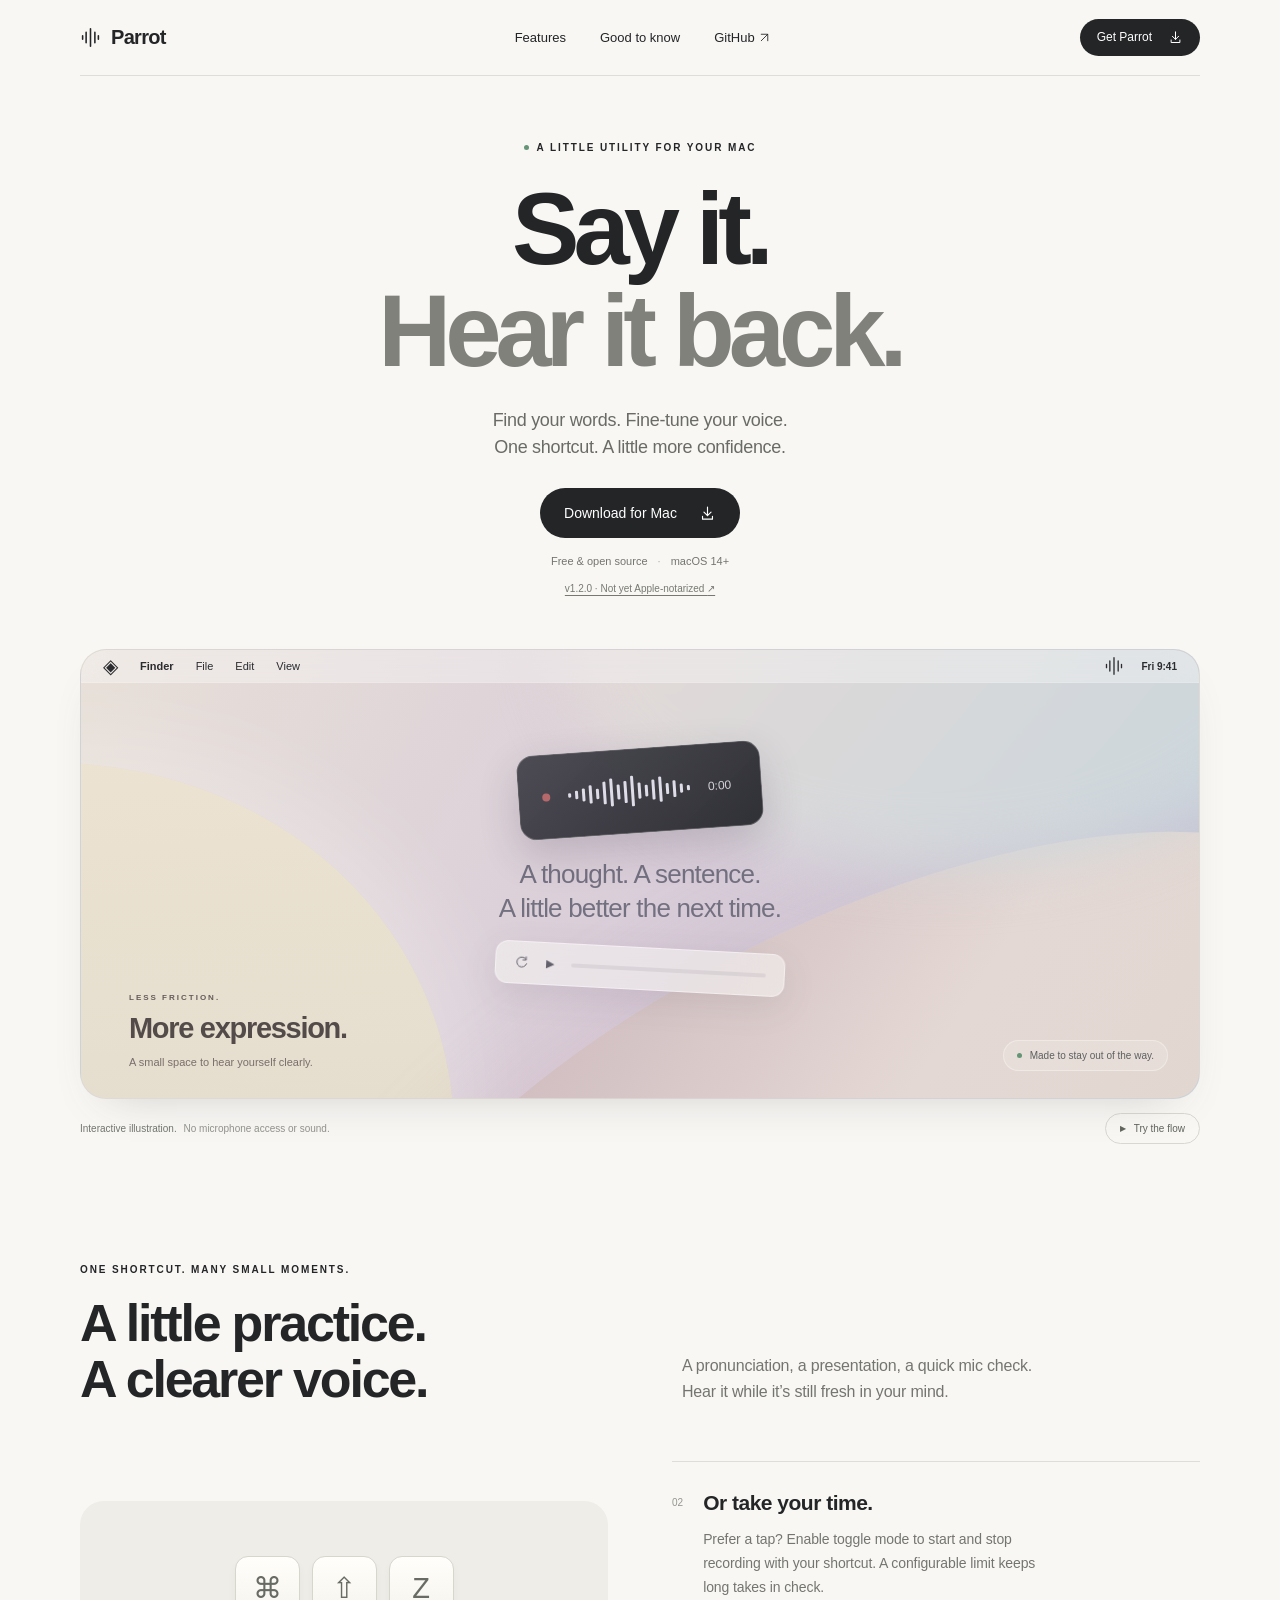
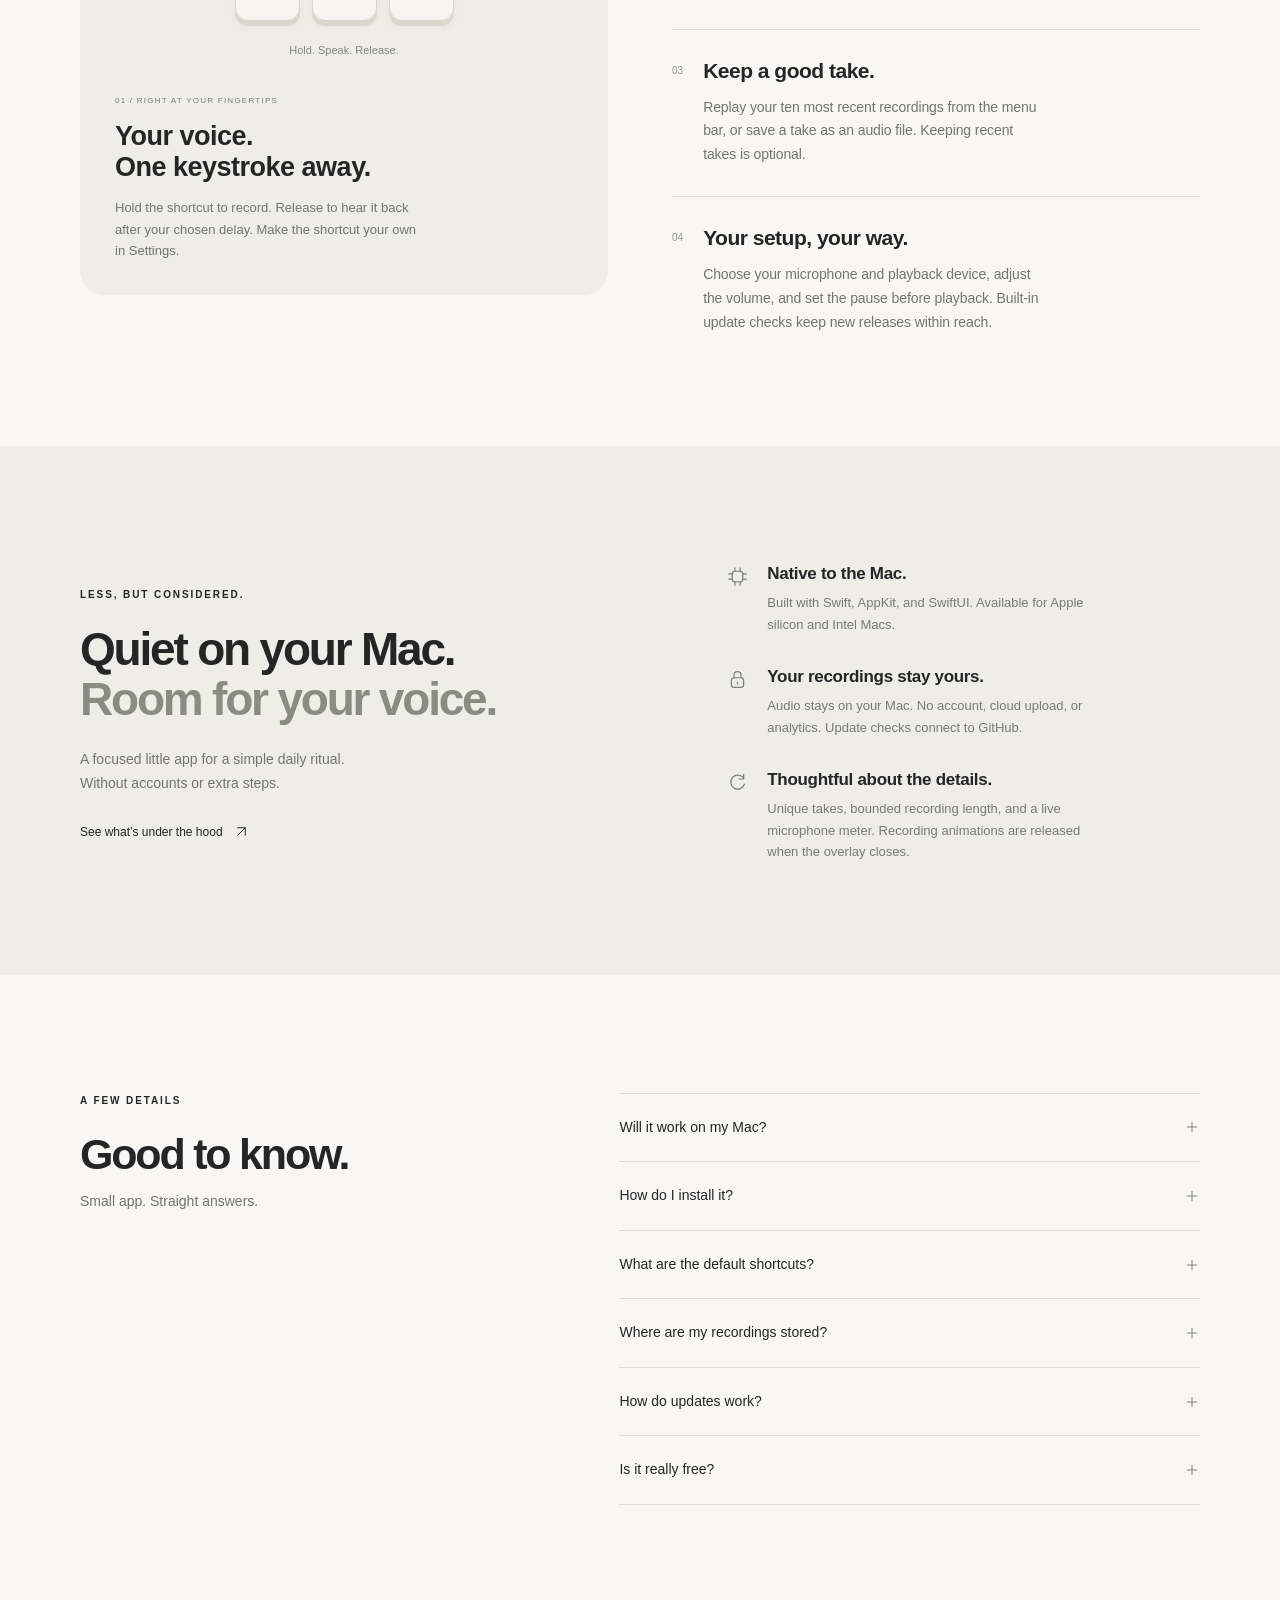
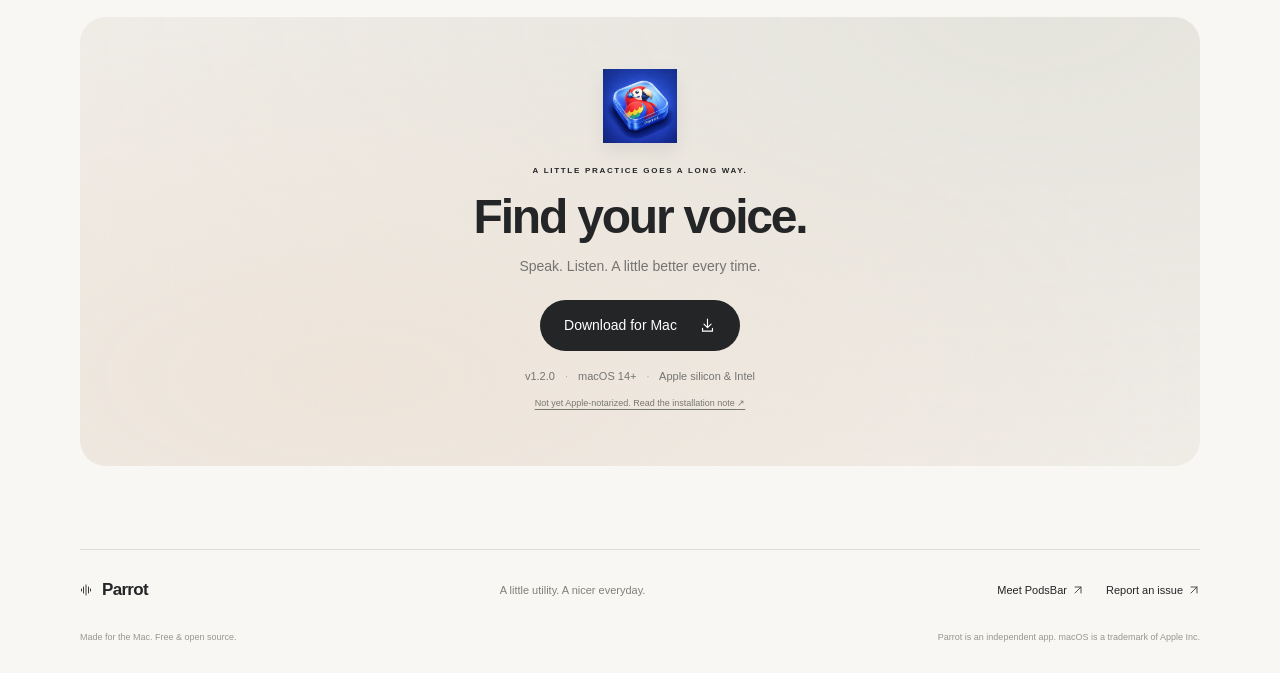
==== docs/index.html @ 97ed55a5 "Prepare Parrot 1.2 with recording fixes, Sparkle updates, and matching website" ====
<!doctype html>
<html lang="en">
<head>
  <meta charset="utf-8"><meta name="viewport" content="width=device-width, initial-scale=1">
  <meta name="theme-color" content="#f8f7f4">
  <meta name="description" content="Speak, release, listen. Parrot is a small, native Mac app for recording your voice and hearing it straight back. Free and open source.">
  <title>Parrot — Say it. Hear it back.</title>
  <link rel="canonical" href="https://musaamir.github.io/Parrot/">
  <meta property="og:title" content="Parrot — Say it. Hear it back."><meta property="og:description" content="A little space to find your voice. Instant recording and playback for your Mac."><meta property="og:type" content="website"><meta property="og:url" content="https://musaamir.github.io/Parrot/"><meta property="og:image" content="https://musaamir.github.io/Parrot/assets/app-icon.png">
  <link rel="icon" href="assets/app-icon.png"><link rel="stylesheet" href="styles.css"><script src="app.js" defer></script>
</head>
<body>
<a class="skip-link" href="#main">Skip to content</a>
<svg class="svg-defs" aria-hidden="true" xmlns="http://www.w3.org/2000/svg"><defs>
  <symbol id="arrow-down" viewBox="0 0 24 24"><path d="M12 3v12m-5-5 5 5 5-5M5 16v4h14v-4"/></symbol>
  <symbol id="arrow-up-right" viewBox="0 0 24 24"><path d="M6 18 18 6M6 6h12v12"/></symbol>
  <symbol id="chip" viewBox="0 0 24 24"><rect x="6" y="6" width="12" height="12" rx="3"/><path d="M9 2v4m6-4v4M9 18v4m6-4v4M2 9h4m-4 6h4M18 9h4m-4 6h4"/></symbol>
  <symbol id="lock" viewBox="0 0 24 24"><rect x="5" y="10" width="14" height="11" rx="3"/><path d="M8 10V7a4 4 0 0 1 8 0v3m-4 5v2"/></symbol>
  <symbol id="refresh" viewBox="0 0 24 24"><path d="M19 7a8 8 0 1 0 1 7M19 3v5h-5"/></symbol>
  <symbol id="plus" viewBox="0 0 24 24"><path d="M12 5v14M5 12h14"/></symbol>
  <symbol id="wave" viewBox="0 0 24 24"><path d="M3 10v4m4-8v12m5-16v20m5-16v12m4-8v4"/></symbol>
</defs></svg>
<header class="header wrap"><a class="brand" href="#" aria-label="Parrot home"><svg class="parrot-glyph"><use href="#wave"/></svg>Parrot</a><nav aria-label="Main navigation"><a href="#features">Features</a><a href="#questions">Good to know</a><a href="https://github.com/musaAmir/Parrot" target="_blank" rel="noopener noreferrer">GitHub <svg><use href="#arrow-up-right"/></svg></a></nav><a class="button button-small" href="#download">Get Parrot <svg><use href="#arrow-down"/></svg></a></header>
<main id="main">
<section class="hero wrap" aria-labelledby="hero-title"><p class="eyebrow"><span class="status-dot"></span> A LITTLE UTILITY FOR YOUR MAC</p><h1 id="hero-title">Say it.<br><span>Hear it back.</span></h1><p class="hero-description">Find your words. Fine-tune your voice.<br>One shortcut. A little more confidence.</p><a class="button" href="https://github.com/musaAmir/Parrot/releases/download/v1.2.0/Parrot-1.2.0.zip">Download for Mac <svg><use href="#arrow-down"/></svg></a><p class="download-meta">Free & open source <span>·</span> macOS 14+</p><a class="release-note" href="#install-note">v1.2.0 · Not yet Apple-notarized <span aria-hidden="true">↗</span></a>
<div class="product-scene parrot-scene" aria-label="Interactive illustration of recording and playback in Parrot">
  <div class="wallpaper-orb orb-one"></div><div class="wallpaper-orb orb-two"></div><div class="wallpaper-orb orb-three"></div>
  <div class="desktop-bar"><span class="desktop-left"><span class="finder-mark" aria-hidden="true">◈</span><b>Finder</b><span>File</span><span>Edit</span><span>View</span></span><div class="desktop-right"><svg aria-label="Parrot menu bar icon"><use href="#wave"/></svg><time>Fri 9:41</time></div></div>
  <div class="voice-preview" id="voice-preview" data-state="idle"><div class="recording-pill"><span class="record-dot"></span><div class="wave-bars" aria-hidden="true"></div><span class="demo-time">0:00</span></div><p class="voice-whisper">A thought. A sentence.<br>A little better the next time.</p><div class="playback-pill"><svg><use href="#refresh"/></svg><span class="play-symbol" aria-hidden="true">▶</span><span class="play-track"><i></i></span></div></div>
  <div class="scene-copy"><span class="scene-kicker">LESS FRICTION.</span><span class="scene-title">More expression.</span><span class="scene-detail">A small space to hear yourself clearly.</span></div>
  <span class="scene-badge"><span class="status-dot"></span> Made to stay out of the way.</span>
</div><div class="demo-toolbar"><p class="scene-caption" id="demo-description">Interactive illustration. <span>No microphone access or sound.</span></p><button class="demo-button" type="button" id="try-demo" aria-describedby="demo-description"><span class="demo-button-icon">▶</span> Try the flow</button><span id="demo-status" class="sr-only" aria-live="polite">Ready to preview.</span></div>
</section>
<section class="features wrap section-space" id="features" aria-labelledby="features-title"><div class="section-heading"><p class="eyebrow">ONE SHORTCUT. MANY SMALL MOMENTS.</p><h2 id="features-title">A little practice.<br>A clearer voice.</h2><p>A pronunciation, a presentation, a quick mic check.<br>Hear it while it’s still fresh in your mind.</p></div><div class="feature-layout"><div class="display-card shortcut-card"><div class="key-combination" aria-label="Command Shift Z"><kbd>⌘</kbd><kbd>⇧</kbd><kbd>Z</kbd></div><div class="shortcut-caption">Hold. Speak. Release.</div><div class="card-copy"><span class="mini-eyebrow">01 / RIGHT AT YOUR FINGERTIPS</span><h3>Your voice.<br>One keystroke away.</h3><p>Hold the shortcut to record. Release to hear it back after your chosen delay. Make the shortcut your own in Settings.</p></div></div><div class="feature-list"><article><span class="feature-number">02</span><div><h3>Or take your time.</h3><p>Prefer a tap? Enable toggle mode to start and stop recording with your shortcut. A configurable limit keeps long takes in check.</p></div></article><article><span class="feature-number">03</span><div><h3>Keep a good take.</h3><p>Replay your ten most recent recordings from the menu bar, or save a take as an audio file. Keeping recent takes is optional.</p></div></article><article><span class="feature-number">04</span><div><h3>Your setup, your way.</h3><p>Choose your microphone and playback device, adjust the volume, and set the pause before playback. Built-in update checks keep new releases within reach.</p></div></article></div></div></section>
<section class="philosophy section-space" aria-labelledby="philosophy-title"><div class="wrap philosophy-inner"><div class="philosophy-heading"><p class="eyebrow">LESS, BUT CONSIDERED.</p><h2 id="philosophy-title">Quiet on your Mac.<br><span>Room for your voice.</span></h2><p>A focused little app for a simple daily ritual.<br>Without accounts or extra steps.</p><a class="text-link" href="https://github.com/musaAmir/Parrot" target="_blank" rel="noopener noreferrer">See what’s under the hood <svg><use href="#arrow-up-right"/></svg></a></div><div class="principles"><article><svg class="principle-icon"><use href="#chip"/></svg><div><h3>Native to the Mac.</h3><p>Built with Swift, AppKit, and SwiftUI. Available for Apple silicon and Intel Macs.</p></div></article><article><svg class="principle-icon"><use href="#lock"/></svg><div><h3>Your recordings stay yours.</h3><p>Audio stays on your Mac. No account, cloud upload, or analytics. Update checks connect to GitHub.</p></div></article><article><svg class="principle-icon"><use href="#refresh"/></svg><div><h3>Thoughtful about the details.</h3><p>Unique takes, bounded recording length, and a live microphone meter. Recording animations are released when the overlay closes.</p></div></article></div></div></section>
<section class="questions wrap section-space" id="questions" aria-labelledby="questions-title"><div><p class="eyebrow">A FEW DETAILS</p><h2 id="questions-title">Good to know.</h2><p>Small app. Straight answers.</p></div><div class="faq-list">
<details><summary>Will it work on my Mac?<svg><use href="#plus"/></svg></summary><div class="answer"><p>Parrot requires macOS 14 Sonoma or later and supports Apple silicon and Intel Macs. It needs microphone access to record and Accessibility access to respond to global shortcuts.</p></div></details>
<details id="install-note"><summary>How do I install it?<svg><use href="#plus"/></svg></summary><div class="answer"><p>Download the ZIP, unzip it, and move Parrot.app to Applications. Open Parrot and grant microphone and Accessibility permissions when you’re ready to use it. The Permissions tab in Settings shows their status.</p><p><strong>Current release:</strong> version 1.2.0 is ad-hoc signed and has not been notarized by Apple. macOS may block its first launch. Read the <a href="https://github.com/musaAmir/Parrot/releases/tag/v1.2.0" target="_blank" rel="noopener noreferrer">release notes</a> before downloading.</p></div></details>
<details><summary>What are the default shortcuts?<svg><use href="#plus"/></svg></summary><div class="answer"><p>Hold Command–Shift–Z to record, then release to play back. Optional toggle mode uses Command–Shift–T by default. Enable it or change either shortcut in Settings → Shortcuts.</p></div></details>
<details><summary>Where are my recordings stored?<svg><use href="#plus"/></svg></summary><div class="answer"><p>Recent takes are kept locally in ~/Library/Application Support/Parrot/Recordings. Parrot keeps up to ten takes, plus the current take when recent recordings are disabled. Use Save Last Recording to keep an exported copy. Turn off Keep Recent Recordings to remove each current take when the next one starts.</p></div></details>
<details><summary>How do updates work?<svg><use href="#plus"/></svg></summary><div class="answer"><p>Parrot uses Sparkle to check GitHub daily for signed updates. It asks before downloading and installing by default. You can disable automatic checks or use Check for Updates from Settings or the menu bar.</p><p>Versions before 1.2.0 need one manual download to gain the updater.</p></div></details>
<details><summary>Is it really free?<svg><use href="#plus"/></svg></summary><div class="answer"><p>Yes. Parrot is free and open source under the MIT license, with no subscription or account. Explore the code or report an issue on <a href="https://github.com/musaAmir/Parrot" target="_blank" rel="noopener noreferrer">GitHub</a>.</p></div></details>
</div></section>
<section class="download-section wrap" id="download" aria-labelledby="download-title"><div class="download-panel"><img class="app-icon" src="assets/app-icon.png" width="92" height="92" alt="Parrot app icon" loading="lazy"><p class="eyebrow">A LITTLE PRACTICE GOES A LONG WAY.</p><h2 id="download-title">Find your voice.</h2><p>Speak. Listen. A little better every time.</p><a class="button" href="https://github.com/musaAmir/Parrot/releases/download/v1.2.0/Parrot-1.2.0.zip">Download for Mac <svg><use href="#arrow-down"/></svg></a><p class="download-meta">v1.2.0 <span>·</span> macOS 14+ <span>·</span> Apple silicon & Intel</p><a class="release-note" href="#install-note">Not yet Apple-notarized. Read the installation note <span aria-hidden="true">↗</span></a></div></section>
</main>
<footer class="footer wrap"><div class="footer-top"><a class="brand" href="#"><svg class="parrot-glyph"><use href="#wave"/></svg>Parrot</a><span>A little utility. A nicer everyday.</span><div><a href="https://musaamir.github.io/podsbar/" target="_blank" rel="noopener noreferrer">Meet PodsBar <svg><use href="#arrow-up-right"/></svg></a><a href="https://github.com/musaAmir/Parrot/issues" target="_blank" rel="noopener noreferrer">Report an issue <svg><use href="#arrow-up-right"/></svg></a></div></div><div class="footer-bottom"><span>Made for the Mac. Free & open source.</span><span>Parrot is an independent app. macOS is a trademark of Apple Inc.</span></div></footer>
</body>
</html>
---- docs/styles.css ----
:root{--bg:#f8f7f4;--ink:#242527;--muted:#747471;--line:#deddd8;--green:#5c8c69;--radius:26px;font-family:-apple-system,BlinkMacSystemFont,"Segoe UI",sans-serif;color:var(--ink);background:var(--bg);font-synthesis:none;-webkit-font-smoothing:antialiased;scroll-behavior:smooth;scroll-padding-top:32px}*{box-sizing:border-box}body{margin:0}button,select{font:inherit}a{color:inherit;text-decoration:none}button,a,select,summary{-webkit-tap-highlight-color:transparent}button{cursor:pointer}a,button,summary,select{outline-offset:5px}a:focus-visible,button:focus-visible,summary:focus-visible,select:focus-visible{outline:2px solid #506e58}svg{width:20px;height:20px;fill:none;stroke:currentColor;stroke-width:1.6;stroke-linecap:round;stroke-linejoin:round;flex-shrink:0}.svg-defs{position:absolute;width:0;height:0;overflow:hidden}.wrap{width:min(1120px,calc(100% - 80px));margin-inline:auto}.header{height:76px;display:flex;align-items:center;justify-content:space-between;border-bottom:1px solid var(--line);gap:30px}.brand{font-size:20px;letter-spacing:-.7px;font-weight:650;display:flex;align-items:center;gap:10px}.brand-glyph{display:flex;gap:3px}.brand-glyph i{display:block;width:8px;height:18px;border:1.6px solid currentColor;border-radius:5px;position:relative;overflow:hidden}.brand-glyph i:after{content:"";position:absolute;inset:3px 1.3px 1.3px;background:currentColor;border-radius:3px}.brand-glyph i:nth-child(2):after{top:6px}.header nav{display:flex;align-items:center;gap:34px;margin-left:40px;font-size:13px}.header nav a,.footer a,.text-link{transition:color .2s}.header nav a:hover,.footer a:hover,.text-link:hover{color:#598468}.header nav a:last-child{display:flex;align-items:center;gap:3px}.header nav svg{width:13px;height:13px}.button{display:inline-flex;align-items:center;justify-content:center;gap:22px;background:var(--ink);color:#fff;padding:16px 24px;border-radius:100px;font-size:14px;font-weight:500;line-height:1.3;transition:background .2s,transform .2s;white-space:nowrap}.button:hover{background:#424744;transform:translateY(-2px)}.button svg{width:17px;height:17px}.button-small{padding:11px 17px;font-size:12px;gap:16px}.button-small svg{width:15px;height:15px}.hero{text-align:center;padding-top:64px}.eyebrow{font-size:10px;font-weight:600;letter-spacing:1.9px;line-height:1.5;margin:0 0 23px}.hero .eyebrow{display:flex;align-items:center;justify-content:center;gap:8px}.status-dot{width:5px;height:5px;border-radius:50%;background:#669477;display:inline-block;flex-shrink:0}.hero h1{font-size:clamp(68px,7.9vw,106px);line-height:1.01;font-weight:600;letter-spacing:-6px;margin:0 0 25px}.hero h1 span{color:#81817c}.hero-description{font-size:18px;color:#6a6b67;line-height:1.5;letter-spacing:-.3px;margin:0 0 27px}.download-meta{font-size:11px;color:var(--muted);margin:15px 0 7px;line-height:1.6}.download-meta span{margin-inline:7px;color:#b0aea8}.release-note{font-size:10px;color:#777971;text-decoration:underline;text-underline-offset:3px}.release-note:hover{color:#292b27}.product-scene{height:484px;border-radius:var(--radius);position:relative;margin-top:53px;isolation:isolate;overflow:hidden;text-align:left;background:linear-gradient(120deg,#e7e3da 0%,#e2ccd0 45%,#c5d2da 100%);border:1px solid #d7d7d180;box-shadow:0 20px 45px -28px #5e5b5750}.wallpaper-orb{position:absolute;border-radius:50%;pointer-events:none;z-index:-1}.orb-one{width:900px;height:800px;left:-520px;top:120px;background:linear-gradient(20deg,#dad6c7,#eee4d3);box-shadow:35px -20px 80px #fff3;transform:rotate(-22deg)}.orb-two{width:1150px;height:500px;left:200px;top:275px;background:linear-gradient(150deg,#c7b1b7,#e4d8d4 50%,#ded6cc);transform:rotate(-27deg);box-shadow:0 -30px 70px #c7a9b42e}.orb-three{width:760px;height:450px;left:480px;top:-235px;background:linear-gradient(130deg,#e9dad6,#c7d6dd);filter:blur(30px)}.desktop-bar{height:33px;border-bottom:1px solid #fff2;background:#ffffff54;backdrop-filter:blur(16px);display:flex;justify-content:space-between;align-items:center;padding:0 22px;font-size:11px;color:#2b2c2f}.desktop-left,.desktop-right{display:flex;align-items:center;gap:22px}.desktop-left b{font-weight:650}.finder-mark{font-size:20px;line-height:1}.desktop-right{gap:17px}.desktop-right time{font-size:10px;font-weight:550}.menu-trigger{border:0;background:#0000000c;align-self:stretch;padding:0 9px;height:32px;display:flex;align-items:center;justify-content:center;border-radius:5px}.menu-trigger[aria-expanded="false"]{background:transparent}.pod-reading{display:inline-flex;align-items:center;gap:4px;white-space:nowrap;font-variant-numeric:tabular-nums;line-height:1;font-size:11px;letter-spacing:-.3px;font-weight:550}.pod-reading small{font-size:.72em;opacity:.65;font-weight:500}.mini-pods{display:inline-flex;gap:2px}.mini-pods i{width:6px;height:13px;border:1px solid currentColor;border-radius:4px;position:relative;overflow:hidden}.mini-pods i:after{content:"";position:absolute;bottom:1px;left:1px;right:1px;height:calc(var(--charge) - 3px);background:currentColor;border-radius:2px}.system-icons{display:flex;align-items:center;gap:15px}.system-icons svg{width:15px;height:15px;stroke-width:2}.system-battery{width:20px;height:10px;border:1px solid currentColor;border-radius:3px;position:relative}.system-battery:before{content:"";position:absolute;inset:1px 4px 1px 1px;background:currentColor;border-radius:1px}.system-battery:after{content:"";position:absolute;right:-3px;top:2px;width:2px;height:4px;background:currentColor;border-radius:1px}.scene-copy{position:absolute;left:48px;bottom:48px;display:flex;flex-direction:column;z-index:1}.scene-kicker{font-size:9px;letter-spacing:2px;font-weight:550;color:#655b59;margin-bottom:10px}.scene-title{font-size:34px;letter-spacing:-1.3px;font-weight:550;color:#534b49}.scene-detail{font-size:12px;margin-top:11px;color:#7a6f6b}.earbuds{position:absolute;width:510px;left:22%;top:10px;transform:rotate(-3deg)}.earbud-art{width:100%;height:auto;stroke:none;overflow:visible}.app-popover{position:absolute;right:84px;top:45px;width:273px;background:linear-gradient(145deg,#35383aee,#25292cf5);border:1px solid #ffffff26;border-radius:13px;box-shadow:0 20px 60px -10px #2f2f396b,0 1px 2px #0003;color:#f4f5f6;padding:16px;font-size:11px;backdrop-filter:blur(30px);transition:opacity .18s,transform .18s}.app-popover[hidden]{display:none}.popover-device{font-size:13px;font-weight:600;letter-spacing:-.2px;display:flex;align-items:center;gap:7px;margin-bottom:16px}.green-dot{width:5px;height:5px;border-radius:50%;background:#95bb9b}.battery-row{display:flex;align-items:center;gap:12px;margin-bottom:10px;font-size:11px}.battery-row>span:first-child{width:30px;color:#c5c6c8}.battery-row b{font-size:10px;font-weight:550;width:30px;text-align:right}.level-track{flex:1;height:5px;background:#ffffff16;border-radius:10px;overflow:hidden}.level-track i{display:block;height:100%;border-radius:10px;background:#c6d6c7}.popover-divider{height:1px;background:#ffffff12;margin:13px 0 10px}.refresh-row{display:flex;align-items:center;justify-content:space-between;color:#bfc0c4;font-size:10px;margin-bottom:9px}.demo-refresh{color:#c9c9cb;background:none;border:0;display:flex;padding:2px}.demo-refresh svg{width:13px;height:13px}.demo-refresh:active{transform:rotate(60deg)}.mode-label{display:flex;align-items:center;justify-content:space-between;font-size:11px;margin:12px 0}.mode-label select{color:#f4f4f5;background:#ffffff14;border:1px solid #ffffff0c;border-radius:5px;padding:3px 5px;font-size:10px;width:158px}.mode-label option{color:#222;background:#fff}.popover-setting{display:flex;align-items:center;gap:5px;font-size:10px;color:#ececee;margin:8px 0}.mock-checkbox{width:11px;height:11px;border-radius:3px;background:#e1e4e7;color:#353535;font-size:9px;font-weight:700;display:flex;align-items:center;justify-content:center}.auto-update{font-size:9px;letter-spacing:-.1px}.update-setting{margin-bottom:11px}.quit-setting{margin-top:13px;color:#b5b7bb}.scene-badge{position:absolute;right:31px;bottom:27px;border:1px solid #fff5;background:#f6f2ec3d;border-radius:30px;display:flex;gap:8px;align-items:center;padding:9px 13px;font-size:10px;color:#5c6061}.scene-caption{font-size:10px;color:#737570;text-align:left;margin:14px 3px 0;display:flex;justify-content:space-between;line-height:1.6}.scene-caption span{color:#92928c}.section-space{padding-top:118px;padding-bottom:112px}h2{font-size:52px;line-height:1.07;letter-spacing:-2.2px;font-weight:550;margin:0 0 24px}.section-heading{display:grid;grid-template-columns:1fr 1fr;align-items:end;gap:0 60px}.section-heading .eyebrow{grid-column:1/-1;margin-bottom:19px}.section-heading h2{margin-bottom:0}.section-heading>p:last-child{font-size:16px;color:var(--muted);line-height:1.6;margin:0 0 3px;padding-left:12px;letter-spacing:-.2px}.feature-layout{display:grid;grid-template-columns:1fr 1fr;gap:64px;margin-top:54px;align-items:center}.display-card{border-radius:24px;background:#eeede8;padding:0 35px 33px;overflow:hidden}.large-reading{height:176px;display:flex;align-items:center;justify-content:center}.large-reading .pod-reading{font-size:46px;gap:13px;letter-spacing:-2px;color:#4c514b;min-height:58px}.large-reading .mini-pods{gap:7px}.large-reading .mini-pods i{width:23px;height:53px;border-width:3px;border-radius:15px}.large-reading .mini-pods i:after{inset:auto 3px 3px;height:calc(var(--charge) - 8px);border-radius:9px}.mode-tabs{display:flex;padding:4px;background:#e2e2da;border-radius:10px;gap:4px}.mode-tabs button{flex:1;border:0;border-radius:7px;color:#74766c;background:none;padding:9px 3px;font-size:10px;white-space:nowrap;transition:background .15s,box-shadow .15s}.mode-tabs button[aria-pressed="true"]{background:#fafbf6;color:#373c32;box-shadow:0 1px 4px #0000000e}.mode-tabs button:hover{color:#222}.card-copy{margin-top:37px}.mini-eyebrow{font-size:8px;letter-spacing:1.25px;color:#7b7e72}h3{font-weight:550;letter-spacing:-.5px}.card-copy h3{font-size:27px;line-height:1.14;margin:14px 0 15px}.card-copy p{font-size:13px;color:#72766d;line-height:1.65;max-width:310px;margin:0}.feature-list article{display:flex;gap:20px;padding:29px 0;border-top:1px solid var(--line)}.feature-list article:last-child{padding-bottom:0}.feature-number{font-size:10px;color:#95968f;margin-top:6px;font-variant-numeric:tabular-nums}.feature-list h3{font-size:21px;margin:0 0 13px}.feature-list p{color:var(--muted);font-size:14px;line-height:1.7;margin:0;max-width:345px;letter-spacing:-.1px}.philosophy{background:#eeede8}.philosophy-inner{display:grid;grid-template-columns:1.2fr 1fr;gap:80px;align-items:center}.philosophy-heading h2{font-size:46px}.philosophy-heading h2 span{color:#8b8c81}.philosophy-heading>p:not(.eyebrow){font-size:14px;color:var(--muted);line-height:1.7;margin-bottom:26px}.text-link{display:inline-flex;align-items:center;gap:11px;font-size:12px}.text-link svg{width:15px;height:15px}.principles{display:grid;gap:32px}.principles article{display:flex;gap:19px}.principle-icon{width:21px;height:21px;margin-top:2px;color:#7b8174;stroke-width:1.4}.principles h3{font-size:17px;margin:0 0 8px;letter-spacing:-.3px}.principles p{font-size:13px;color:#797b73;line-height:1.65;margin:0;max-width:320px}.questions{display:grid;grid-template-columns:1fr 1.25fr;gap:75px}.questions h2{font-size:43px;margin-bottom:16px}.questions>div>p:not(.eyebrow){font-size:14px;color:var(--muted)}.faq-list{border-top:1px solid var(--line)}.faq-list details{border-bottom:1px solid var(--line);scroll-margin-top:34px}.faq-list summary{list-style:none;cursor:pointer;display:flex;justify-content:space-between;align-items:center;gap:20px;font-size:14px;padding:24px 0;font-weight:500;line-height:1.4}.faq-list summary::-webkit-details-marker{display:none}.faq-list summary svg{width:16px;height:16px;stroke:#86877e;transition:transform .2s}.faq-list details[open] summary svg{transform:rotate(45deg)}.answer{padding:0 25px 20px 0;font-size:13px;color:var(--muted);line-height:1.75}.answer p{margin:0 0 12px}.answer p:last-child{margin-bottom:0}.answer a{text-decoration:underline;text-underline-offset:3px}.answer strong{font-weight:550;color:#54574f}.download-section{padding-bottom:83px}.download-panel{background:radial-gradient(ellipse at 25% 80%,#eee4da,transparent 70%),radial-gradient(ellipse at 85% 0%,#e5e4dc,transparent 80%),#f0ede7;text-align:center;padding:52px 24px 56px;border-radius:var(--radius)}.app-icon{display:block;margin:0 auto 22px;width:74px;height:74px;filter:drop-shadow(0 8px 9px #00000010)}.download-panel .eyebrow{font-size:8px;letter-spacing:1.7px;margin-bottom:14px}.download-panel h2{font-size:48px;margin-bottom:16px}.download-panel>p:not(.eyebrow):not(.download-meta){font-size:14px;color:var(--muted);margin-bottom:26px}.download-panel .download-meta{margin-top:17px}.download-panel .release-note{font-size:9px}.footer{padding-bottom:28px}.footer-top{border-top:1px solid var(--line);padding-top:30px;display:flex;justify-content:space-between;align-items:center;gap:20px}.footer-top .brand{font-size:17px}.footer-top .brand-glyph{transform:scale(.85)}.footer-top>span{font-size:11px;color:#7f8178}.footer-top>div{display:flex;gap:22px;font-size:11px}.footer-top>div a{display:flex;align-items:center;gap:5px}.footer svg{width:12px;height:12px}.footer-bottom{display:flex;justify-content:space-between;gap:30px;margin-top:30px;font-size:9px;color:#96978f;line-height:1.6}.skip-link{position:fixed;top:10px;left:10px;background:#fff;padding:14px;transform:translateY(-200%);z-index:20}.skip-link:focus{transform:translateY(0)}.sr-only{position:absolute;width:1px;height:1px;padding:0;margin:-1px;overflow:hidden;clip:rect(0,0,0,0);white-space:nowrap;border:0}.pod-reading[data-mode="none"]>.reading-left,.pod-reading[data-mode="none"]>.reading-right,.pod-reading[data-mode="lowest"]>.reading-left{display:none}.pod-reading[data-mode="lowest"]>.reading-right small:after{content:""}
@media(min-width:1500px){.hero{padding-top:75px}.hero h1{font-size:112px}.product-scene{height:510px}.earbuds{width:540px}}
@media(max-width:1000px){.wrap{width:calc(100% - 64px)}.hero h1{letter-spacing:-4.5px}.product-scene{height:440px}.earbuds{left:12%;width:480px;top:20px}.app-popover{right:42px;transform:scale(.94);transform-origin:top right}.scene-copy{left:32px;bottom:36px}.scene-title{font-size:28px}.scene-detail{font-size:11px}.feature-layout{gap:38px}.section-heading{gap:0 30px}h2{font-size:45px}.display-card{padding-inline:25px}.large-reading .pod-reading{font-size:36px;gap:9px}.feature-list h3{font-size:19px}.feature-list p{font-size:13px}.philosophy-inner{gap:45px;grid-template-columns:1.1fr 1fr}.philosophy-heading h2{font-size:39px}.questions{gap:45px;grid-template-columns:1fr 1.3fr}.questions h2{font-size:38px}.footer-top>span{display:none}}
@media(max-width:700px){.wrap{width:calc(100% - 40px)}.header{height:64px;gap:15px}.header .brand{font-size:18px}.header nav{display:none}.button-small{padding:10px 13px;font-size:11px;gap:13px}.hero{padding-top:47px}.hero .eyebrow{font-size:8px;letter-spacing:1.6px;margin-bottom:25px}.hero h1{font-size:65px;letter-spacing:-3.5px;line-height:1.04;margin-bottom:22px}.hero-description{font-size:16px;margin-bottom:25px}.button{padding:15px 22px;font-size:13px}.header .button{padding:10px 13px;font-size:11px}.hero .download-meta{font-size:10px}.release-note{font-size:9px}.product-scene{height:480px;margin-top:38px;border-radius:19px}.desktop-bar{padding:0 13px;height:31px}.desktop-left{gap:12px}.desktop-left>span:not(.finder-mark){display:none}.desktop-left b{font-size:10px}.desktop-right{gap:12px}.system-icons{display:none}.desktop-right time{font-size:9px}.menu-trigger{height:30px}.pod-reading{font-size:10px;gap:3px}.mini-pods i{width:6px;height:12px}.app-popover{top:42px;right:14px;transform:scale(.83);transform-origin:top right;z-index:2}.earbuds{width:370px;left:-98px;top:65px;transform:rotate(-11deg);opacity:.93}.scene-copy{left:23px;bottom:34px}.scene-kicker{font-size:8px}.scene-title{font-size:28px;letter-spacing:-.9px}.scene-detail{font-size:10px;margin-top:8px}.scene-badge{display:none}.orb-two{left:-100px;top:330px}.orb-three{left:20px}.scene-caption{font-size:9px;display:block;margin-top:11px}.scene-caption span{display:block;margin-top:2px}.section-space{padding-top:77px;padding-bottom:72px}.section-heading{display:block}.section-heading h2{font-size:39px;letter-spacing:-1.8px;line-height:1.12}.section-heading>p:last-child{padding:0;font-size:14px;line-height:1.6;margin-top:22px}.section-heading .eyebrow{font-size:8px}.feature-layout{grid-template-columns:1fr;gap:30px;margin-top:32px}.display-card{padding:0 27px 30px;border-radius:20px}.large-reading{height:152px}.large-reading .pod-reading{font-size:41px;gap:12px}.large-reading .mini-pods i{width:23px;height:53px}.large-reading .mini-pods{gap:7px}.mode-tabs button{font-size:10px;padding:10px 4px}.card-copy{margin-top:31px}.card-copy h3{font-size:26px}.card-copy p{max-width:none;font-size:13px}.feature-list article{padding:24px 3px;gap:19px}.feature-list h3{font-size:20px;margin-bottom:9px}.feature-list p{font-size:13px;max-width:none}.feature-list article:last-child{padding-bottom:0}.philosophy-inner{display:block}.philosophy-heading h2{font-size:36px;letter-spacing:-1.6px}.philosophy-heading .eyebrow{font-size:8px}.philosophy-heading>p:not(.eyebrow){font-size:13px}.principles{margin-top:43px;gap:29px}.principles h3{font-size:17px}.principles p{font-size:13px;max-width:none}.questions{display:block}.questions .eyebrow{font-size:8px}.questions h2{font-size:36px;letter-spacing:-1.5px}.questions>div>p:not(.eyebrow){font-size:13px}.faq-list{margin-top:33px}.faq-list summary{font-size:13px;padding:22px 0}.answer{font-size:12px;padding-right:13px}.download-section{padding-bottom:54px}.download-panel{padding:35px 20px 38px;border-radius:20px}.app-icon{width:67px;height:67px;margin-bottom:20px}.download-panel .eyebrow{font-size:7px;letter-spacing:1.3px}.download-panel h2{font-size:35px;letter-spacing:-1.5px;line-height:1.1}.download-panel>p:not(.eyebrow):not(.download-meta){font-size:12px;line-height:1.5;max-width:210px;margin:0 auto 23px}.download-panel .download-meta{font-size:9px}.download-panel .download-meta span{margin-inline:4px}.download-panel .release-note{font-size:8px}.footer-top{padding-top:26px;align-items:flex-start;gap:20px}.footer-top>div{flex-direction:column;gap:12px;font-size:10px}.footer-bottom{display:block;font-size:8px;margin-top:24px;max-width:300px}.footer-bottom span{display:block}.footer-bottom span+span{margin-top:9px}}
@media(max-width:360px){.wrap{width:calc(100% - 30px)}.hero h1{font-size:56px}.product-scene{height:454px}.scene-copy{left:18px;bottom:25px}.scene-title{font-size:25px}.earbuds{left:-116px}.app-popover{right:9px;transform:scale(.78)}.display-card{padding-inline:20px}.large-reading .pod-reading{font-size:35px;gap:9px}.large-reading .mini-pods i{width:20px;height:47px}.download-panel h2{font-size:31px}}
@media(prefers-reduced-motion:reduce){:root{scroll-behavior:auto}*,*:before,*:after{transition:none!important;animation:none!important}}
/* Keep the app itself front and center on a narrow display. */
@media(max-width:700px){.product-scene{height:447px}.earbuds{display:none}.app-popover{right:calc(50% - 136.5px);top:48px;transform:scale(.92);transform-origin:top center}.scene-copy{bottom:27px;left:24px}.scene-title{font-size:26px}.scene-detail{font-size:10px}.scene-kicker{margin-bottom:8px}}
@media(max-width:360px){.app-popover{transform:scale(.88)}.product-scene{height:425px}.scene-copy{bottom:24px;left:20px}}
/* Parrot shares PodsBar's visual system, with a voice-focused product scene. */
.parrot-glyph{width:21px;height:21px;stroke-width:1.8}.parrot-scene{background:linear-gradient(120deg,#e8e0d8,#d8ccd9 55%,#c3cddc);height:450px}.voice-preview{position:absolute;inset:75px 0 85px;display:flex;flex-direction:column;align-items:center;justify-content:center}.recording-pill{display:flex;align-items:center;gap:18px;padding:18px 23px;border:1px solid #ffffff38;background:linear-gradient(140deg,#42414aee,#25262bf0);border-radius:17px;box-shadow:0 15px 40px #3c344d33;color:#f6f5f8;transform:rotate(-4deg);transition:transform .3s}.record-dot{width:8px;height:8px;border-radius:50%;background:#f17d79;opacity:.65}.wave-bars{display:flex;align-items:center;gap:4px;height:47px}.wave-bars i{width:3px;border-radius:3px;background:#dedde8;height:var(--bar-height);transform:scaleY(.65);transform-origin:center}.demo-time{font-size:12px;font-variant-numeric:tabular-nums;color:#d3d2d9;min-width:30px}.voice-whisper{text-align:center;font-size:26px;line-height:1.3;letter-spacing:-.8px;color:#737080;margin:25px 0 22px}.playback-pill{display:flex;align-items:center;gap:17px;width:290px;background:#f5f4f296;backdrop-filter:blur(20px);border:1px solid #ffffff70;border-radius:13px;padding:13px 18px;box-shadow:0 10px 35px #4b43521c;transform:rotate(3deg);color:#62606b}.playback-pill svg{width:15px;height:15px}.play-symbol{font-size:11px}.play-track{height:4px;flex:1;border-radius:6px;background:#8d889629;overflow:hidden}.play-track i{display:block;height:100%;width:0;background:#74717f}.voice-preview[data-state="recording"] .wave-bars i{animation:voice-wave .45s var(--bar-delay) ease-in-out infinite alternate}.voice-preview[data-state="recording"] .record-dot{opacity:1}.voice-preview[data-state="recording"] .recording-pill{transform:rotate(0)}.voice-preview[data-state="playing"] .play-track i{animation:voice-progress 2.4s linear forwards}.demo-toolbar{display:flex;align-items:center;justify-content:space-between;margin-top:14px;gap:15px}.demo-toolbar .scene-caption{margin:0;display:block}.demo-toolbar .scene-caption span{margin-left:4px}.demo-button{border:1px solid #d8d7d0;background:transparent;border-radius:30px;padding:9px 14px;color:#62645e;font-size:10px;display:flex;align-items:center;gap:8px;white-space:nowrap}.demo-button:hover{background:#eeede8}.demo-button:disabled{opacity:.7;cursor:default}.demo-button-icon{font-size:8px}.key-combination{display:flex;justify-content:center;gap:12px;padding:55px 0 23px}.key-combination kbd{width:65px;height:65px;display:flex;align-items:center;justify-content:center;border-radius:13px;background:linear-gradient(#fffefa,#f4f3ed);font-family:inherit;font-size:29px;color:#686b63;border:1px solid #d6d6cd;box-shadow:0 5px 0 #d8d8ce,0 6px 10px #353c1b0a}.shortcut-caption{text-align:center;font-size:11px;color:#85877c;margin-bottom:21px}.shortcut-card .card-copy{margin-top:33px}.parrot-scene .scene-copy{bottom:30px}.parrot-scene .scene-title{font-size:29px}.parrot-scene .scene-detail{font-size:11px}.parrot-scene .scene-kicker{font-size:8px}@keyframes voice-wave{from{transform:scaleY(.25)}to{transform:scaleY(1)}}@keyframes voice-progress{to{width:100%}}
@media(max-width:700px){.parrot-scene{height:430px}.voice-preview{inset:63px 0 110px}.recording-pill{padding:13px 16px;gap:12px;border-radius:14px}.wave-bars{gap:3px;height:40px}.wave-bars i{max-height:37px;width:2.5px}.demo-time{font-size:10px}.record-dot{width:6px;height:6px}.voice-whisper{font-size:23px;margin:23px 0}.playback-pill{width:240px;padding:11px 15px;gap:15px}.parrot-scene .scene-copy{bottom:25px;left:23px}.parrot-scene .scene-title{font-size:26px}.demo-toolbar{align-items:flex-start;gap:8px}.demo-toolbar .scene-caption{font-size:8px}.demo-toolbar .scene-caption span{display:block;margin-left:0}.demo-button{padding:8px 10px;font-size:9px}.key-combination{padding-top:42px}.key-combination kbd{width:60px;height:60px;font-size:27px}}
@media(prefers-reduced-motion:reduce){.voice-preview[data-state="playing"] .play-track i{width:100%}}
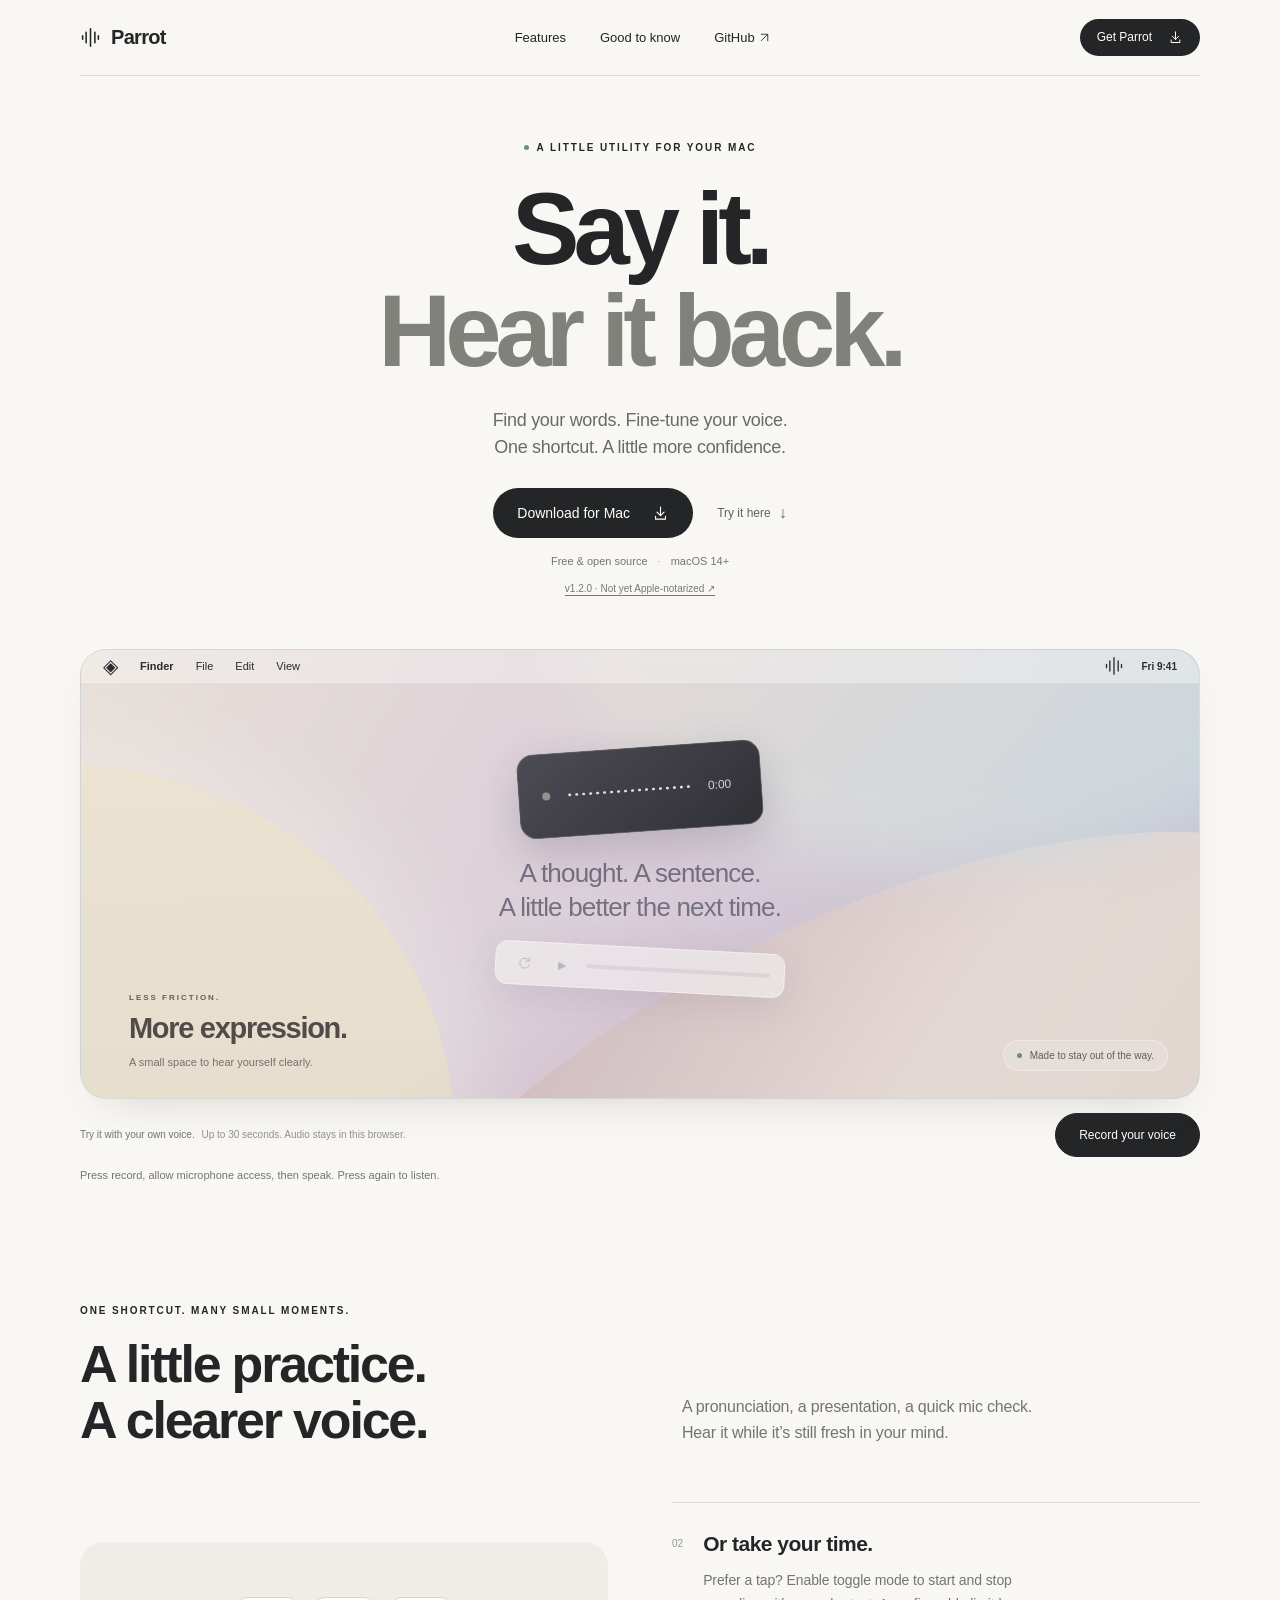
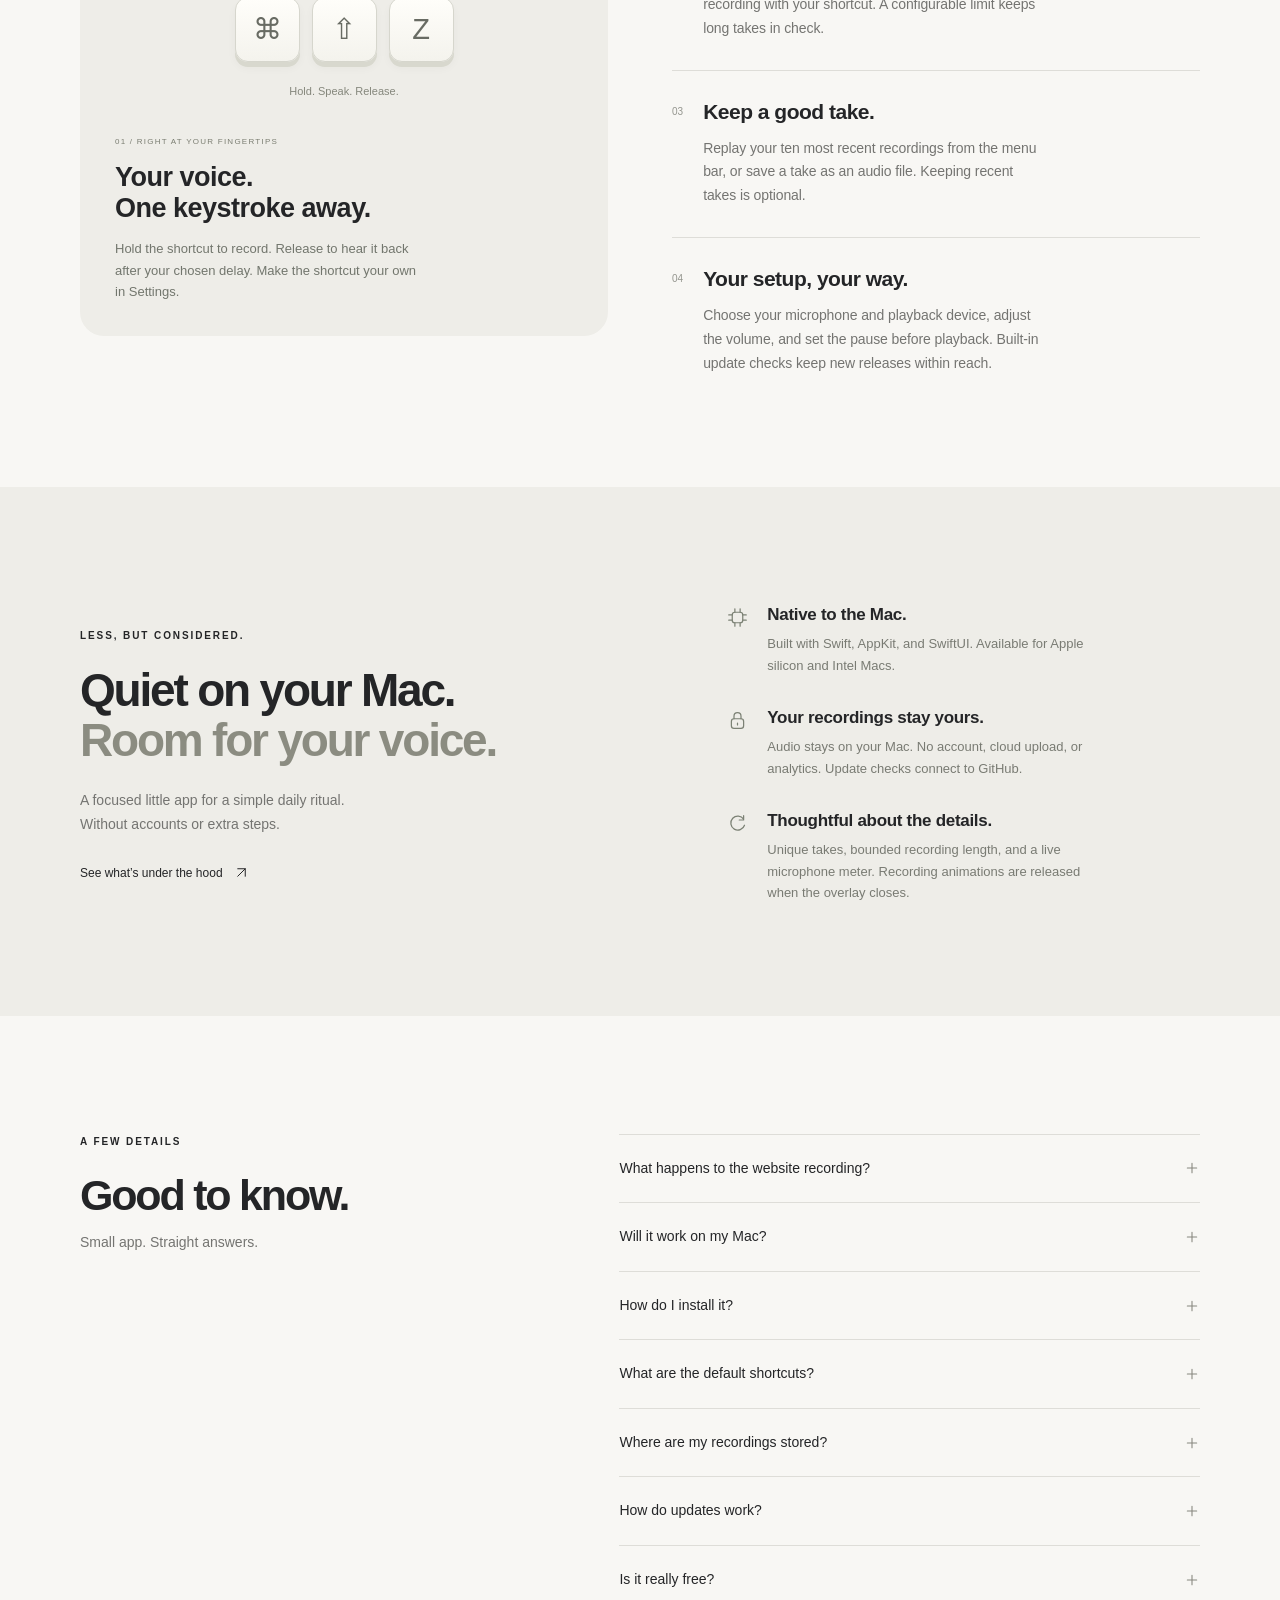
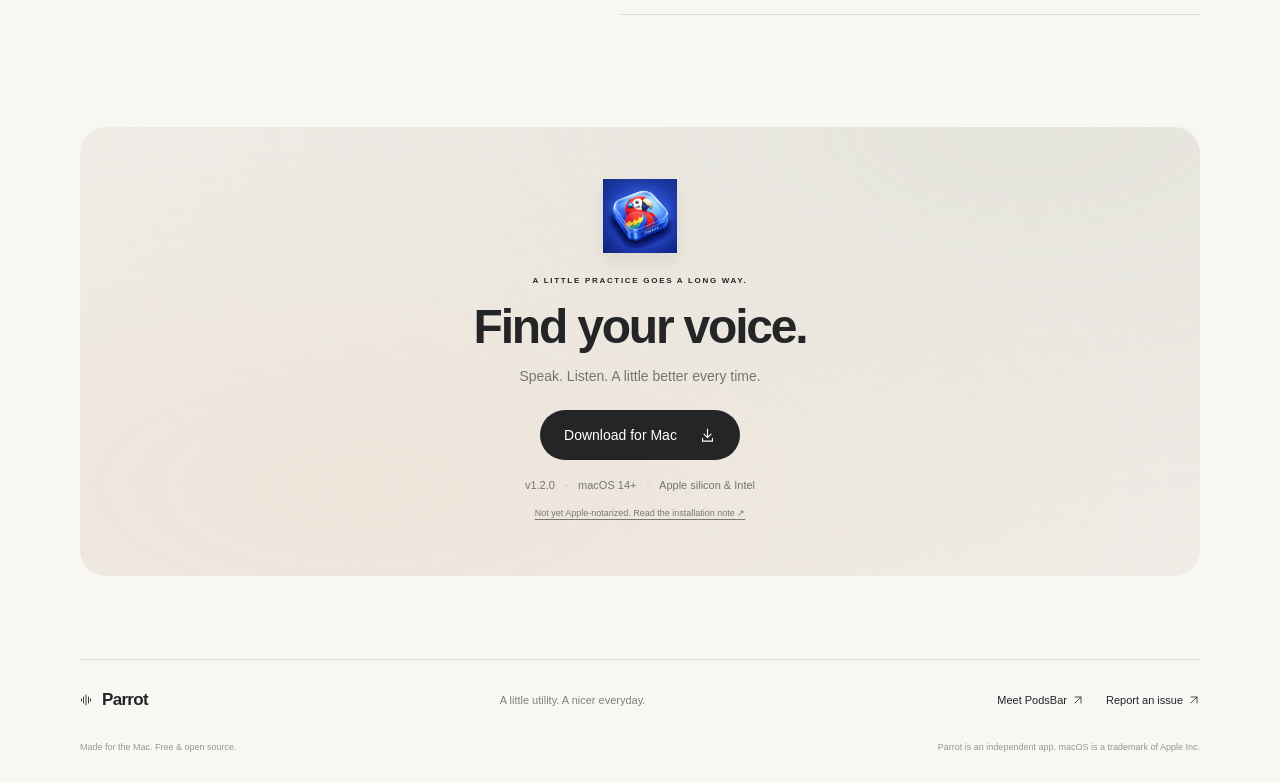
==== commit 49fa8627: "Add a private, local microphone recording demo to the website" ====
--- a/docs/index.html
+++ b/docs/index.html
@@ -7,7 +7,7 @@
   <title>Parrot — Say it. Hear it back.</title>
   <link rel="canonical" href="https://musaamir.github.io/Parrot/">
   <meta property="og:title" content="Parrot — Say it. Hear it back."><meta property="og:description" content="A little space to find your voice. Instant recording and playback for your Mac."><meta property="og:type" content="website"><meta property="og:url" content="https://musaamir.github.io/Parrot/"><meta property="og:image" content="https://musaamir.github.io/Parrot/assets/app-icon.png">
-  <link rel="icon" href="assets/app-icon.png"><link rel="stylesheet" href="styles.css"><script src="app.js" defer></script>
+  <link rel="icon" href="assets/app-icon.png"><link rel="stylesheet" href="styles.css"><script type="module" src="app.js"></script>
 </head>
 <body>
 <a class="skip-link" href="#main">Skip to content</a>
@@ -22,18 +22,20 @@
 </defs></svg>
 <header class="header wrap"><a class="brand" href="#" aria-label="Parrot home"><svg class="parrot-glyph"><use href="#wave"/></svg>Parrot</a><nav aria-label="Main navigation"><a href="#features">Features</a><a href="#questions">Good to know</a><a href="https://github.com/musaAmir/Parrot" target="_blank" rel="noopener noreferrer">GitHub <svg><use href="#arrow-up-right"/></svg></a></nav><a class="button button-small" href="#download">Get Parrot <svg><use href="#arrow-down"/></svg></a></header>
 <main id="main">
-<section class="hero wrap" aria-labelledby="hero-title"><p class="eyebrow"><span class="status-dot"></span> A LITTLE UTILITY FOR YOUR MAC</p><h1 id="hero-title">Say it.<br><span>Hear it back.</span></h1><p class="hero-description">Find your words. Fine-tune your voice.<br>One shortcut. A little more confidence.</p><a class="button" href="https://github.com/musaAmir/Parrot/releases/download/v1.2.0/Parrot-1.2.0.zip">Download for Mac <svg><use href="#arrow-down"/></svg></a><p class="download-meta">Free & open source <span>·</span> macOS 14+</p><a class="release-note" href="#install-note">v1.2.0 · Not yet Apple-notarized <span aria-hidden="true">↗</span></a>
-<div class="product-scene parrot-scene" aria-label="Interactive illustration of recording and playback in Parrot">
+<section class="hero wrap" aria-labelledby="hero-title"><p class="eyebrow"><span class="status-dot"></span> A LITTLE UTILITY FOR YOUR MAC</p><h1 id="hero-title">Say it.<br><span>Hear it back.</span></h1><p class="hero-description">Find your words. Fine-tune your voice.<br>One shortcut. A little more confidence.</p><div class="hero-actions"><a class="button" href="https://github.com/musaAmir/Parrot/releases/download/v1.2.0/Parrot-1.2.0.zip">Download for Mac <svg><use href="#arrow-down"/></svg></a><a class="try-link" href="#try-parrot">Try it here <span aria-hidden="true">↓</span></a></div><p class="download-meta">Free & open source <span>·</span> macOS 14+</p><a class="release-note" href="#install-note">v1.2.0 · Not yet Apple-notarized <span aria-hidden="true">↗</span></a>
+<div class="product-scene parrot-scene" id="try-parrot" aria-label="Try Parrot with your microphone">
   <div class="wallpaper-orb orb-one"></div><div class="wallpaper-orb orb-two"></div><div class="wallpaper-orb orb-three"></div>
   <div class="desktop-bar"><span class="desktop-left"><span class="finder-mark" aria-hidden="true">◈</span><b>Finder</b><span>File</span><span>Edit</span><span>View</span></span><div class="desktop-right"><svg aria-label="Parrot menu bar icon"><use href="#wave"/></svg><time>Fri 9:41</time></div></div>
-  <div class="voice-preview" id="voice-preview" data-state="idle"><div class="recording-pill"><span class="record-dot"></span><div class="wave-bars" aria-hidden="true"></div><span class="demo-time">0:00</span></div><p class="voice-whisper">A thought. A sentence.<br>A little better the next time.</p><div class="playback-pill"><svg><use href="#refresh"/></svg><span class="play-symbol" aria-hidden="true">▶</span><span class="play-track"><i></i></span></div></div>
+  <div class="voice-preview" id="voice-preview" data-state="idle"><div class="recording-pill"><span class="record-dot"></span><div class="wave-bars" aria-hidden="true"></div><span class="demo-time">0:00</span></div><p class="voice-whisper" id="voice-instruction">A thought. A sentence.<br>A little better the next time.</p><div class="playback-pill"><button id="replay-demo" type="button" aria-label="Replay recording" disabled><svg><use href="#refresh"/></svg></button><button id="play-demo" type="button" aria-label="Play recording" disabled><span class="play-symbol" aria-hidden="true">▶</span></button><span class="play-track" role="progressbar" aria-label="Playback progress" aria-valuemin="0" aria-valuemax="100" aria-valuenow="0"><i></i></span></div></div>
   <div class="scene-copy"><span class="scene-kicker">LESS FRICTION.</span><span class="scene-title">More expression.</span><span class="scene-detail">A small space to hear yourself clearly.</span></div>
   <span class="scene-badge"><span class="status-dot"></span> Made to stay out of the way.</span>
-</div><div class="demo-toolbar"><p class="scene-caption" id="demo-description">Interactive illustration. <span>No microphone access or sound.</span></p><button class="demo-button" type="button" id="try-demo" aria-describedby="demo-description"><span class="demo-button-icon">▶</span> Try the flow</button><span id="demo-status" class="sr-only" aria-live="polite">Ready to preview.</span></div>
+</div><div class="demo-toolbar"><p class="scene-caption" id="demo-description">Try it with your own voice. <span>Up to 30 seconds. Audio stays in this browser.</span></p><div class="demo-actions"><button class="clear-demo" id="clear-demo" type="button" hidden>Clear recording</button><button class="demo-button" type="button" id="try-demo" aria-describedby="demo-description demo-status"><span class="demo-button-icon" aria-hidden="true">●</span> Record your voice</button></div></div><p id="demo-status" class="demo-status" role="status" aria-live="polite"></p>
+
 </section>
 <section class="features wrap section-space" id="features" aria-labelledby="features-title"><div class="section-heading"><p class="eyebrow">ONE SHORTCUT. MANY SMALL MOMENTS.</p><h2 id="features-title">A little practice.<br>A clearer voice.</h2><p>A pronunciation, a presentation, a quick mic check.<br>Hear it while it’s still fresh in your mind.</p></div><div class="feature-layout"><div class="display-card shortcut-card"><div class="key-combination" aria-label="Command Shift Z"><kbd>⌘</kbd><kbd>⇧</kbd><kbd>Z</kbd></div><div class="shortcut-caption">Hold. Speak. Release.</div><div class="card-copy"><span class="mini-eyebrow">01 / RIGHT AT YOUR FINGERTIPS</span><h3>Your voice.<br>One keystroke away.</h3><p>Hold the shortcut to record. Release to hear it back after your chosen delay. Make the shortcut your own in Settings.</p></div></div><div class="feature-list"><article><span class="feature-number">02</span><div><h3>Or take your time.</h3><p>Prefer a tap? Enable toggle mode to start and stop recording with your shortcut. A configurable limit keeps long takes in check.</p></div></article><article><span class="feature-number">03</span><div><h3>Keep a good take.</h3><p>Replay your ten most recent recordings from the menu bar, or save a take as an audio file. Keeping recent takes is optional.</p></div></article><article><span class="feature-number">04</span><div><h3>Your setup, your way.</h3><p>Choose your microphone and playback device, adjust the volume, and set the pause before playback. Built-in update checks keep new releases within reach.</p></div></article></div></div></section>
 <section class="philosophy section-space" aria-labelledby="philosophy-title"><div class="wrap philosophy-inner"><div class="philosophy-heading"><p class="eyebrow">LESS, BUT CONSIDERED.</p><h2 id="philosophy-title">Quiet on your Mac.<br><span>Room for your voice.</span></h2><p>A focused little app for a simple daily ritual.<br>Without accounts or extra steps.</p><a class="text-link" href="https://github.com/musaAmir/Parrot" target="_blank" rel="noopener noreferrer">See what’s under the hood <svg><use href="#arrow-up-right"/></svg></a></div><div class="principles"><article><svg class="principle-icon"><use href="#chip"/></svg><div><h3>Native to the Mac.</h3><p>Built with Swift, AppKit, and SwiftUI. Available for Apple silicon and Intel Macs.</p></div></article><article><svg class="principle-icon"><use href="#lock"/></svg><div><h3>Your recordings stay yours.</h3><p>Audio stays on your Mac. No account, cloud upload, or analytics. Update checks connect to GitHub.</p></div></article><article><svg class="principle-icon"><use href="#refresh"/></svg><div><h3>Thoughtful about the details.</h3><p>Unique takes, bounded recording length, and a live microphone meter. Recording animations are released when the overlay closes.</p></div></article></div></div></section>
 <section class="questions wrap section-space" id="questions" aria-labelledby="questions-title"><div><p class="eyebrow">A FEW DETAILS</p><h2 id="questions-title">Good to know.</h2><p>Small app. Straight answers.</p></div><div class="faq-list">
+<details><summary>What happens to the website recording?<svg><use href="#plus"/></svg></summary><div class="answer"><p>The preview asks for microphone access only when you press Record your voice. Press Stop &amp; listen to hear your take. Recording stops automatically after 30 seconds, and the microphone switches off before playback.</p><p>Your audio is kept temporarily in this browser. It is never uploaded or saved by the website. Clear recording, start another take, or leave the tab to discard it. If playback doesn’t begin automatically, press Play. The preview needs HTTPS and a browser with microphone-recording support.</p></div></details>
 <details><summary>Will it work on my Mac?<svg><use href="#plus"/></svg></summary><div class="answer"><p>Parrot requires macOS 14 Sonoma or later and supports Apple silicon and Intel Macs. It needs microphone access to record and Accessibility access to respond to global shortcuts.</p></div></details>
 <details id="install-note"><summary>How do I install it?<svg><use href="#plus"/></svg></summary><div class="answer"><p>Download the ZIP, unzip it, and move Parrot.app to Applications. Open Parrot and grant microphone and Accessibility permissions when you’re ready to use it. The Permissions tab in Settings shows their status.</p><p><strong>Current release:</strong> version 1.2.0 is ad-hoc signed and has not been notarized by Apple. macOS may block its first launch. Read the <a href="https://github.com/musaAmir/Parrot/releases/tag/v1.2.0" target="_blank" rel="noopener noreferrer">release notes</a> before downloading.</p></div></details>
 <details><summary>What are the default shortcuts?<svg><use href="#plus"/></svg></summary><div class="answer"><p>Hold Command–Shift–Z to record, then release to play back. Optional toggle mode uses Command–Shift–T by default. Enable it or change either shortcut in Settings → Shortcuts.</p></div></details>
--- a/docs/styles.css
+++ b/docs/styles.css
@@ -11,3 +11,8 @@
 .parrot-glyph{width:21px;height:21px;stroke-width:1.8}.parrot-scene{background:linear-gradient(120deg,#e8e0d8,#d8ccd9 55%,#c3cddc);height:450px}.voice-preview{position:absolute;inset:75px 0 85px;display:flex;flex-direction:column;align-items:center;justify-content:center}.recording-pill{display:flex;align-items:center;gap:18px;padding:18px 23px;border:1px solid #ffffff38;background:linear-gradient(140deg,#42414aee,#25262bf0);border-radius:17px;box-shadow:0 15px 40px #3c344d33;color:#f6f5f8;transform:rotate(-4deg);transition:transform .3s}.record-dot{width:8px;height:8px;border-radius:50%;background:#f17d79;opacity:.65}.wave-bars{display:flex;align-items:center;gap:4px;height:47px}.wave-bars i{width:3px;border-radius:3px;background:#dedde8;height:var(--bar-height);transform:scaleY(.65);transform-origin:center}.demo-time{font-size:12px;font-variant-numeric:tabular-nums;color:#d3d2d9;min-width:30px}.voice-whisper{text-align:center;font-size:26px;line-height:1.3;letter-spacing:-.8px;color:#737080;margin:25px 0 22px}.playback-pill{display:flex;align-items:center;gap:17px;width:290px;background:#f5f4f296;backdrop-filter:blur(20px);border:1px solid #ffffff70;border-radius:13px;padding:13px 18px;box-shadow:0 10px 35px #4b43521c;transform:rotate(3deg);color:#62606b}.playback-pill svg{width:15px;height:15px}.play-symbol{font-size:11px}.play-track{height:4px;flex:1;border-radius:6px;background:#8d889629;overflow:hidden}.play-track i{display:block;height:100%;width:0;background:#74717f}.voice-preview[data-state="recording"] .wave-bars i{animation:voice-wave .45s var(--bar-delay) ease-in-out infinite alternate}.voice-preview[data-state="recording"] .record-dot{opacity:1}.voice-preview[data-state="recording"] .recording-pill{transform:rotate(0)}.voice-preview[data-state="playing"] .play-track i{animation:voice-progress 2.4s linear forwards}.demo-toolbar{display:flex;align-items:center;justify-content:space-between;margin-top:14px;gap:15px}.demo-toolbar .scene-caption{margin:0;display:block}.demo-toolbar .scene-caption span{margin-left:4px}.demo-button{border:1px solid #d8d7d0;background:transparent;border-radius:30px;padding:9px 14px;color:#62645e;font-size:10px;display:flex;align-items:center;gap:8px;white-space:nowrap}.demo-button:hover{background:#eeede8}.demo-button:disabled{opacity:.7;cursor:default}.demo-button-icon{font-size:8px}.key-combination{display:flex;justify-content:center;gap:12px;padding:55px 0 23px}.key-combination kbd{width:65px;height:65px;display:flex;align-items:center;justify-content:center;border-radius:13px;background:linear-gradient(#fffefa,#f4f3ed);font-family:inherit;font-size:29px;color:#686b63;border:1px solid #d6d6cd;box-shadow:0 5px 0 #d8d8ce,0 6px 10px #353c1b0a}.shortcut-caption{text-align:center;font-size:11px;color:#85877c;margin-bottom:21px}.shortcut-card .card-copy{margin-top:33px}.parrot-scene .scene-copy{bottom:30px}.parrot-scene .scene-title{font-size:29px}.parrot-scene .scene-detail{font-size:11px}.parrot-scene .scene-kicker{font-size:8px}@keyframes voice-wave{from{transform:scaleY(.25)}to{transform:scaleY(1)}}@keyframes voice-progress{to{width:100%}}
 @media(max-width:700px){.parrot-scene{height:430px}.voice-preview{inset:63px 0 110px}.recording-pill{padding:13px 16px;gap:12px;border-radius:14px}.wave-bars{gap:3px;height:40px}.wave-bars i{max-height:37px;width:2.5px}.demo-time{font-size:10px}.record-dot{width:6px;height:6px}.voice-whisper{font-size:23px;margin:23px 0}.playback-pill{width:240px;padding:11px 15px;gap:15px}.parrot-scene .scene-copy{bottom:25px;left:23px}.parrot-scene .scene-title{font-size:26px}.demo-toolbar{align-items:flex-start;gap:8px}.demo-toolbar .scene-caption{font-size:8px}.demo-toolbar .scene-caption span{display:block;margin-left:0}.demo-button{padding:8px 10px;font-size:9px}.key-combination{padding-top:42px}.key-combination kbd{width:60px;height:60px;font-size:27px}}
 @media(prefers-reduced-motion:reduce){.voice-preview[data-state="playing"] .play-track i{width:100%}}
+/* Live microphone preview; animations follow actual input, with no idle loop. */
+.voice-whisper{white-space:pre-line}.voice-preview[data-state="recording"] .wave-bars i{animation:none;transform:none}.voice-preview[data-state="playing"] .play-track i{animation:none}.playback-pill button{display:flex;align-items:center;justify-content:center;color:inherit;border:0;background:transparent;min-width:28px;min-height:28px;padding:3px;border-radius:6px}.playback-pill button:hover:enabled{background:#ffffff50}.playback-pill button:disabled{opacity:.35;cursor:default}.playback-pill{gap:10px;padding:7px 14px}.demo-actions{display:flex;align-items:center;gap:15px}.demo-button{background:var(--ink);color:#fff;border-color:var(--ink);font-size:12px;min-height:44px;padding:11px 19px;justify-content:center;min-width:145px}.demo-button:hover{background:#424744}.demo-button[aria-pressed="true"]{background:#a8403c;border-color:#a8403c}.clear-demo{border:0;background:transparent;font-size:10px;color:#70716b;text-decoration:underline;text-underline-offset:3px;padding:8px 0}.clear-demo[hidden]{display:none}.demo-status{font-size:11px;color:#75766e;line-height:1.6;text-align:left;margin:10px 0 0;min-height:18px}.voice-preview[data-state="requesting"] .recording-pill{opacity:.5}.voice-preview[data-state="error"] .record-dot{background:#b05c4e}.voice-preview[data-state="recording"] .record-dot{background:#ff8177;opacity:1}.voice-preview[data-state="idle"] .record-dot,.voice-preview[data-state="ready"] .record-dot,.voice-preview[data-state="paused"] .record-dot,.voice-preview[data-state="playing"] .record-dot{background:#a9b6a9;opacity:.7}
+@media(max-width:700px){.demo-toolbar{align-items:center;flex-wrap:wrap;row-gap:12px}.demo-toolbar .scene-caption{font-size:9px;line-height:1.6}.demo-actions{margin-left:auto;gap:12px}.demo-button{font-size:11px;padding:11px 15px;min-width:137px}.demo-status{font-size:10px;line-height:1.6}.clear-demo{font-size:10px}.voice-whisper{font-size:21px}.playback-pill button{min-width:32px;min-height:30px}}
+.hero-actions{display:flex;align-items:center;justify-content:center;gap:24px;flex-wrap:wrap}.try-link{font-size:12px;color:#60655b;display:inline-flex;gap:8px;align-items:center}.try-link:hover{color:#242527}.try-link span{font-size:16px}#try-parrot{scroll-margin-top:24px}
+@media(max-width:700px){.hero-actions{gap:17px}.try-link{font-size:11px}}
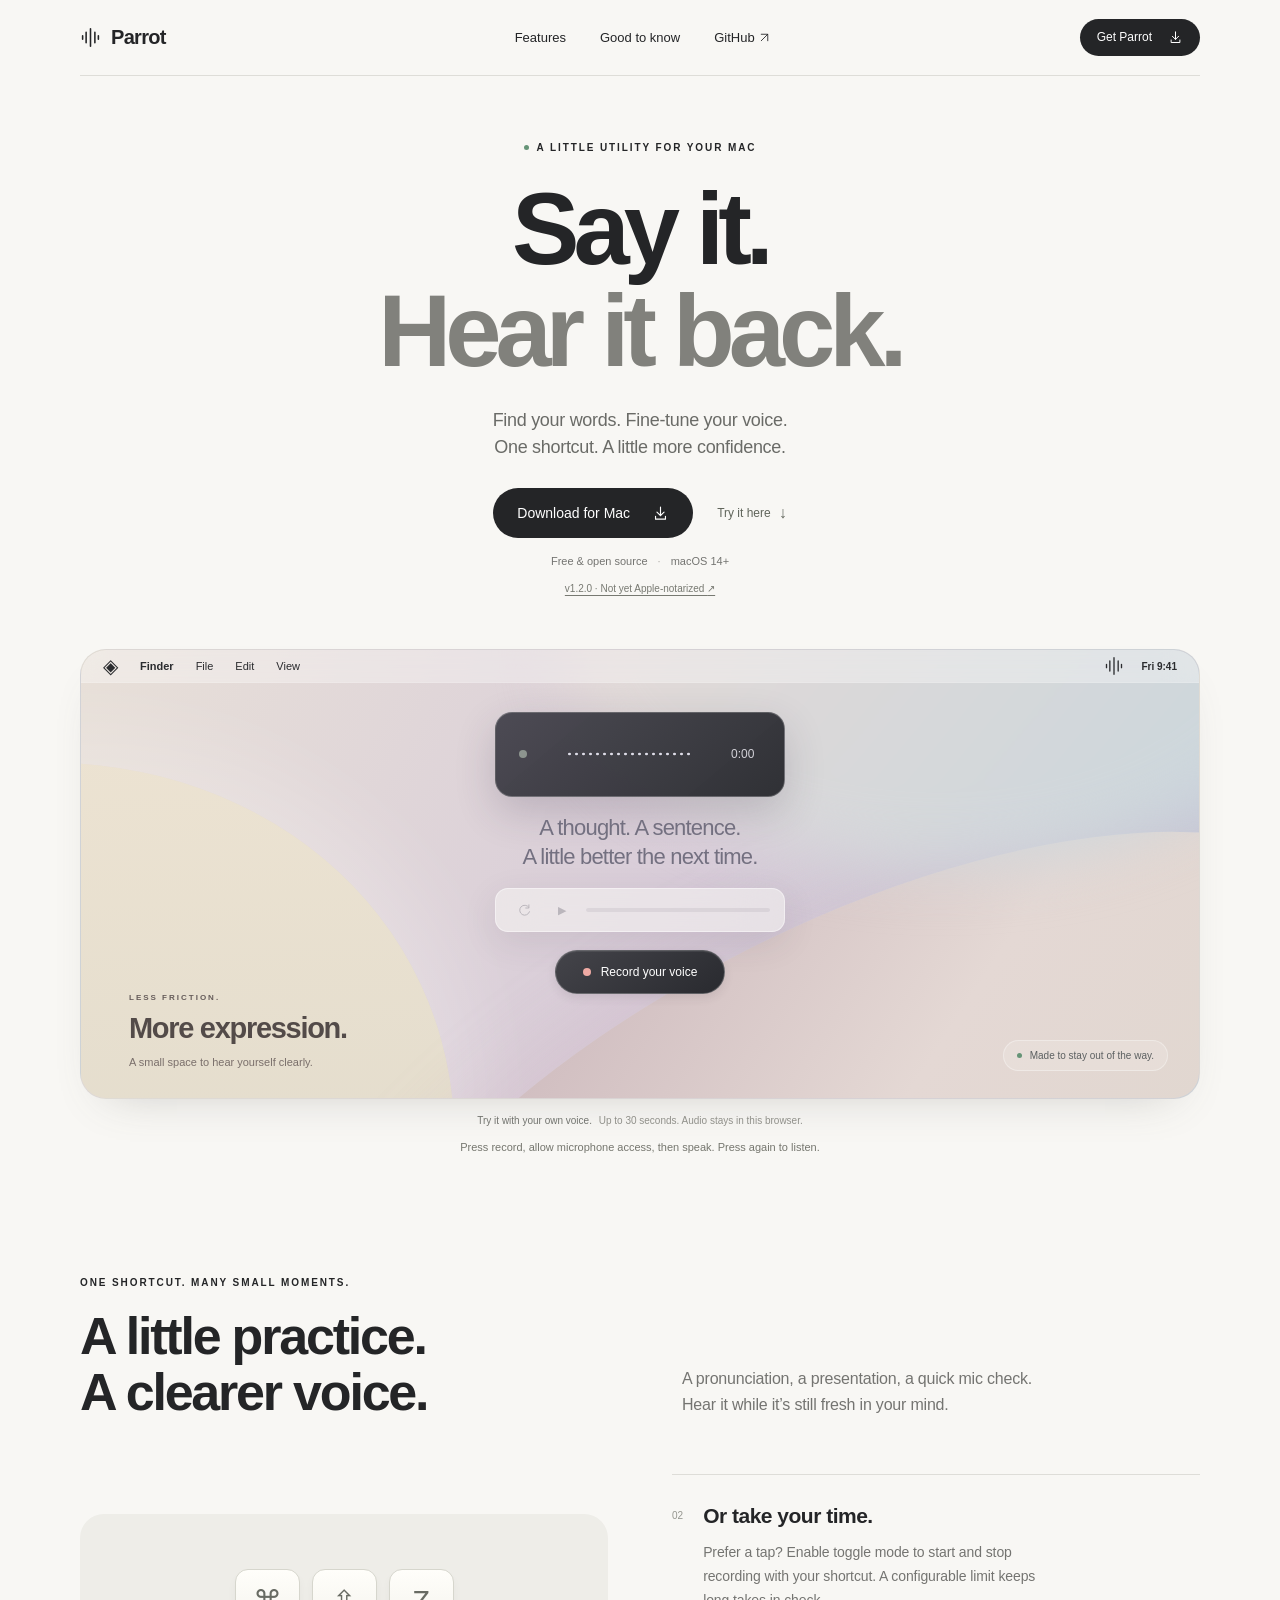
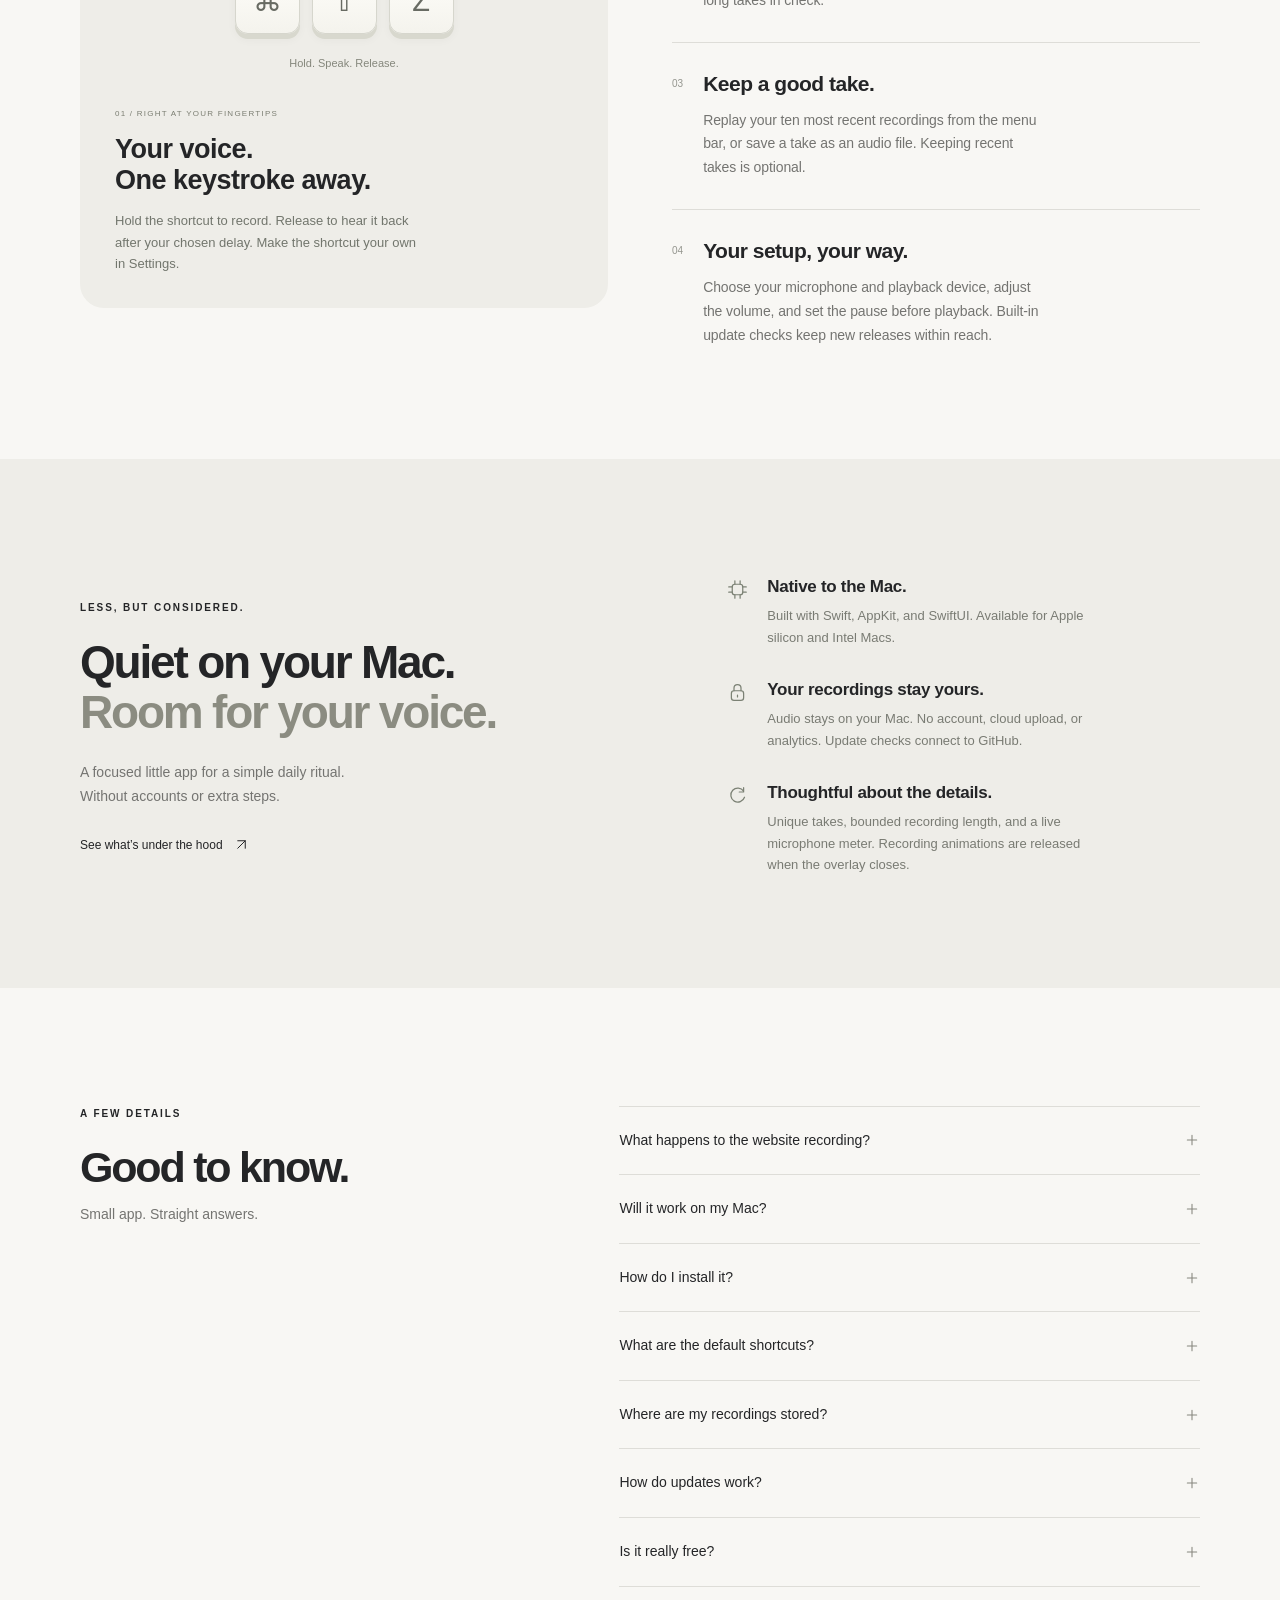
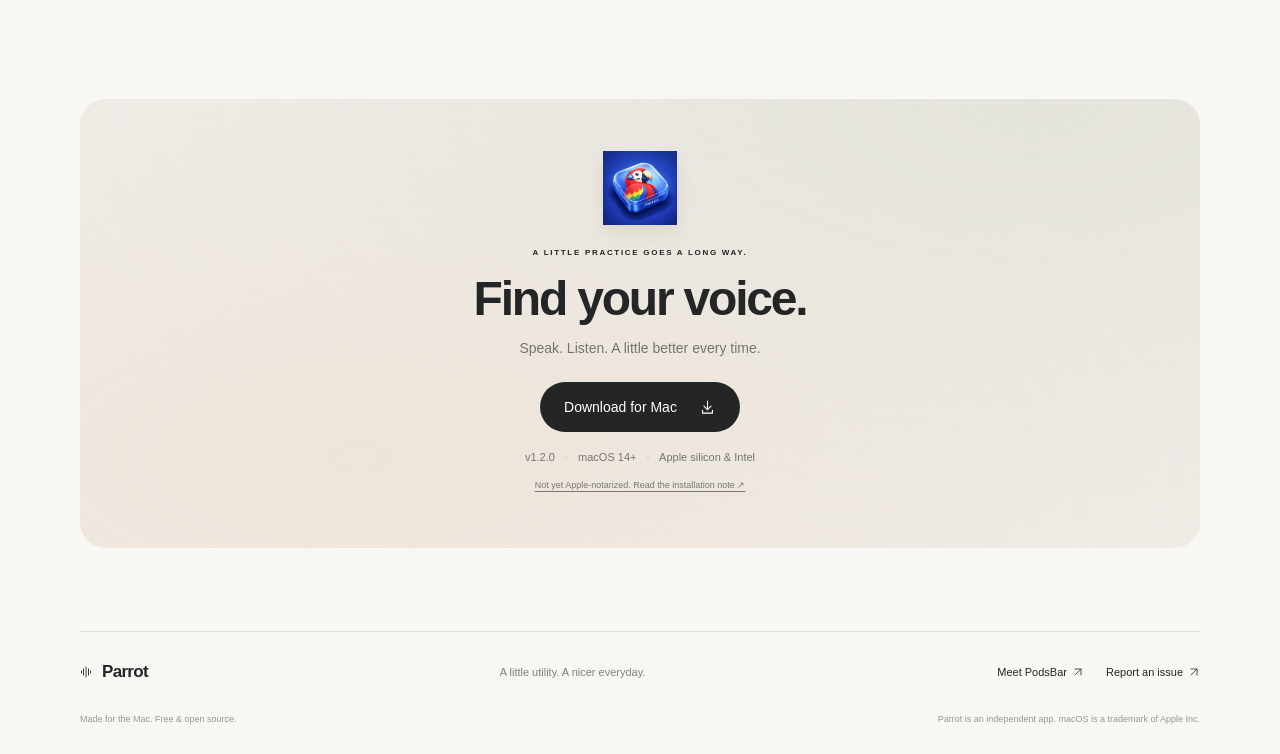
==== commit a13b7597: "Align preview controls and center the recording button" ====
--- a/docs/index.html
+++ b/docs/index.html
@@ -26,10 +26,10 @@
 <div class="product-scene parrot-scene" id="try-parrot" aria-label="Try Parrot with your microphone">
   <div class="wallpaper-orb orb-one"></div><div class="wallpaper-orb orb-two"></div><div class="wallpaper-orb orb-three"></div>
   <div class="desktop-bar"><span class="desktop-left"><span class="finder-mark" aria-hidden="true">◈</span><b>Finder</b><span>File</span><span>Edit</span><span>View</span></span><div class="desktop-right"><svg aria-label="Parrot menu bar icon"><use href="#wave"/></svg><time>Fri 9:41</time></div></div>
-  <div class="voice-preview" id="voice-preview" data-state="idle"><div class="recording-pill"><span class="record-dot"></span><div class="wave-bars" aria-hidden="true"></div><span class="demo-time">0:00</span></div><p class="voice-whisper" id="voice-instruction">A thought. A sentence.<br>A little better the next time.</p><div class="playback-pill"><button id="replay-demo" type="button" aria-label="Replay recording" disabled><svg><use href="#refresh"/></svg></button><button id="play-demo" type="button" aria-label="Play recording" disabled><span class="play-symbol" aria-hidden="true">▶</span></button><span class="play-track" role="progressbar" aria-label="Playback progress" aria-valuemin="0" aria-valuemax="100" aria-valuenow="0"><i></i></span></div></div>
+  <div class="voice-preview" id="voice-preview" data-state="idle"><div class="recording-pill"><span class="record-dot"></span><div class="wave-bars" aria-hidden="true"></div><span class="demo-time">0:00</span></div><p class="voice-whisper" id="voice-instruction">A thought. A sentence.<br>A little better the next time.</p><div class="playback-pill"><button id="replay-demo" type="button" aria-label="Replay recording" disabled><svg><use href="#refresh"/></svg></button><button id="play-demo" type="button" aria-label="Play recording" disabled><span class="play-symbol" aria-hidden="true">▶</span></button><span class="play-track" role="progressbar" aria-label="Playback progress" aria-valuemin="0" aria-valuemax="100" aria-valuenow="0"><i></i></span></div><div class="demo-actions"><button class="demo-button" type="button" id="try-demo" aria-describedby="demo-description demo-status">Record your voice</button><button class="clear-demo" id="clear-demo" type="button" hidden>Clear recording</button></div></div>
   <div class="scene-copy"><span class="scene-kicker">LESS FRICTION.</span><span class="scene-title">More expression.</span><span class="scene-detail">A small space to hear yourself clearly.</span></div>
   <span class="scene-badge"><span class="status-dot"></span> Made to stay out of the way.</span>
-</div><div class="demo-toolbar"><p class="scene-caption" id="demo-description">Try it with your own voice. <span>Up to 30 seconds. Audio stays in this browser.</span></p><div class="demo-actions"><button class="clear-demo" id="clear-demo" type="button" hidden>Clear recording</button><button class="demo-button" type="button" id="try-demo" aria-describedby="demo-description demo-status"><span class="demo-button-icon" aria-hidden="true">●</span> Record your voice</button></div></div><p id="demo-status" class="demo-status" role="status" aria-live="polite"></p>
+</div><div class="demo-toolbar"><p class="scene-caption" id="demo-description">Try it with your own voice. <span>Up to 30 seconds. Audio stays in this browser.</span></p></div><p id="demo-status" class="demo-status" role="status" aria-live="polite"></p>
 
 </section>
 <section class="features wrap section-space" id="features" aria-labelledby="features-title"><div class="section-heading"><p class="eyebrow">ONE SHORTCUT. MANY SMALL MOMENTS.</p><h2 id="features-title">A little practice.<br>A clearer voice.</h2><p>A pronunciation, a presentation, a quick mic check.<br>Hear it while it’s still fresh in your mind.</p></div><div class="feature-layout"><div class="display-card shortcut-card"><div class="key-combination" aria-label="Command Shift Z"><kbd>⌘</kbd><kbd>⇧</kbd><kbd>Z</kbd></div><div class="shortcut-caption">Hold. Speak. Release.</div><div class="card-copy"><span class="mini-eyebrow">01 / RIGHT AT YOUR FINGERTIPS</span><h3>Your voice.<br>One keystroke away.</h3><p>Hold the shortcut to record. Release to hear it back after your chosen delay. Make the shortcut your own in Settings.</p></div></div><div class="feature-list"><article><span class="feature-number">02</span><div><h3>Or take your time.</h3><p>Prefer a tap? Enable toggle mode to start and stop recording with your shortcut. A configurable limit keeps long takes in check.</p></div></article><article><span class="feature-number">03</span><div><h3>Keep a good take.</h3><p>Replay your ten most recent recordings from the menu bar, or save a take as an audio file. Keeping recent takes is optional.</p></div></article><article><span class="feature-number">04</span><div><h3>Your setup, your way.</h3><p>Choose your microphone and playback device, adjust the volume, and set the pause before playback. Built-in update checks keep new releases within reach.</p></div></article></div></div></section>
--- a/docs/styles.css
+++ b/docs/styles.css
@@ -8,7 +8,7 @@
 @media(max-width:700px){.product-scene{height:447px}.earbuds{display:none}.app-popover{right:calc(50% - 136.5px);top:48px;transform:scale(.92);transform-origin:top center}.scene-copy{bottom:27px;left:24px}.scene-title{font-size:26px}.scene-detail{font-size:10px}.scene-kicker{margin-bottom:8px}}
 @media(max-width:360px){.app-popover{transform:scale(.88)}.product-scene{height:425px}.scene-copy{bottom:24px;left:20px}}
 /* Parrot shares PodsBar's visual system, with a voice-focused product scene. */
-.parrot-glyph{width:21px;height:21px;stroke-width:1.8}.parrot-scene{background:linear-gradient(120deg,#e8e0d8,#d8ccd9 55%,#c3cddc);height:450px}.voice-preview{position:absolute;inset:75px 0 85px;display:flex;flex-direction:column;align-items:center;justify-content:center}.recording-pill{display:flex;align-items:center;gap:18px;padding:18px 23px;border:1px solid #ffffff38;background:linear-gradient(140deg,#42414aee,#25262bf0);border-radius:17px;box-shadow:0 15px 40px #3c344d33;color:#f6f5f8;transform:rotate(-4deg);transition:transform .3s}.record-dot{width:8px;height:8px;border-radius:50%;background:#f17d79;opacity:.65}.wave-bars{display:flex;align-items:center;gap:4px;height:47px}.wave-bars i{width:3px;border-radius:3px;background:#dedde8;height:var(--bar-height);transform:scaleY(.65);transform-origin:center}.demo-time{font-size:12px;font-variant-numeric:tabular-nums;color:#d3d2d9;min-width:30px}.voice-whisper{text-align:center;font-size:26px;line-height:1.3;letter-spacing:-.8px;color:#737080;margin:25px 0 22px}.playback-pill{display:flex;align-items:center;gap:17px;width:290px;background:#f5f4f296;backdrop-filter:blur(20px);border:1px solid #ffffff70;border-radius:13px;padding:13px 18px;box-shadow:0 10px 35px #4b43521c;transform:rotate(3deg);color:#62606b}.playback-pill svg{width:15px;height:15px}.play-symbol{font-size:11px}.play-track{height:4px;flex:1;border-radius:6px;background:#8d889629;overflow:hidden}.play-track i{display:block;height:100%;width:0;background:#74717f}.voice-preview[data-state="recording"] .wave-bars i{animation:voice-wave .45s var(--bar-delay) ease-in-out infinite alternate}.voice-preview[data-state="recording"] .record-dot{opacity:1}.voice-preview[data-state="recording"] .recording-pill{transform:rotate(0)}.voice-preview[data-state="playing"] .play-track i{animation:voice-progress 2.4s linear forwards}.demo-toolbar{display:flex;align-items:center;justify-content:space-between;margin-top:14px;gap:15px}.demo-toolbar .scene-caption{margin:0;display:block}.demo-toolbar .scene-caption span{margin-left:4px}.demo-button{border:1px solid #d8d7d0;background:transparent;border-radius:30px;padding:9px 14px;color:#62645e;font-size:10px;display:flex;align-items:center;gap:8px;white-space:nowrap}.demo-button:hover{background:#eeede8}.demo-button:disabled{opacity:.7;cursor:default}.demo-button-icon{font-size:8px}.key-combination{display:flex;justify-content:center;gap:12px;padding:55px 0 23px}.key-combination kbd{width:65px;height:65px;display:flex;align-items:center;justify-content:center;border-radius:13px;background:linear-gradient(#fffefa,#f4f3ed);font-family:inherit;font-size:29px;color:#686b63;border:1px solid #d6d6cd;box-shadow:0 5px 0 #d8d8ce,0 6px 10px #353c1b0a}.shortcut-caption{text-align:center;font-size:11px;color:#85877c;margin-bottom:21px}.shortcut-card .card-copy{margin-top:33px}.parrot-scene .scene-copy{bottom:30px}.parrot-scene .scene-title{font-size:29px}.parrot-scene .scene-detail{font-size:11px}.parrot-scene .scene-kicker{font-size:8px}@keyframes voice-wave{from{transform:scaleY(.25)}to{transform:scaleY(1)}}@keyframes voice-progress{to{width:100%}}
+.parrot-glyph{width:21px;height:21px;stroke-width:1.8}.parrot-scene{background:linear-gradient(120deg,#e8e0d8,#d8ccd9 55%,#c3cddc);height:450px}.voice-preview{position:absolute;inset:75px 0 85px;display:flex;flex-direction:column;align-items:center;justify-content:center}.recording-pill{display:flex;align-items:center;gap:18px;padding:18px 23px;border:1px solid #ffffff38;background:linear-gradient(140deg,#42414aee,#25262bf0);border-radius:17px;box-shadow:0 15px 40px #3c344d33;color:#f6f5f8;transform:none}.record-dot{width:8px;height:8px;border-radius:50%;background:#f17d79;opacity:.65}.wave-bars{display:flex;align-items:center;gap:4px;height:47px}.wave-bars i{width:3px;border-radius:3px;background:#dedde8;height:var(--bar-height);transform:scaleY(.65);transform-origin:center}.demo-time{font-size:12px;font-variant-numeric:tabular-nums;color:#d3d2d9;min-width:30px}.voice-whisper{text-align:center;font-size:26px;line-height:1.3;letter-spacing:-.8px;color:#737080;margin:25px 0 22px}.playback-pill{display:flex;align-items:center;gap:17px;width:290px;background:#f5f4f296;backdrop-filter:blur(20px);border:1px solid #ffffff70;border-radius:13px;padding:13px 18px;box-shadow:0 10px 35px #4b43521c;transform:none;color:#62606b}.playback-pill svg{width:15px;height:15px}.play-symbol{font-size:11px}.play-track{height:4px;flex:1;border-radius:6px;background:#8d889629;overflow:hidden}.play-track i{display:block;height:100%;width:0;background:#74717f}.voice-preview[data-state="recording"] .wave-bars i{animation:voice-wave .45s var(--bar-delay) ease-in-out infinite alternate}.voice-preview[data-state="recording"] .record-dot{opacity:1}.voice-preview[data-state="recording"] .recording-pill{transform:rotate(0)}.voice-preview[data-state="playing"] .play-track i{animation:voice-progress 2.4s linear forwards}.demo-toolbar{display:flex;align-items:center;justify-content:space-between;margin-top:14px;gap:15px}.demo-toolbar .scene-caption{margin:0;display:block}.demo-toolbar .scene-caption span{margin-left:4px}.demo-button{border:1px solid #d8d7d0;background:transparent;border-radius:30px;padding:9px 14px;color:#62645e;font-size:10px;display:flex;align-items:center;gap:8px;white-space:nowrap}.demo-button:hover{background:#eeede8}.demo-button:disabled{opacity:.7;cursor:default}.demo-button-icon{font-size:8px}.key-combination{display:flex;justify-content:center;gap:12px;padding:55px 0 23px}.key-combination kbd{width:65px;height:65px;display:flex;align-items:center;justify-content:center;border-radius:13px;background:linear-gradient(#fffefa,#f4f3ed);font-family:inherit;font-size:29px;color:#686b63;border:1px solid #d6d6cd;box-shadow:0 5px 0 #d8d8ce,0 6px 10px #353c1b0a}.shortcut-caption{text-align:center;font-size:11px;color:#85877c;margin-bottom:21px}.shortcut-card .card-copy{margin-top:33px}.parrot-scene .scene-copy{bottom:30px}.parrot-scene .scene-title{font-size:29px}.parrot-scene .scene-detail{font-size:11px}.parrot-scene .scene-kicker{font-size:8px}@keyframes voice-wave{from{transform:scaleY(.25)}to{transform:scaleY(1)}}@keyframes voice-progress{to{width:100%}}
 @media(max-width:700px){.parrot-scene{height:430px}.voice-preview{inset:63px 0 110px}.recording-pill{padding:13px 16px;gap:12px;border-radius:14px}.wave-bars{gap:3px;height:40px}.wave-bars i{max-height:37px;width:2.5px}.demo-time{font-size:10px}.record-dot{width:6px;height:6px}.voice-whisper{font-size:23px;margin:23px 0}.playback-pill{width:240px;padding:11px 15px;gap:15px}.parrot-scene .scene-copy{bottom:25px;left:23px}.parrot-scene .scene-title{font-size:26px}.demo-toolbar{align-items:flex-start;gap:8px}.demo-toolbar .scene-caption{font-size:8px}.demo-toolbar .scene-caption span{display:block;margin-left:0}.demo-button{padding:8px 10px;font-size:9px}.key-combination{padding-top:42px}.key-combination kbd{width:60px;height:60px;font-size:27px}}
 @media(prefers-reduced-motion:reduce){.voice-preview[data-state="playing"] .play-track i{width:100%}}
 /* Live microphone preview; animations follow actual input, with no idle loop. */
@@ -16,3 +16,20 @@
 @media(max-width:700px){.demo-toolbar{align-items:center;flex-wrap:wrap;row-gap:12px}.demo-toolbar .scene-caption{font-size:9px;line-height:1.6}.demo-actions{margin-left:auto;gap:12px}.demo-button{font-size:11px;padding:11px 15px;min-width:137px}.demo-status{font-size:10px;line-height:1.6}.clear-demo{font-size:10px}.voice-whisper{font-size:21px}.playback-pill button{min-width:32px;min-height:30px}}
 .hero-actions{display:flex;align-items:center;justify-content:center;gap:24px;flex-wrap:wrap}.try-link{font-size:12px;color:#60655b;display:inline-flex;gap:8px;align-items:center}.try-link:hover{color:#242527}.try-link span{font-size:16px}#try-parrot{scroll-margin-top:24px}
 @media(max-width:700px){.hero-actions{gap:17px}.try-link{font-size:11px}}
+
+/* Keep the recorder aligned, with its primary action inside the preview. */
+.voice-preview{inset:58px 0 100px}
+.recording-pill,.playback-pill{width:290px;flex-shrink:0}
+.recording-pill .wave-bars{flex:1;justify-content:center}
+.voice-whisper{font-size:22px;margin:17px 0;line-height:1.3}
+.voice-preview .demo-actions{position:relative;justify-content:center;margin:18px 0 0;gap:0}
+.voice-preview .demo-button{min-width:170px;border:1px solid #ffffff38;background:linear-gradient(145deg,#44444a,#292a2f);box-shadow:0 4px 10px #36313f1a,inset 0 1px 0 #ffffff12;gap:10px}
+.voice-preview .demo-button:hover{background:#45464c}
+.voice-preview .demo-button:before{content:"";width:8px;height:8px;border-radius:50%;background:#efaaa4;flex-shrink:0}
+.voice-preview .demo-button[aria-pressed="true"]{background:#a8403c;border-color:#ffffff38}
+.voice-preview .demo-button[aria-pressed="true"]:before{border-radius:2px;background:#fff}
+.voice-preview .clear-demo{position:absolute;top:100%;left:50%;transform:translateX(-50%);white-space:nowrap;margin-top:3px;min-height:28px}
+.demo-toolbar{justify-content:center}
+.demo-toolbar .scene-caption{text-align:center}
+.demo-status{text-align:center}
+@media(max-width:700px){.parrot-scene{height:480px}.voice-preview{inset:55px 0 130px}.recording-pill,.playback-pill{width:240px}.voice-whisper{font-size:20px;margin:17px 0}.voice-preview .demo-actions{margin:18px 0 0}.voice-preview .demo-button{min-width:165px}.parrot-scene .scene-copy{bottom:25px}}
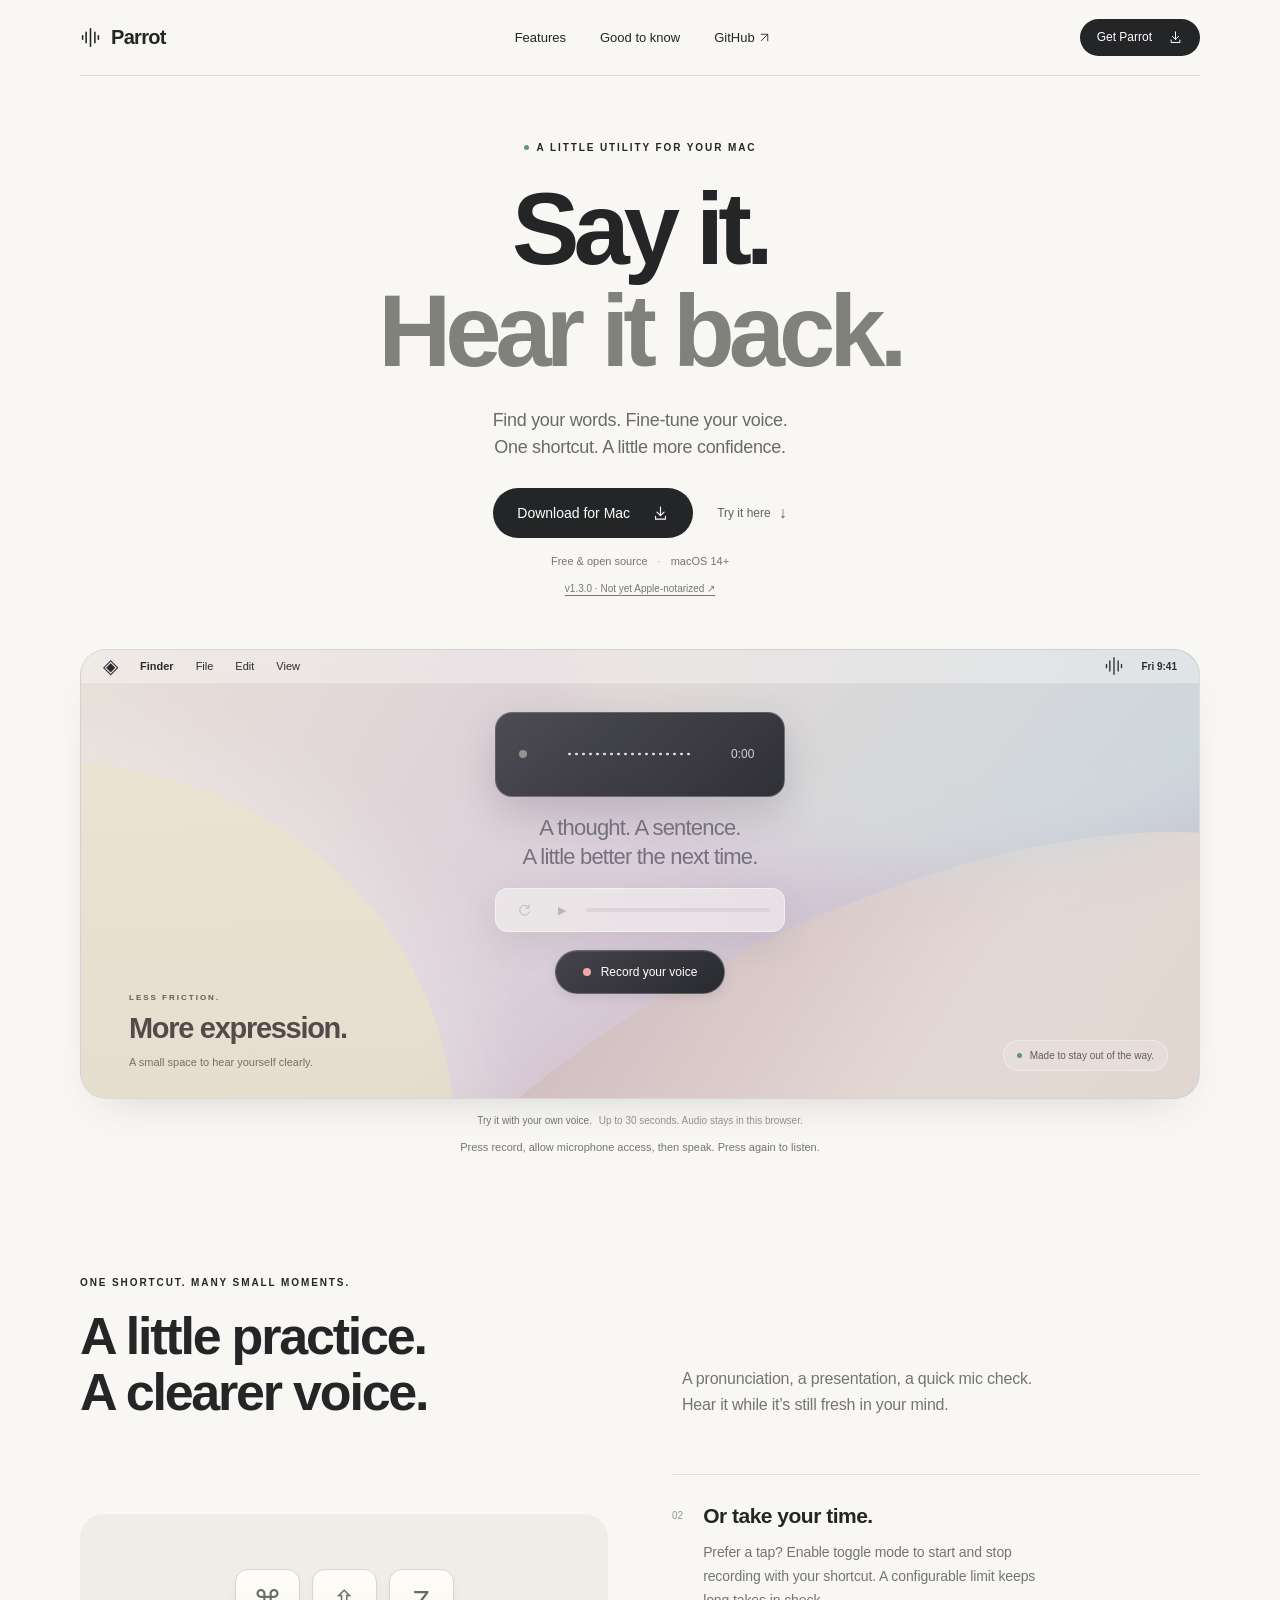
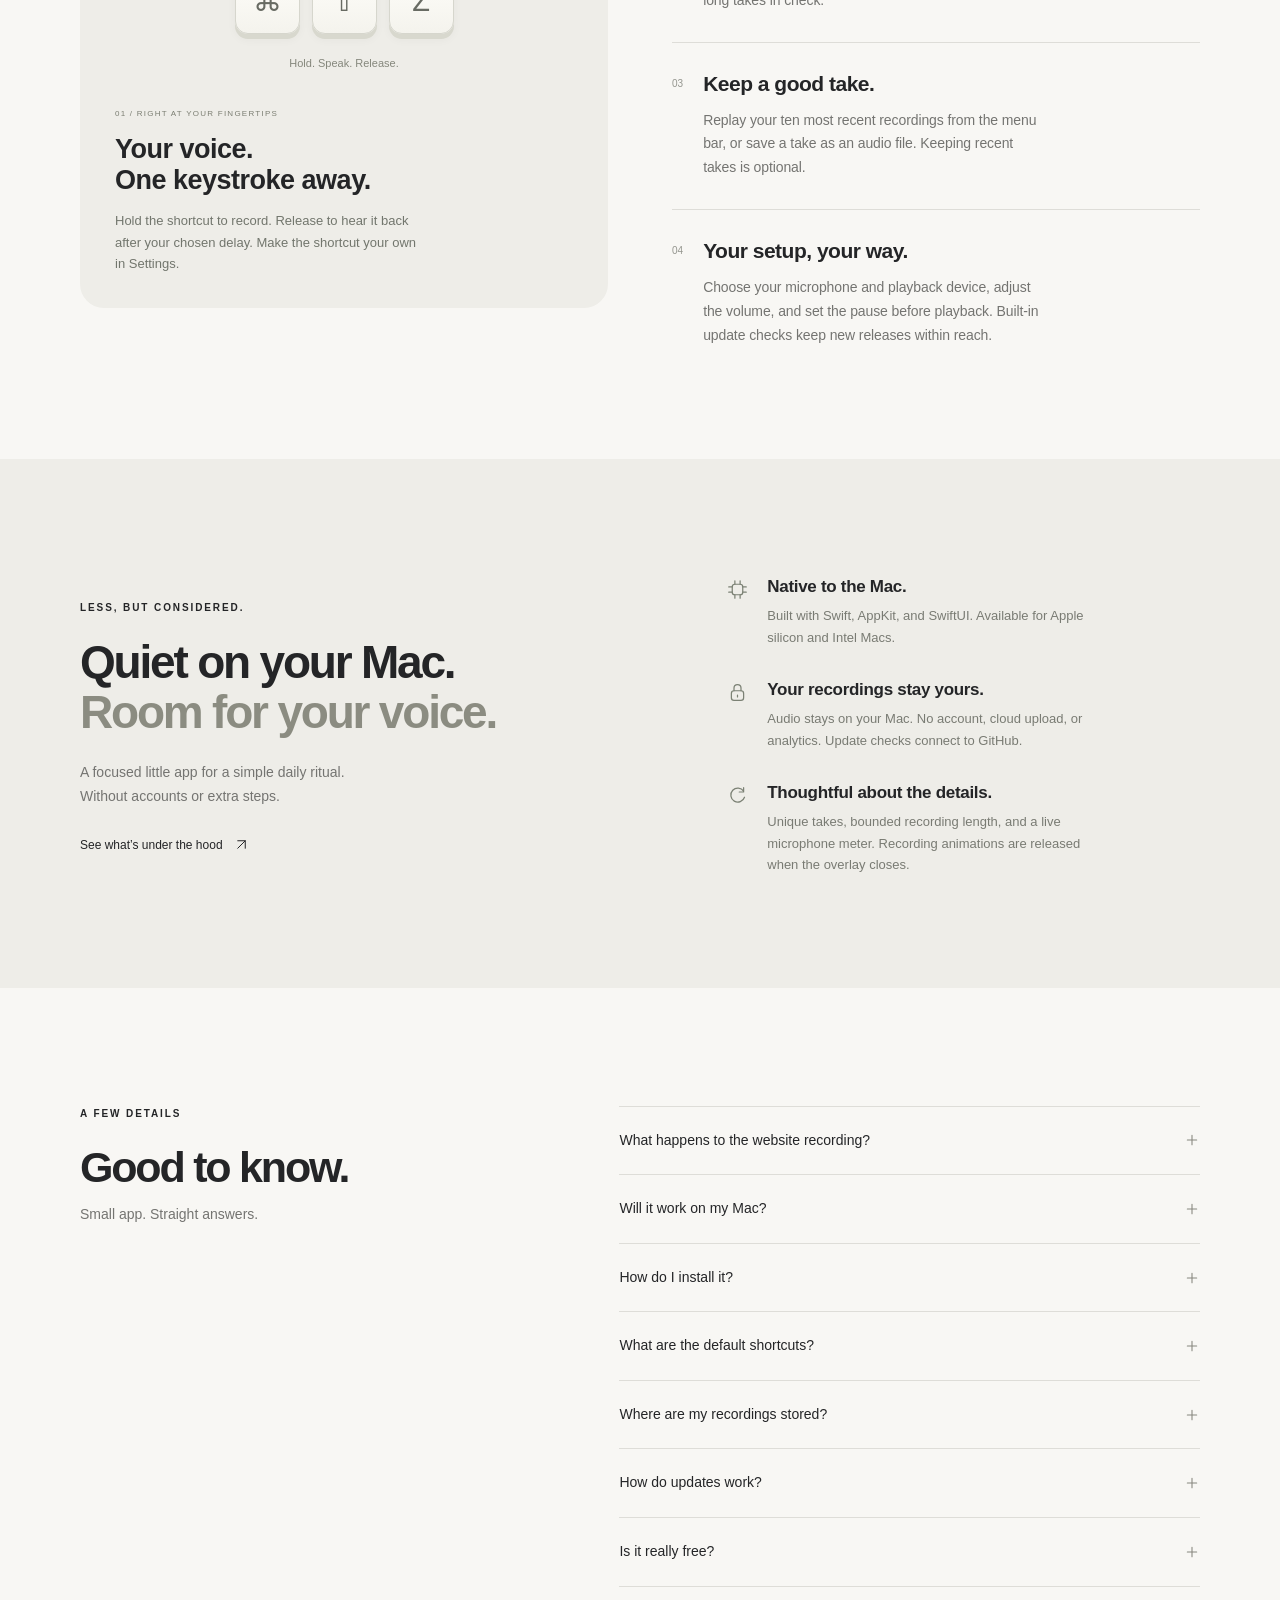
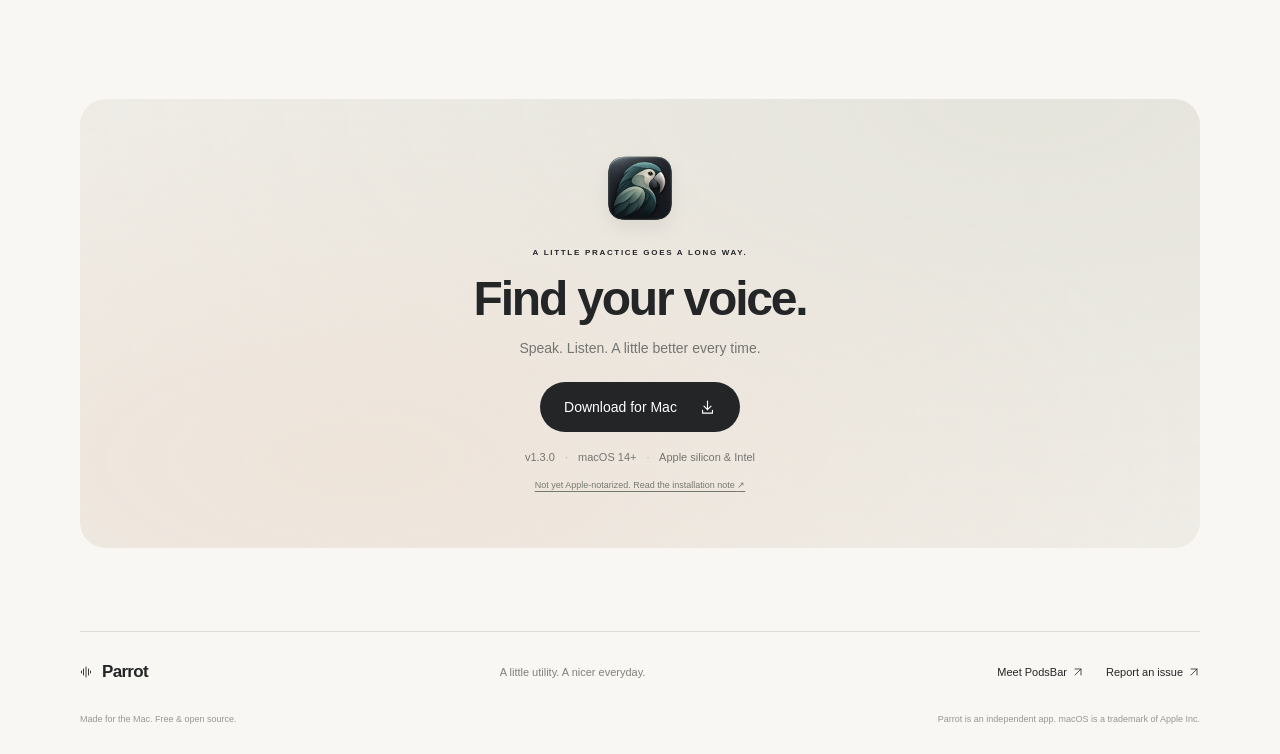
==== commit 0bfd0ff7: "Release Parrot 1.3 with native settings and cleaner recording controls" ====
--- a/docs/index.html
+++ b/docs/index.html
@@ -22,7 +22,7 @@
 </defs></svg>
 <header class="header wrap"><a class="brand" href="#" aria-label="Parrot home"><svg class="parrot-glyph"><use href="#wave"/></svg>Parrot</a><nav aria-label="Main navigation"><a href="#features">Features</a><a href="#questions">Good to know</a><a href="https://github.com/musaAmir/Parrot" target="_blank" rel="noopener noreferrer">GitHub <svg><use href="#arrow-up-right"/></svg></a></nav><a class="button button-small" href="#download">Get Parrot <svg><use href="#arrow-down"/></svg></a></header>
 <main id="main">
-<section class="hero wrap" aria-labelledby="hero-title"><p class="eyebrow"><span class="status-dot"></span> A LITTLE UTILITY FOR YOUR MAC</p><h1 id="hero-title">Say it.<br><span>Hear it back.</span></h1><p class="hero-description">Find your words. Fine-tune your voice.<br>One shortcut. A little more confidence.</p><div class="hero-actions"><a class="button" href="https://github.com/musaAmir/Parrot/releases/download/v1.2.0/Parrot-1.2.0.zip">Download for Mac <svg><use href="#arrow-down"/></svg></a><a class="try-link" href="#try-parrot">Try it here <span aria-hidden="true">↓</span></a></div><p class="download-meta">Free & open source <span>·</span> macOS 14+</p><a class="release-note" href="#install-note">v1.2.0 · Not yet Apple-notarized <span aria-hidden="true">↗</span></a>
+<section class="hero wrap" aria-labelledby="hero-title"><p class="eyebrow"><span class="status-dot"></span> A LITTLE UTILITY FOR YOUR MAC</p><h1 id="hero-title">Say it.<br><span>Hear it back.</span></h1><p class="hero-description">Find your words. Fine-tune your voice.<br>One shortcut. A little more confidence.</p><div class="hero-actions"><a class="button" href="https://github.com/musaAmir/Parrot/releases/download/v1.3.0/Parrot-1.3.0.zip">Download for Mac <svg><use href="#arrow-down"/></svg></a><a class="try-link" href="#try-parrot">Try it here <span aria-hidden="true">↓</span></a></div><p class="download-meta">Free & open source <span>·</span> macOS 14+</p><a class="release-note" href="#install-note">v1.3.0 · Not yet Apple-notarized <span aria-hidden="true">↗</span></a>
 <div class="product-scene parrot-scene" id="try-parrot" aria-label="Try Parrot with your microphone">
   <div class="wallpaper-orb orb-one"></div><div class="wallpaper-orb orb-two"></div><div class="wallpaper-orb orb-three"></div>
   <div class="desktop-bar"><span class="desktop-left"><span class="finder-mark" aria-hidden="true">◈</span><b>Finder</b><span>File</span><span>Edit</span><span>View</span></span><div class="desktop-right"><svg aria-label="Parrot menu bar icon"><use href="#wave"/></svg><time>Fri 9:41</time></div></div>
@@ -37,13 +37,13 @@
 <section class="questions wrap section-space" id="questions" aria-labelledby="questions-title"><div><p class="eyebrow">A FEW DETAILS</p><h2 id="questions-title">Good to know.</h2><p>Small app. Straight answers.</p></div><div class="faq-list">
 <details><summary>What happens to the website recording?<svg><use href="#plus"/></svg></summary><div class="answer"><p>The preview asks for microphone access only when you press Record your voice. Press Stop &amp; listen to hear your take. Recording stops automatically after 30 seconds, and the microphone switches off before playback.</p><p>Your audio is kept temporarily in this browser. It is never uploaded or saved by the website. Clear recording, start another take, or leave the tab to discard it. If playback doesn’t begin automatically, press Play. The preview needs HTTPS and a browser with microphone-recording support.</p></div></details>
 <details><summary>Will it work on my Mac?<svg><use href="#plus"/></svg></summary><div class="answer"><p>Parrot requires macOS 14 Sonoma or later and supports Apple silicon and Intel Macs. It needs microphone access to record and Accessibility access to respond to global shortcuts.</p></div></details>
-<details id="install-note"><summary>How do I install it?<svg><use href="#plus"/></svg></summary><div class="answer"><p>Download the ZIP, unzip it, and move Parrot.app to Applications. Open Parrot and grant microphone and Accessibility permissions when you’re ready to use it. The Permissions tab in Settings shows their status.</p><p><strong>Current release:</strong> version 1.2.0 is ad-hoc signed and has not been notarized by Apple. macOS may block its first launch. Read the <a href="https://github.com/musaAmir/Parrot/releases/tag/v1.2.0" target="_blank" rel="noopener noreferrer">release notes</a> before downloading.</p></div></details>
+<details id="install-note"><summary>How do I install it?<svg><use href="#plus"/></svg></summary><div class="answer"><p>Download the ZIP, unzip it, and move Parrot.app to Applications. Open Parrot and grant microphone and Device Control and Data Access permissions (Accessibility on older macOS versions) when you’re ready to use it. The Permissions tab in Settings shows their status.</p><p><strong>Current release:</strong> version 1.3.0 is signed with an Apple Development certificate and has not been notarized by Apple. macOS may block its first launch. Read the <a href="https://github.com/musaAmir/Parrot/releases/tag/v1.3.0" target="_blank" rel="noopener noreferrer">release notes</a> before downloading.</p></div></details>
 <details><summary>What are the default shortcuts?<svg><use href="#plus"/></svg></summary><div class="answer"><p>Hold Command–Shift–Z to record, then release to play back. Optional toggle mode uses Command–Shift–T by default. Enable it or change either shortcut in Settings → Shortcuts.</p></div></details>
 <details><summary>Where are my recordings stored?<svg><use href="#plus"/></svg></summary><div class="answer"><p>Recent takes are kept locally in ~/Library/Application Support/Parrot/Recordings. Parrot keeps up to ten takes, plus the current take when recent recordings are disabled. Use Save Last Recording to keep an exported copy. Turn off Keep Recent Recordings to remove each current take when the next one starts.</p></div></details>
 <details><summary>How do updates work?<svg><use href="#plus"/></svg></summary><div class="answer"><p>Parrot uses Sparkle to check GitHub daily for signed updates. It asks before downloading and installing by default. You can disable automatic checks or use Check for Updates from Settings or the menu bar.</p><p>Versions before 1.2.0 need one manual download to gain the updater.</p></div></details>
 <details><summary>Is it really free?<svg><use href="#plus"/></svg></summary><div class="answer"><p>Yes. Parrot is free and open source under the MIT license, with no subscription or account. Explore the code or report an issue on <a href="https://github.com/musaAmir/Parrot" target="_blank" rel="noopener noreferrer">GitHub</a>.</p></div></details>
 </div></section>
-<section class="download-section wrap" id="download" aria-labelledby="download-title"><div class="download-panel"><img class="app-icon" src="assets/app-icon.png" width="92" height="92" alt="Parrot app icon" loading="lazy"><p class="eyebrow">A LITTLE PRACTICE GOES A LONG WAY.</p><h2 id="download-title">Find your voice.</h2><p>Speak. Listen. A little better every time.</p><a class="button" href="https://github.com/musaAmir/Parrot/releases/download/v1.2.0/Parrot-1.2.0.zip">Download for Mac <svg><use href="#arrow-down"/></svg></a><p class="download-meta">v1.2.0 <span>·</span> macOS 14+ <span>·</span> Apple silicon & Intel</p><a class="release-note" href="#install-note">Not yet Apple-notarized. Read the installation note <span aria-hidden="true">↗</span></a></div></section>
+<section class="download-section wrap" id="download" aria-labelledby="download-title"><div class="download-panel"><img class="app-icon" src="assets/app-icon.png" width="92" height="92" alt="Parrot app icon" loading="lazy"><p class="eyebrow">A LITTLE PRACTICE GOES A LONG WAY.</p><h2 id="download-title">Find your voice.</h2><p>Speak. Listen. A little better every time.</p><a class="button" href="https://github.com/musaAmir/Parrot/releases/download/v1.3.0/Parrot-1.3.0.zip">Download for Mac <svg><use href="#arrow-down"/></svg></a><p class="download-meta">v1.3.0 <span>·</span> macOS 14+ <span>·</span> Apple silicon & Intel</p><a class="release-note" href="#install-note">Not yet Apple-notarized. Read the installation note <span aria-hidden="true">↗</span></a></div></section>
 </main>
 <footer class="footer wrap"><div class="footer-top"><a class="brand" href="#"><svg class="parrot-glyph"><use href="#wave"/></svg>Parrot</a><span>A little utility. A nicer everyday.</span><div><a href="https://musaamir.github.io/podsbar/" target="_blank" rel="noopener noreferrer">Meet PodsBar <svg><use href="#arrow-up-right"/></svg></a><a href="https://github.com/musaAmir/Parrot/issues" target="_blank" rel="noopener noreferrer">Report an issue <svg><use href="#arrow-up-right"/></svg></a></div></div><div class="footer-bottom"><span>Made for the Mac. Free & open source.</span><span>Parrot is an independent app. macOS is a trademark of Apple Inc.</span></div></footer>
 </body>
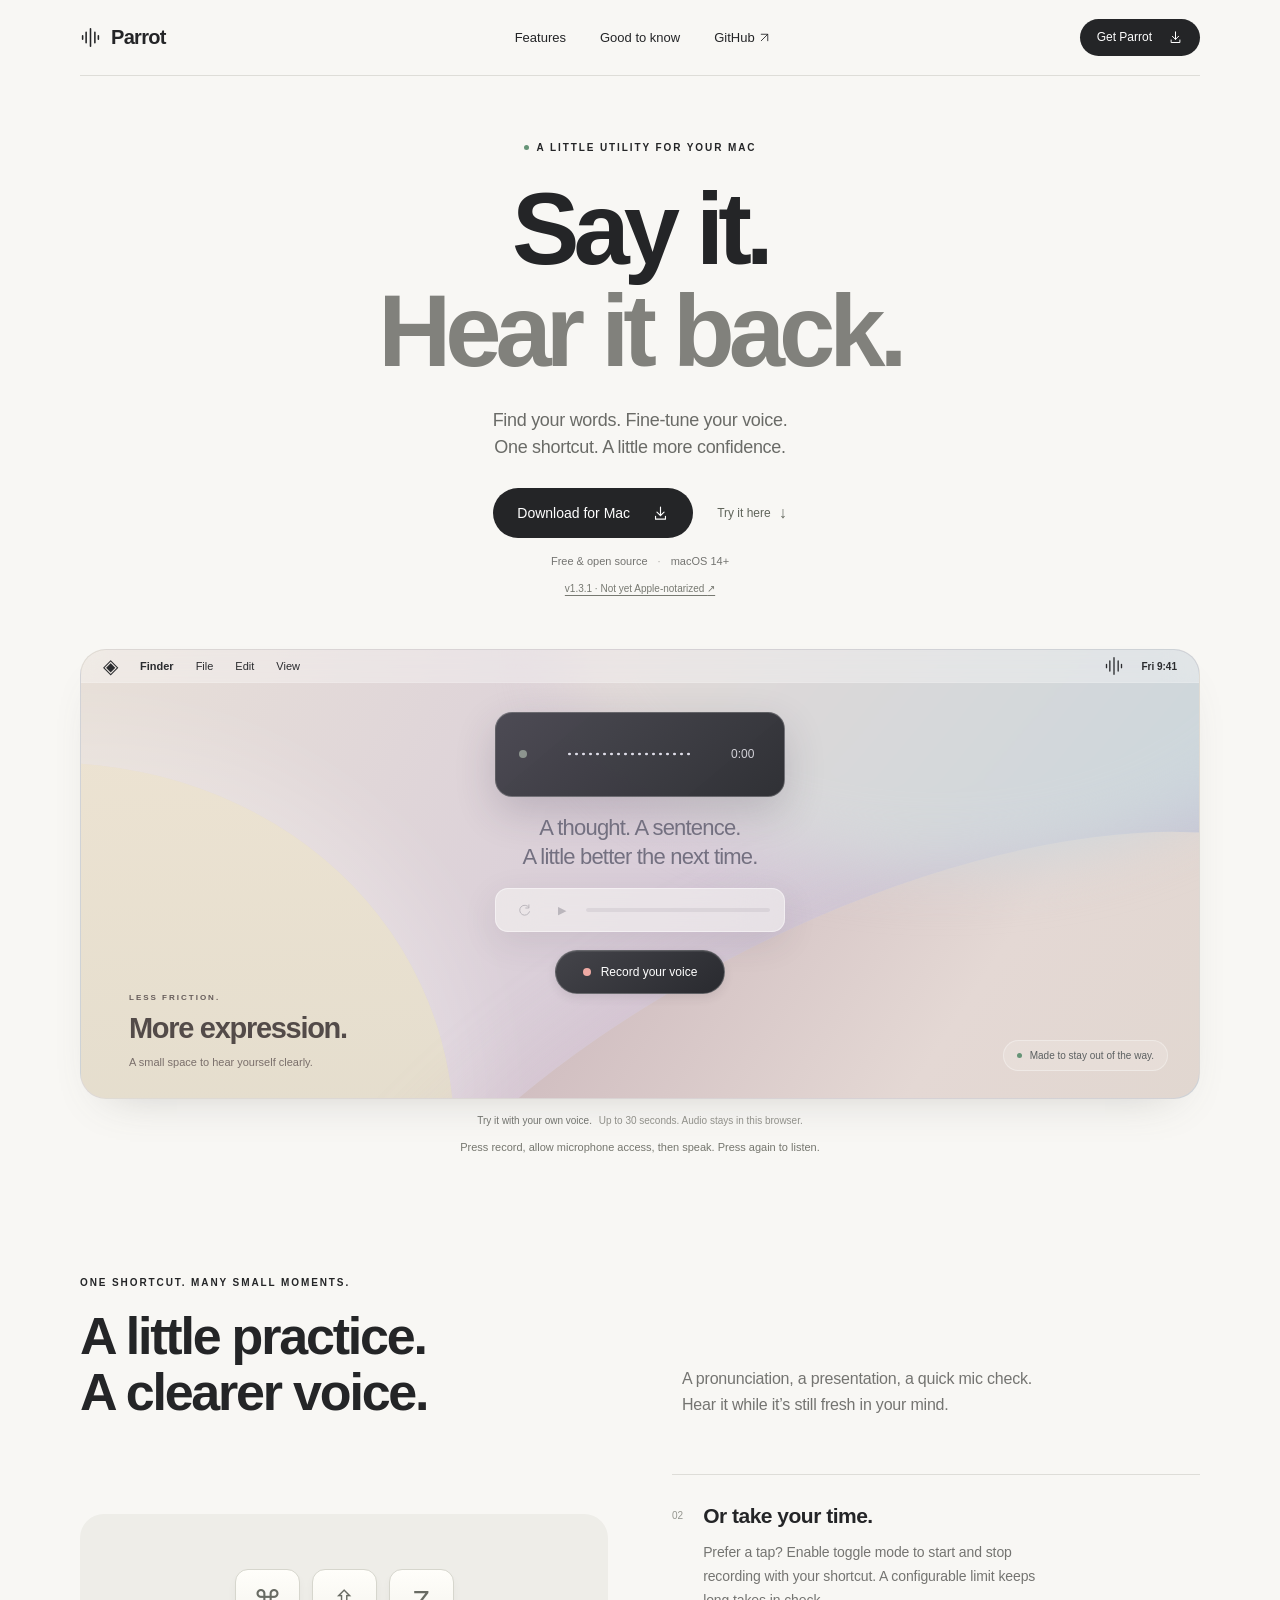
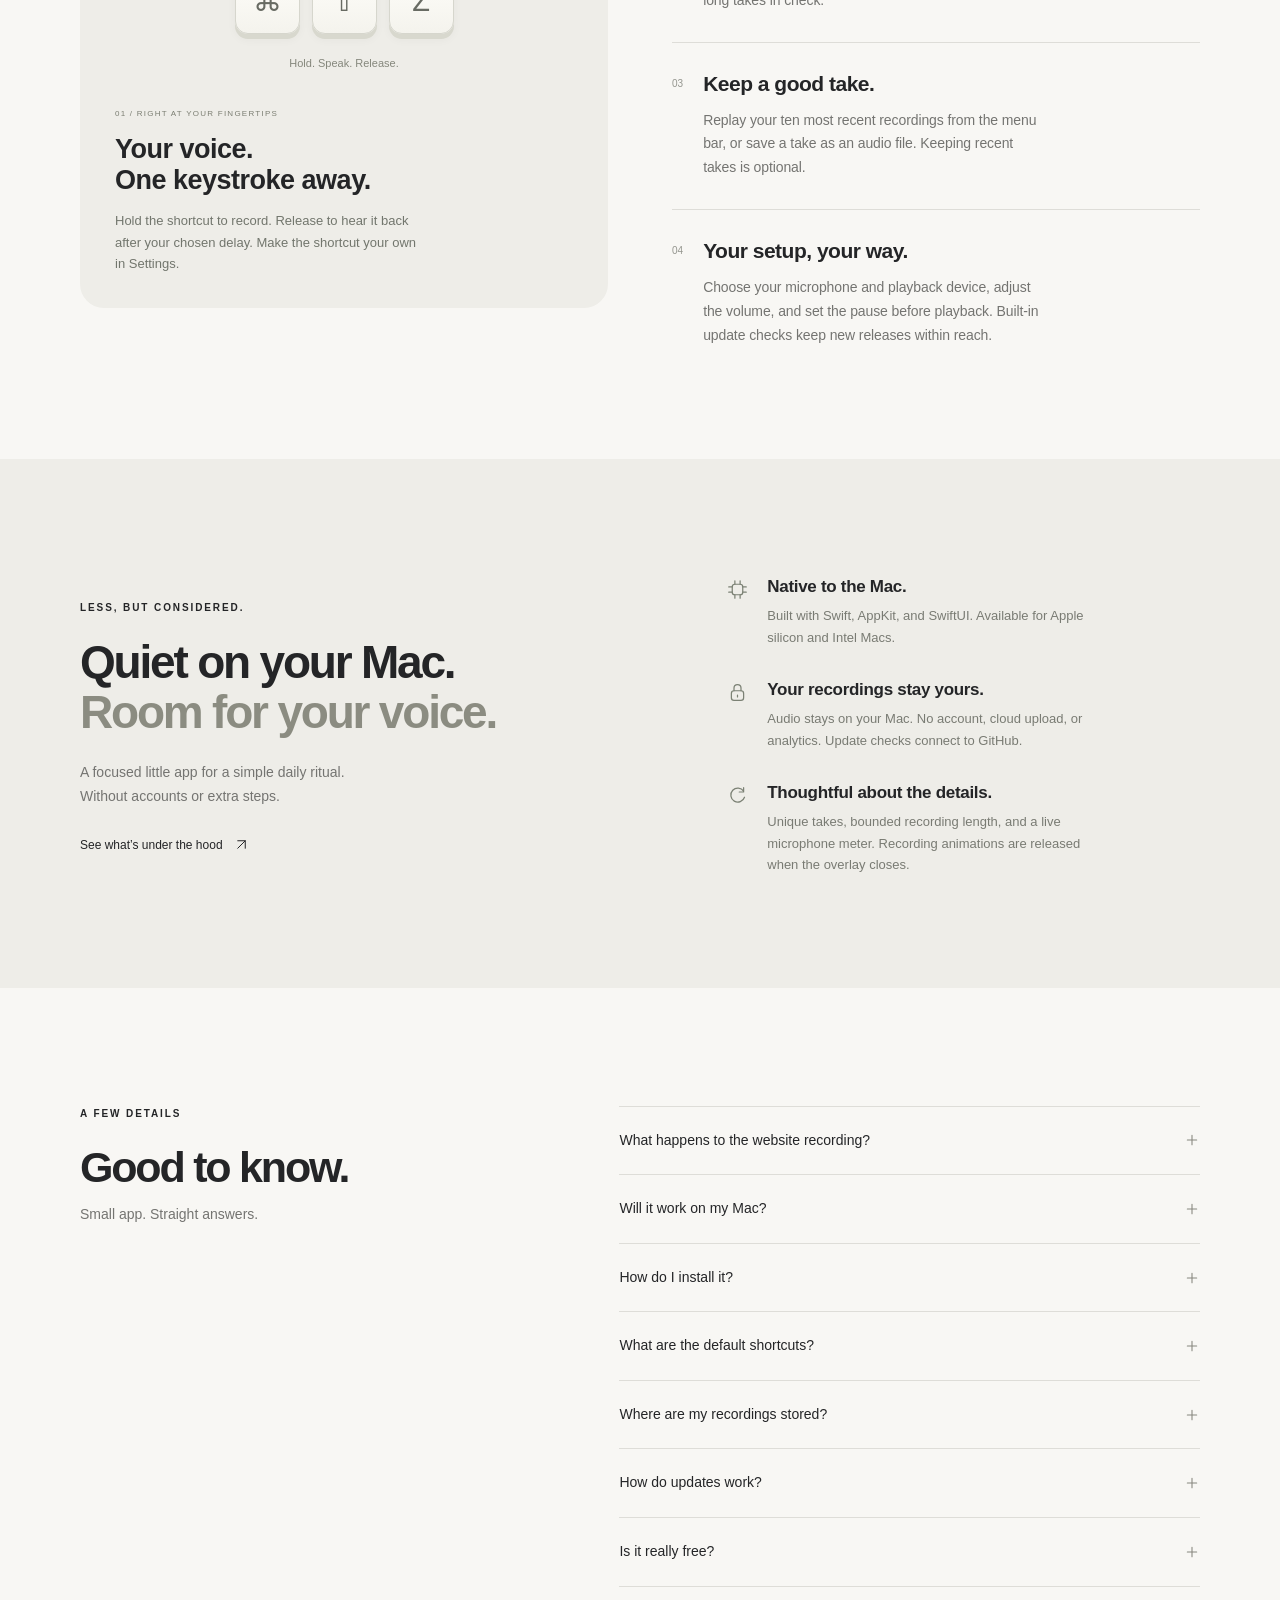
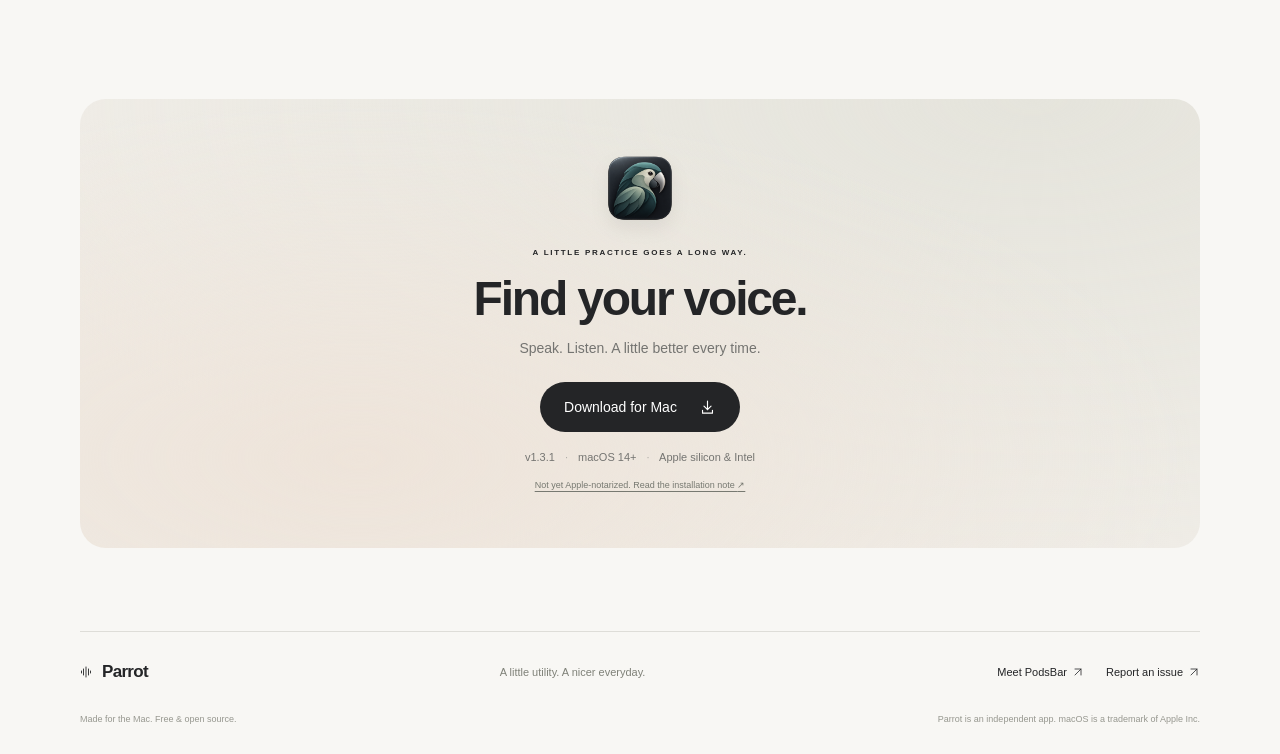
==== commit a713b069: "Release Parrot 1.3.1 with movable matching panels and shape controls" ====
--- a/docs/index.html
+++ b/docs/index.html
@@ -22,7 +22,7 @@
 </defs></svg>
 <header class="header wrap"><a class="brand" href="#" aria-label="Parrot home"><svg class="parrot-glyph"><use href="#wave"/></svg>Parrot</a><nav aria-label="Main navigation"><a href="#features">Features</a><a href="#questions">Good to know</a><a href="https://github.com/musaAmir/Parrot" target="_blank" rel="noopener noreferrer">GitHub <svg><use href="#arrow-up-right"/></svg></a></nav><a class="button button-small" href="#download">Get Parrot <svg><use href="#arrow-down"/></svg></a></header>
 <main id="main">
-<section class="hero wrap" aria-labelledby="hero-title"><p class="eyebrow"><span class="status-dot"></span> A LITTLE UTILITY FOR YOUR MAC</p><h1 id="hero-title">Say it.<br><span>Hear it back.</span></h1><p class="hero-description">Find your words. Fine-tune your voice.<br>One shortcut. A little more confidence.</p><div class="hero-actions"><a class="button" href="https://github.com/musaAmir/Parrot/releases/download/v1.3.0/Parrot-1.3.0.zip">Download for Mac <svg><use href="#arrow-down"/></svg></a><a class="try-link" href="#try-parrot">Try it here <span aria-hidden="true">↓</span></a></div><p class="download-meta">Free & open source <span>·</span> macOS 14+</p><a class="release-note" href="#install-note">v1.3.0 · Not yet Apple-notarized <span aria-hidden="true">↗</span></a>
+<section class="hero wrap" aria-labelledby="hero-title"><p class="eyebrow"><span class="status-dot"></span> A LITTLE UTILITY FOR YOUR MAC</p><h1 id="hero-title">Say it.<br><span>Hear it back.</span></h1><p class="hero-description">Find your words. Fine-tune your voice.<br>One shortcut. A little more confidence.</p><div class="hero-actions"><a class="button" href="https://github.com/musaAmir/Parrot/releases/download/v1.3.1/Parrot-1.3.1.zip">Download for Mac <svg><use href="#arrow-down"/></svg></a><a class="try-link" href="#try-parrot">Try it here <span aria-hidden="true">↓</span></a></div><p class="download-meta">Free & open source <span>·</span> macOS 14+</p><a class="release-note" href="#install-note">v1.3.1 · Not yet Apple-notarized <span aria-hidden="true">↗</span></a>
 <div class="product-scene parrot-scene" id="try-parrot" aria-label="Try Parrot with your microphone">
   <div class="wallpaper-orb orb-one"></div><div class="wallpaper-orb orb-two"></div><div class="wallpaper-orb orb-three"></div>
   <div class="desktop-bar"><span class="desktop-left"><span class="finder-mark" aria-hidden="true">◈</span><b>Finder</b><span>File</span><span>Edit</span><span>View</span></span><div class="desktop-right"><svg aria-label="Parrot menu bar icon"><use href="#wave"/></svg><time>Fri 9:41</time></div></div>
@@ -37,13 +37,13 @@
 <section class="questions wrap section-space" id="questions" aria-labelledby="questions-title"><div><p class="eyebrow">A FEW DETAILS</p><h2 id="questions-title">Good to know.</h2><p>Small app. Straight answers.</p></div><div class="faq-list">
 <details><summary>What happens to the website recording?<svg><use href="#plus"/></svg></summary><div class="answer"><p>The preview asks for microphone access only when you press Record your voice. Press Stop &amp; listen to hear your take. Recording stops automatically after 30 seconds, and the microphone switches off before playback.</p><p>Your audio is kept temporarily in this browser. It is never uploaded or saved by the website. Clear recording, start another take, or leave the tab to discard it. If playback doesn’t begin automatically, press Play. The preview needs HTTPS and a browser with microphone-recording support.</p></div></details>
 <details><summary>Will it work on my Mac?<svg><use href="#plus"/></svg></summary><div class="answer"><p>Parrot requires macOS 14 Sonoma or later and supports Apple silicon and Intel Macs. It needs microphone access to record and Accessibility access to respond to global shortcuts.</p></div></details>
-<details id="install-note"><summary>How do I install it?<svg><use href="#plus"/></svg></summary><div class="answer"><p>Download the ZIP, unzip it, and move Parrot.app to Applications. Open Parrot and grant microphone and Device Control and Data Access permissions (Accessibility on older macOS versions) when you’re ready to use it. The Permissions tab in Settings shows their status.</p><p><strong>Current release:</strong> version 1.3.0 is signed with an Apple Development certificate and has not been notarized by Apple. macOS may block its first launch. Read the <a href="https://github.com/musaAmir/Parrot/releases/tag/v1.3.0" target="_blank" rel="noopener noreferrer">release notes</a> before downloading.</p></div></details>
+<details id="install-note"><summary>How do I install it?<svg><use href="#plus"/></svg></summary><div class="answer"><p>Download the ZIP, unzip it, and move Parrot.app to Applications. Open Parrot and grant microphone and Device Control and Data Access permissions (Accessibility on older macOS versions) when you’re ready to use it. The Permissions tab in Settings shows their status.</p><p><strong>Current release:</strong> version 1.3.1 is signed with an Apple Development certificate and has not been notarized by Apple. macOS may block its first launch. Read the <a href="https://github.com/musaAmir/Parrot/releases/tag/v1.3.1" target="_blank" rel="noopener noreferrer">release notes</a> before downloading.</p></div></details>
 <details><summary>What are the default shortcuts?<svg><use href="#plus"/></svg></summary><div class="answer"><p>Hold Command–Shift–Z to record, then release to play back. Optional toggle mode uses Command–Shift–T by default. Enable it or change either shortcut in Settings → Shortcuts.</p></div></details>
 <details><summary>Where are my recordings stored?<svg><use href="#plus"/></svg></summary><div class="answer"><p>Recent takes are kept locally in ~/Library/Application Support/Parrot/Recordings. Parrot keeps up to ten takes, plus the current take when recent recordings are disabled. Use Save Last Recording to keep an exported copy. Turn off Keep Recent Recordings to remove each current take when the next one starts.</p></div></details>
 <details><summary>How do updates work?<svg><use href="#plus"/></svg></summary><div class="answer"><p>Parrot uses Sparkle to check GitHub daily for signed updates. It asks before downloading and installing by default. You can disable automatic checks or use Check for Updates from Settings or the menu bar.</p><p>Versions before 1.2.0 need one manual download to gain the updater.</p></div></details>
 <details><summary>Is it really free?<svg><use href="#plus"/></svg></summary><div class="answer"><p>Yes. Parrot is free and open source under the MIT license, with no subscription or account. Explore the code or report an issue on <a href="https://github.com/musaAmir/Parrot" target="_blank" rel="noopener noreferrer">GitHub</a>.</p></div></details>
 </div></section>
-<section class="download-section wrap" id="download" aria-labelledby="download-title"><div class="download-panel"><img class="app-icon" src="assets/app-icon.png" width="92" height="92" alt="Parrot app icon" loading="lazy"><p class="eyebrow">A LITTLE PRACTICE GOES A LONG WAY.</p><h2 id="download-title">Find your voice.</h2><p>Speak. Listen. A little better every time.</p><a class="button" href="https://github.com/musaAmir/Parrot/releases/download/v1.3.0/Parrot-1.3.0.zip">Download for Mac <svg><use href="#arrow-down"/></svg></a><p class="download-meta">v1.3.0 <span>·</span> macOS 14+ <span>·</span> Apple silicon & Intel</p><a class="release-note" href="#install-note">Not yet Apple-notarized. Read the installation note <span aria-hidden="true">↗</span></a></div></section>
+<section class="download-section wrap" id="download" aria-labelledby="download-title"><div class="download-panel"><img class="app-icon" src="assets/app-icon.png" width="92" height="92" alt="Parrot app icon" loading="lazy"><p class="eyebrow">A LITTLE PRACTICE GOES A LONG WAY.</p><h2 id="download-title">Find your voice.</h2><p>Speak. Listen. A little better every time.</p><a class="button" href="https://github.com/musaAmir/Parrot/releases/download/v1.3.1/Parrot-1.3.1.zip">Download for Mac <svg><use href="#arrow-down"/></svg></a><p class="download-meta">v1.3.1 <span>·</span> macOS 14+ <span>·</span> Apple silicon & Intel</p><a class="release-note" href="#install-note">Not yet Apple-notarized. Read the installation note <span aria-hidden="true">↗</span></a></div></section>
 </main>
 <footer class="footer wrap"><div class="footer-top"><a class="brand" href="#"><svg class="parrot-glyph"><use href="#wave"/></svg>Parrot</a><span>A little utility. A nicer everyday.</span><div><a href="https://musaamir.github.io/podsbar/" target="_blank" rel="noopener noreferrer">Meet PodsBar <svg><use href="#arrow-up-right"/></svg></a><a href="https://github.com/musaAmir/Parrot/issues" target="_blank" rel="noopener noreferrer">Report an issue <svg><use href="#arrow-up-right"/></svg></a></div></div><div class="footer-bottom"><span>Made for the Mac. Free & open source.</span><span>Parrot is an independent app. macOS is a trademark of Apple Inc.</span></div></footer>
 </body>
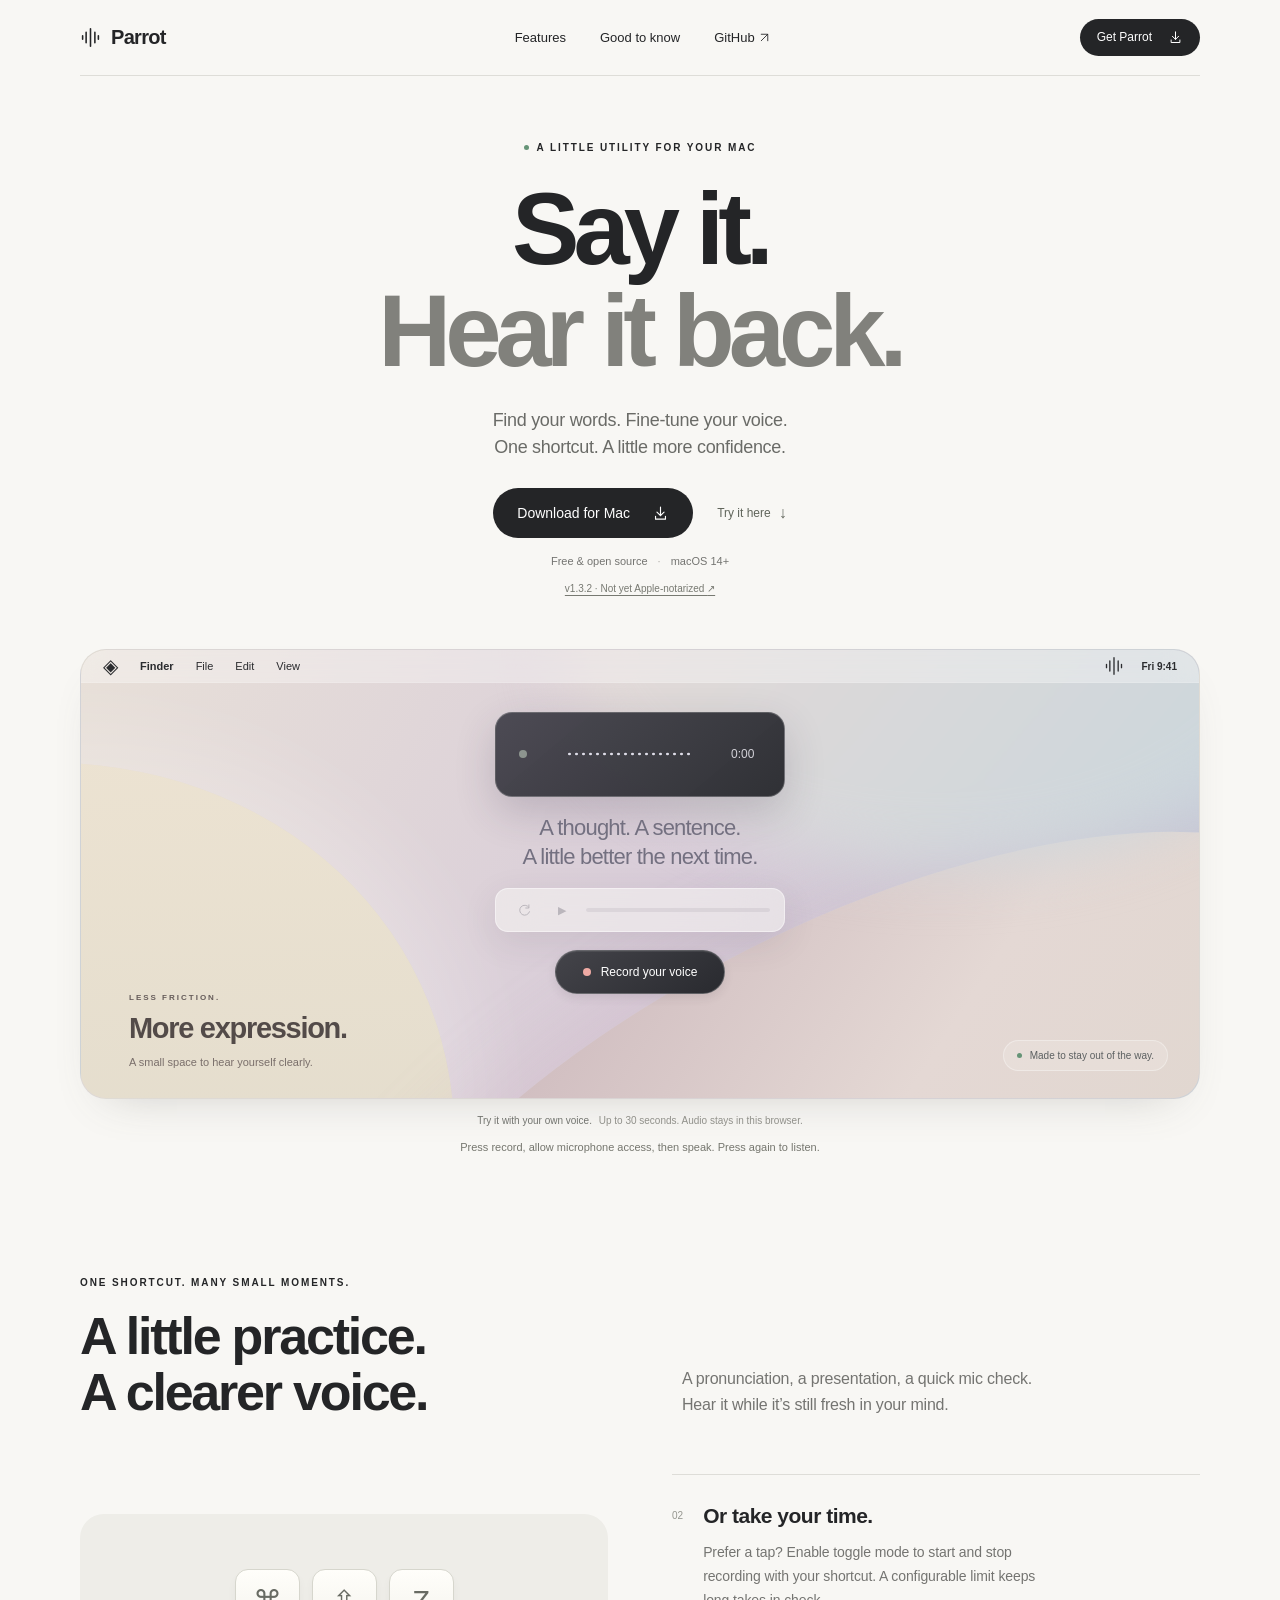
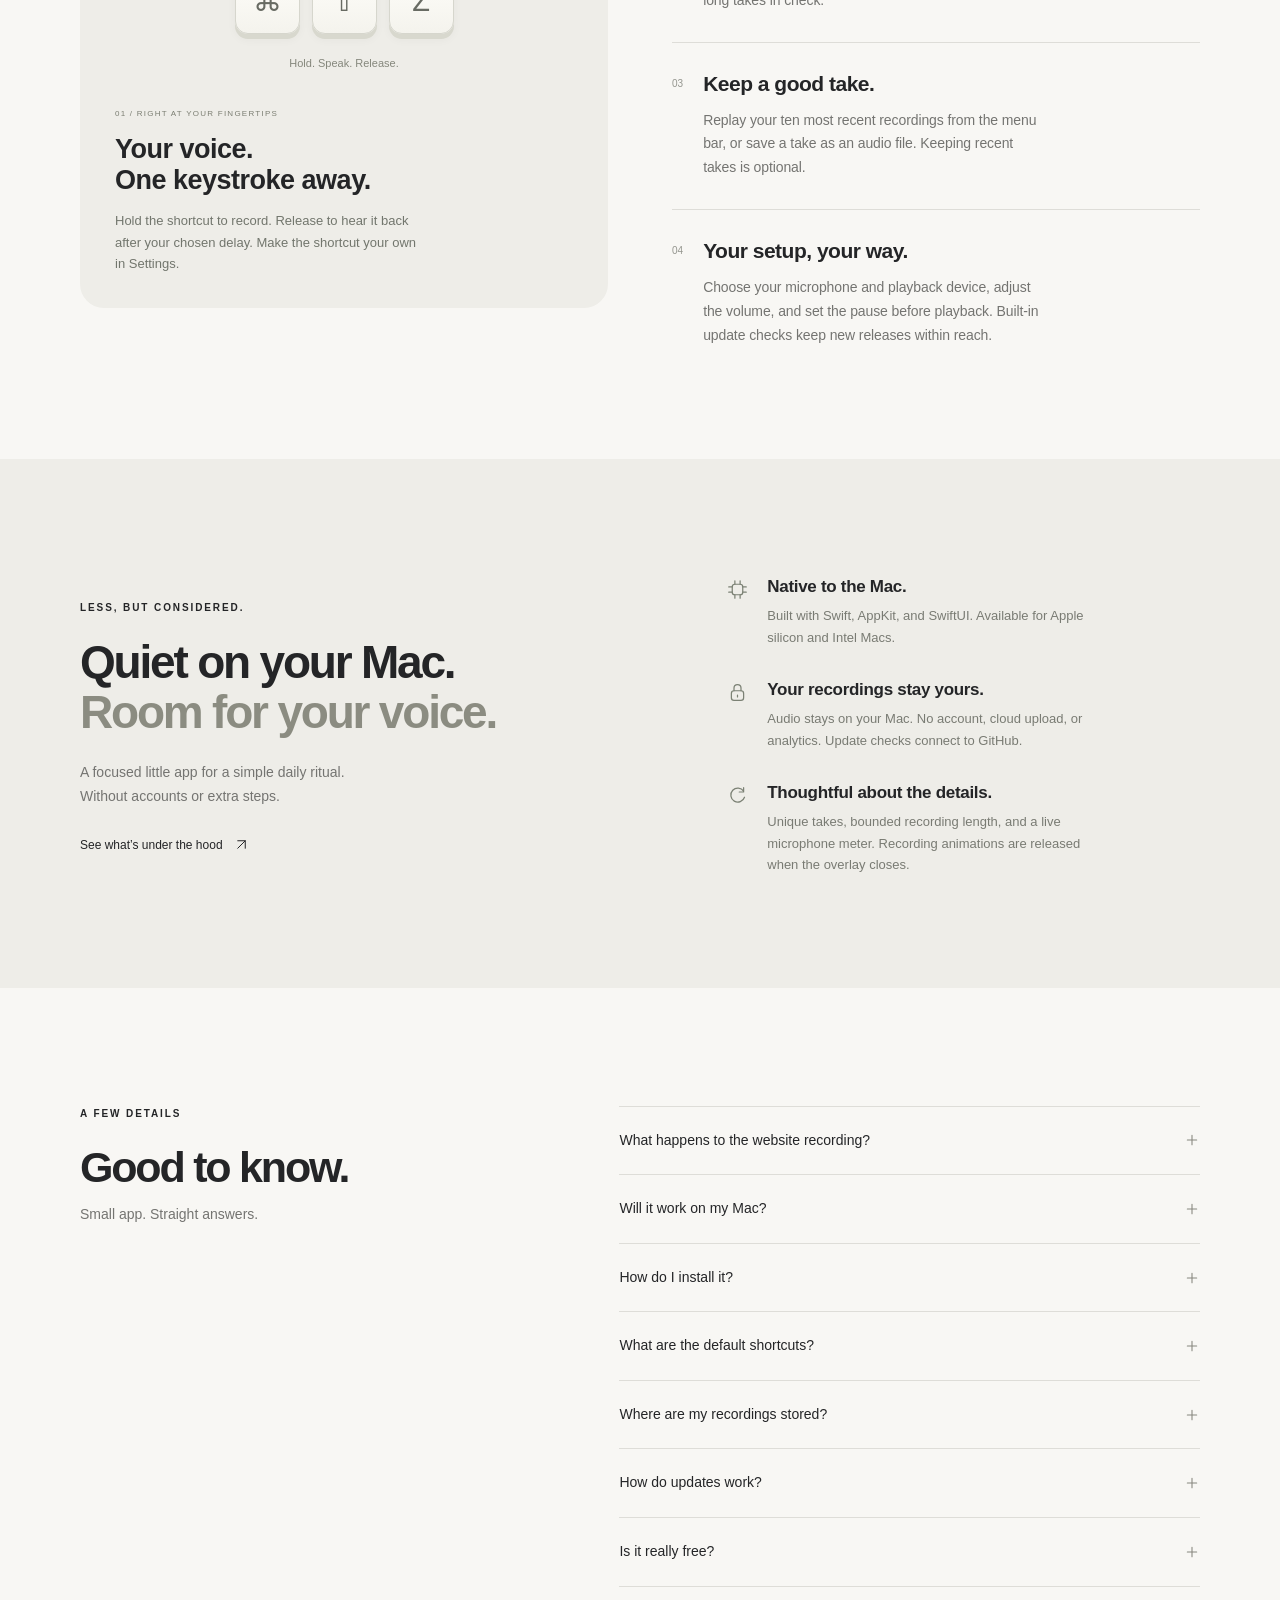
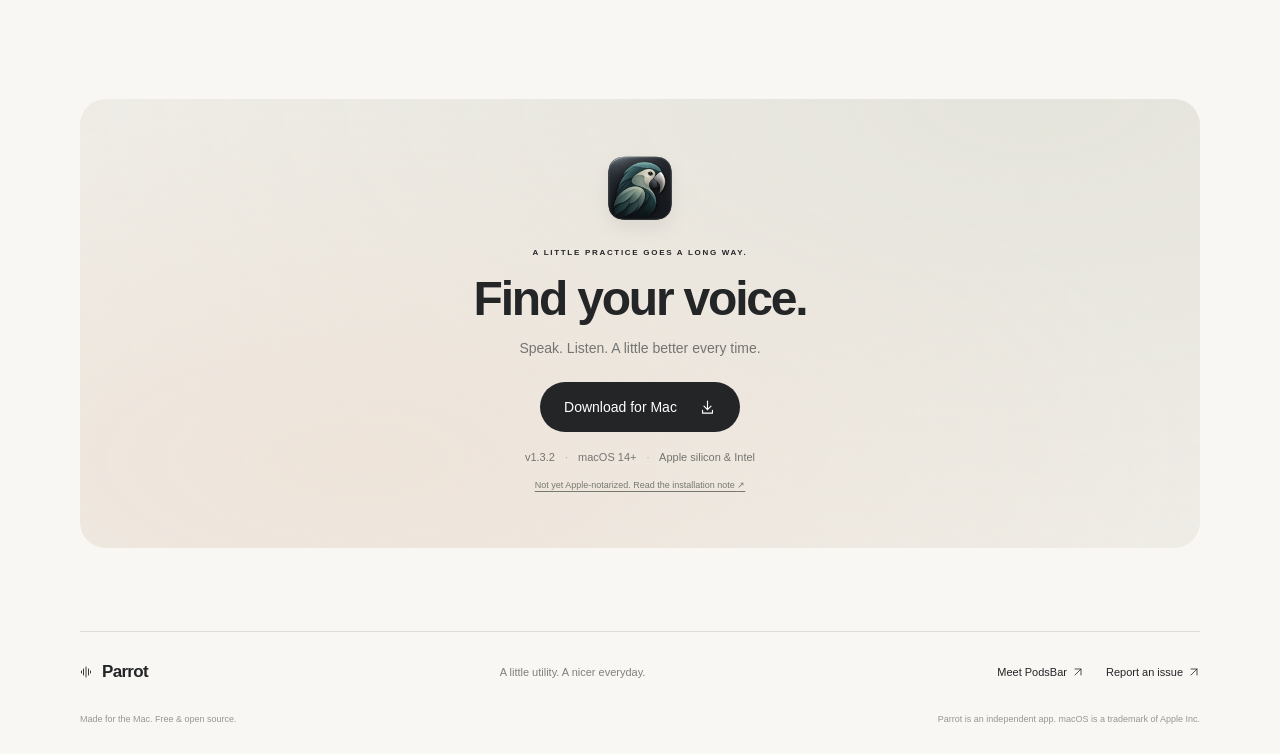
==== commit 6b81f553: "Start recording immediately and make the start cue opt-in The previous feedback setting waited for P" ====
--- a/docs/index.html
+++ b/docs/index.html
@@ -22,7 +22,7 @@
 </defs></svg>
 <header class="header wrap"><a class="brand" href="#" aria-label="Parrot home"><svg class="parrot-glyph"><use href="#wave"/></svg>Parrot</a><nav aria-label="Main navigation"><a href="#features">Features</a><a href="#questions">Good to know</a><a href="https://github.com/musaAmir/Parrot" target="_blank" rel="noopener noreferrer">GitHub <svg><use href="#arrow-up-right"/></svg></a></nav><a class="button button-small" href="#download">Get Parrot <svg><use href="#arrow-down"/></svg></a></header>
 <main id="main">
-<section class="hero wrap" aria-labelledby="hero-title"><p class="eyebrow"><span class="status-dot"></span> A LITTLE UTILITY FOR YOUR MAC</p><h1 id="hero-title">Say it.<br><span>Hear it back.</span></h1><p class="hero-description">Find your words. Fine-tune your voice.<br>One shortcut. A little more confidence.</p><div class="hero-actions"><a class="button" href="https://github.com/musaAmir/Parrot/releases/download/v1.3.1/Parrot-1.3.1.zip">Download for Mac <svg><use href="#arrow-down"/></svg></a><a class="try-link" href="#try-parrot">Try it here <span aria-hidden="true">↓</span></a></div><p class="download-meta">Free & open source <span>·</span> macOS 14+</p><a class="release-note" href="#install-note">v1.3.1 · Not yet Apple-notarized <span aria-hidden="true">↗</span></a>
+<section class="hero wrap" aria-labelledby="hero-title"><p class="eyebrow"><span class="status-dot"></span> A LITTLE UTILITY FOR YOUR MAC</p><h1 id="hero-title">Say it.<br><span>Hear it back.</span></h1><p class="hero-description">Find your words. Fine-tune your voice.<br>One shortcut. A little more confidence.</p><div class="hero-actions"><a class="button" href="https://github.com/musaAmir/Parrot/releases/download/v1.3.2/Parrot-1.3.2.zip">Download for Mac <svg><use href="#arrow-down"/></svg></a><a class="try-link" href="#try-parrot">Try it here <span aria-hidden="true">↓</span></a></div><p class="download-meta">Free & open source <span>·</span> macOS 14+</p><a class="release-note" href="#install-note">v1.3.2 · Not yet Apple-notarized <span aria-hidden="true">↗</span></a>
 <div class="product-scene parrot-scene" id="try-parrot" aria-label="Try Parrot with your microphone">
   <div class="wallpaper-orb orb-one"></div><div class="wallpaper-orb orb-two"></div><div class="wallpaper-orb orb-three"></div>
   <div class="desktop-bar"><span class="desktop-left"><span class="finder-mark" aria-hidden="true">◈</span><b>Finder</b><span>File</span><span>Edit</span><span>View</span></span><div class="desktop-right"><svg aria-label="Parrot menu bar icon"><use href="#wave"/></svg><time>Fri 9:41</time></div></div>
@@ -37,13 +37,13 @@
 <section class="questions wrap section-space" id="questions" aria-labelledby="questions-title"><div><p class="eyebrow">A FEW DETAILS</p><h2 id="questions-title">Good to know.</h2><p>Small app. Straight answers.</p></div><div class="faq-list">
 <details><summary>What happens to the website recording?<svg><use href="#plus"/></svg></summary><div class="answer"><p>The preview asks for microphone access only when you press Record your voice. Press Stop &amp; listen to hear your take. Recording stops automatically after 30 seconds, and the microphone switches off before playback.</p><p>Your audio is kept temporarily in this browser. It is never uploaded or saved by the website. Clear recording, start another take, or leave the tab to discard it. If playback doesn’t begin automatically, press Play. The preview needs HTTPS and a browser with microphone-recording support.</p></div></details>
 <details><summary>Will it work on my Mac?<svg><use href="#plus"/></svg></summary><div class="answer"><p>Parrot requires macOS 14 Sonoma or later and supports Apple silicon and Intel Macs. It needs microphone access to record and Accessibility access to respond to global shortcuts.</p></div></details>
-<details id="install-note"><summary>How do I install it?<svg><use href="#plus"/></svg></summary><div class="answer"><p>Download the ZIP, unzip it, and move Parrot.app to Applications. Open Parrot and grant microphone and Device Control and Data Access permissions (Accessibility on older macOS versions) when you’re ready to use it. The Permissions tab in Settings shows their status.</p><p><strong>Current release:</strong> version 1.3.1 is signed with an Apple Development certificate and has not been notarized by Apple. macOS may block its first launch. Read the <a href="https://github.com/musaAmir/Parrot/releases/tag/v1.3.1" target="_blank" rel="noopener noreferrer">release notes</a> before downloading.</p></div></details>
+<details id="install-note"><summary>How do I install it?<svg><use href="#plus"/></svg></summary><div class="answer"><p>Download the ZIP, unzip it, and move Parrot.app to Applications. Open Parrot and grant microphone and Device Control and Data Access permissions (Accessibility on older macOS versions) when you’re ready to use it. The Permissions tab in Settings shows their status.</p><p><strong>Current release:</strong> version 1.3.2 is signed with an Apple Development certificate and has not been notarized by Apple. macOS may block its first launch. Read the <a href="https://github.com/musaAmir/Parrot/releases/tag/v1.3.2" target="_blank" rel="noopener noreferrer">release notes</a> before downloading.</p></div></details>
 <details><summary>What are the default shortcuts?<svg><use href="#plus"/></svg></summary><div class="answer"><p>Hold Command–Shift–Z to record, then release to play back. Optional toggle mode uses Command–Shift–T by default. Enable it or change either shortcut in Settings → Shortcuts.</p></div></details>
 <details><summary>Where are my recordings stored?<svg><use href="#plus"/></svg></summary><div class="answer"><p>Recent takes are kept locally in ~/Library/Application Support/Parrot/Recordings. Parrot keeps up to ten takes, plus the current take when recent recordings are disabled. Use Save Last Recording to keep an exported copy. Turn off Keep Recent Recordings to remove each current take when the next one starts.</p></div></details>
 <details><summary>How do updates work?<svg><use href="#plus"/></svg></summary><div class="answer"><p>Parrot uses Sparkle to check GitHub daily for signed updates. It asks before downloading and installing by default. You can disable automatic checks or use Check for Updates from Settings or the menu bar.</p><p>Versions before 1.2.0 need one manual download to gain the updater.</p></div></details>
 <details><summary>Is it really free?<svg><use href="#plus"/></svg></summary><div class="answer"><p>Yes. Parrot is free and open source under the MIT license, with no subscription or account. Explore the code or report an issue on <a href="https://github.com/musaAmir/Parrot" target="_blank" rel="noopener noreferrer">GitHub</a>.</p></div></details>
 </div></section>
-<section class="download-section wrap" id="download" aria-labelledby="download-title"><div class="download-panel"><img class="app-icon" src="assets/app-icon.png" width="92" height="92" alt="Parrot app icon" loading="lazy"><p class="eyebrow">A LITTLE PRACTICE GOES A LONG WAY.</p><h2 id="download-title">Find your voice.</h2><p>Speak. Listen. A little better every time.</p><a class="button" href="https://github.com/musaAmir/Parrot/releases/download/v1.3.1/Parrot-1.3.1.zip">Download for Mac <svg><use href="#arrow-down"/></svg></a><p class="download-meta">v1.3.1 <span>·</span> macOS 14+ <span>·</span> Apple silicon & Intel</p><a class="release-note" href="#install-note">Not yet Apple-notarized. Read the installation note <span aria-hidden="true">↗</span></a></div></section>
+<section class="download-section wrap" id="download" aria-labelledby="download-title"><div class="download-panel"><img class="app-icon" src="assets/app-icon.png" width="92" height="92" alt="Parrot app icon" loading="lazy"><p class="eyebrow">A LITTLE PRACTICE GOES A LONG WAY.</p><h2 id="download-title">Find your voice.</h2><p>Speak. Listen. A little better every time.</p><a class="button" href="https://github.com/musaAmir/Parrot/releases/download/v1.3.2/Parrot-1.3.2.zip">Download for Mac <svg><use href="#arrow-down"/></svg></a><p class="download-meta">v1.3.2 <span>·</span> macOS 14+ <span>·</span> Apple silicon & Intel</p><a class="release-note" href="#install-note">Not yet Apple-notarized. Read the installation note <span aria-hidden="true">↗</span></a></div></section>
 </main>
 <footer class="footer wrap"><div class="footer-top"><a class="brand" href="#"><svg class="parrot-glyph"><use href="#wave"/></svg>Parrot</a><span>A little utility. A nicer everyday.</span><div><a href="https://musaamir.github.io/podsbar/" target="_blank" rel="noopener noreferrer">Meet PodsBar <svg><use href="#arrow-up-right"/></svg></a><a href="https://github.com/musaAmir/Parrot/issues" target="_blank" rel="noopener noreferrer">Report an issue <svg><use href="#arrow-up-right"/></svg></a></div></div><div class="footer-bottom"><span>Made for the Mac. Free & open source.</span><span>Parrot is an independent app. macOS is a trademark of Apple Inc.</span></div></footer>
 </body>
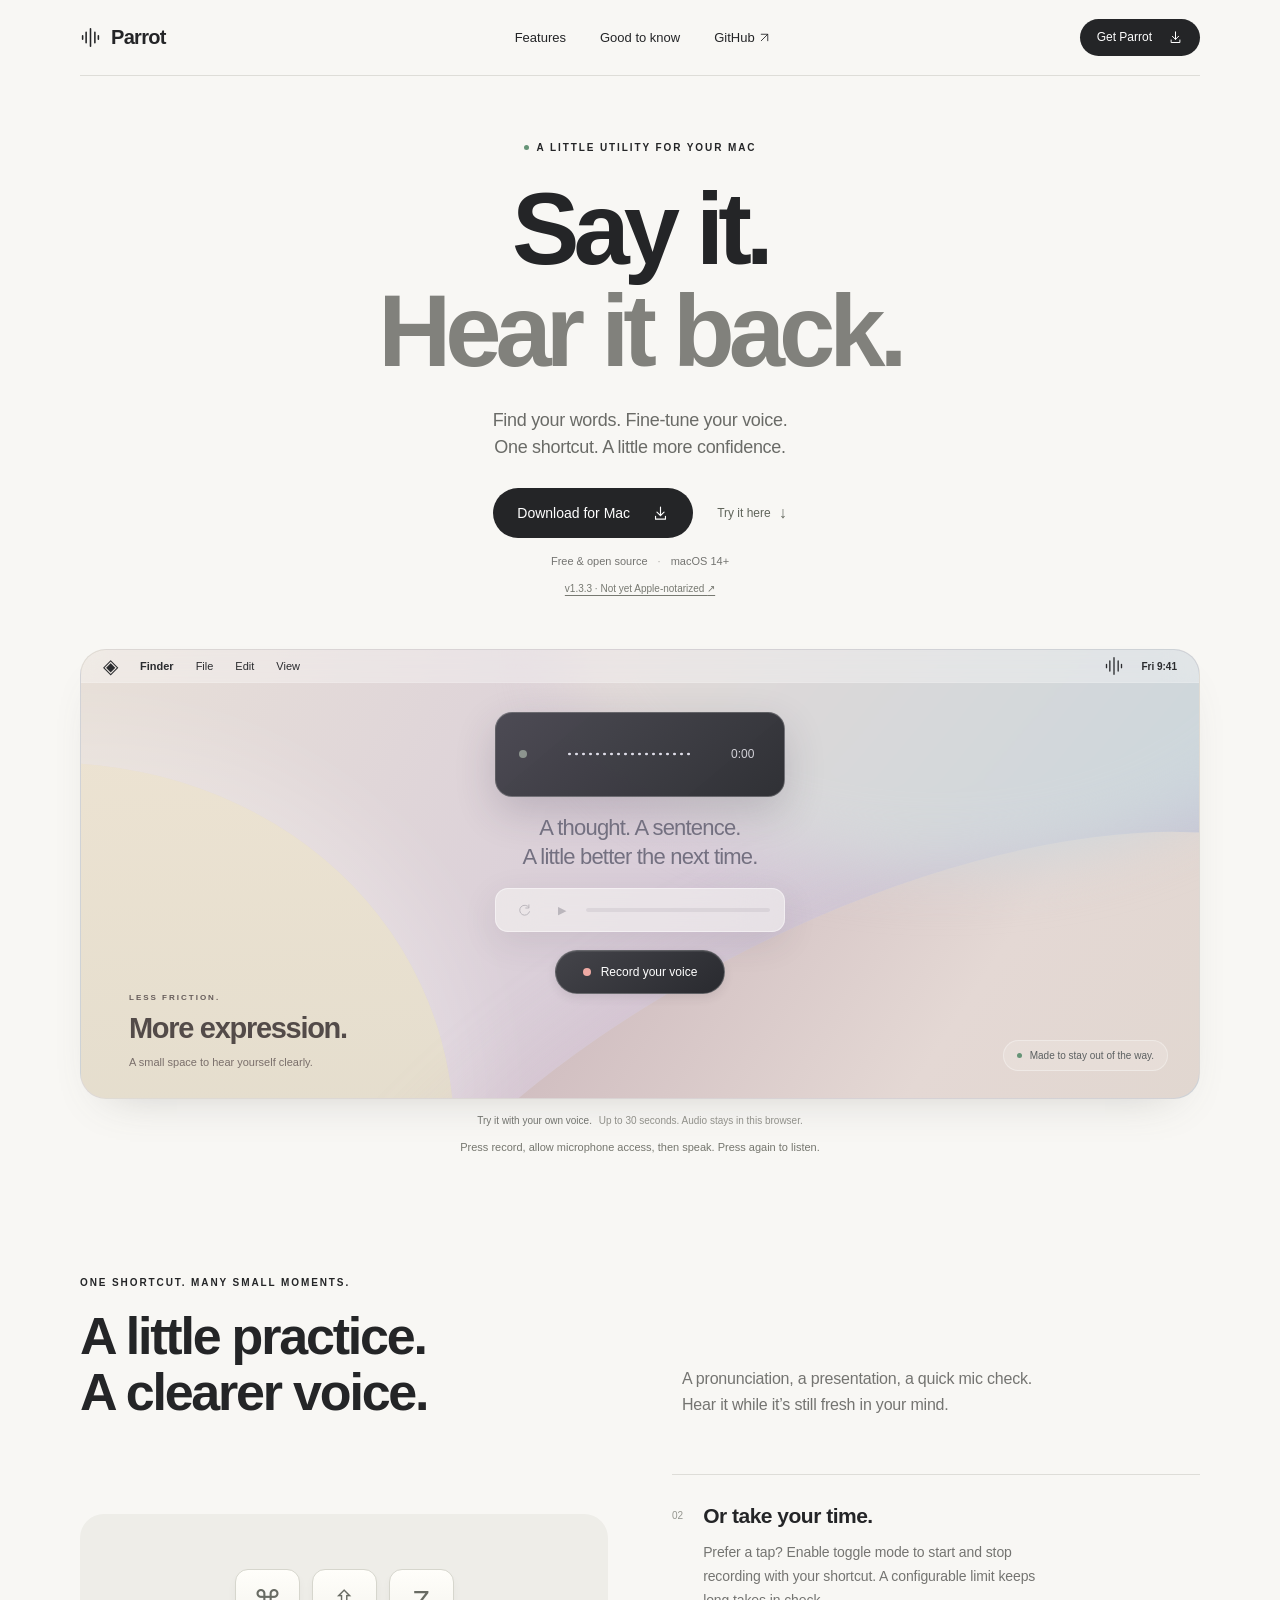
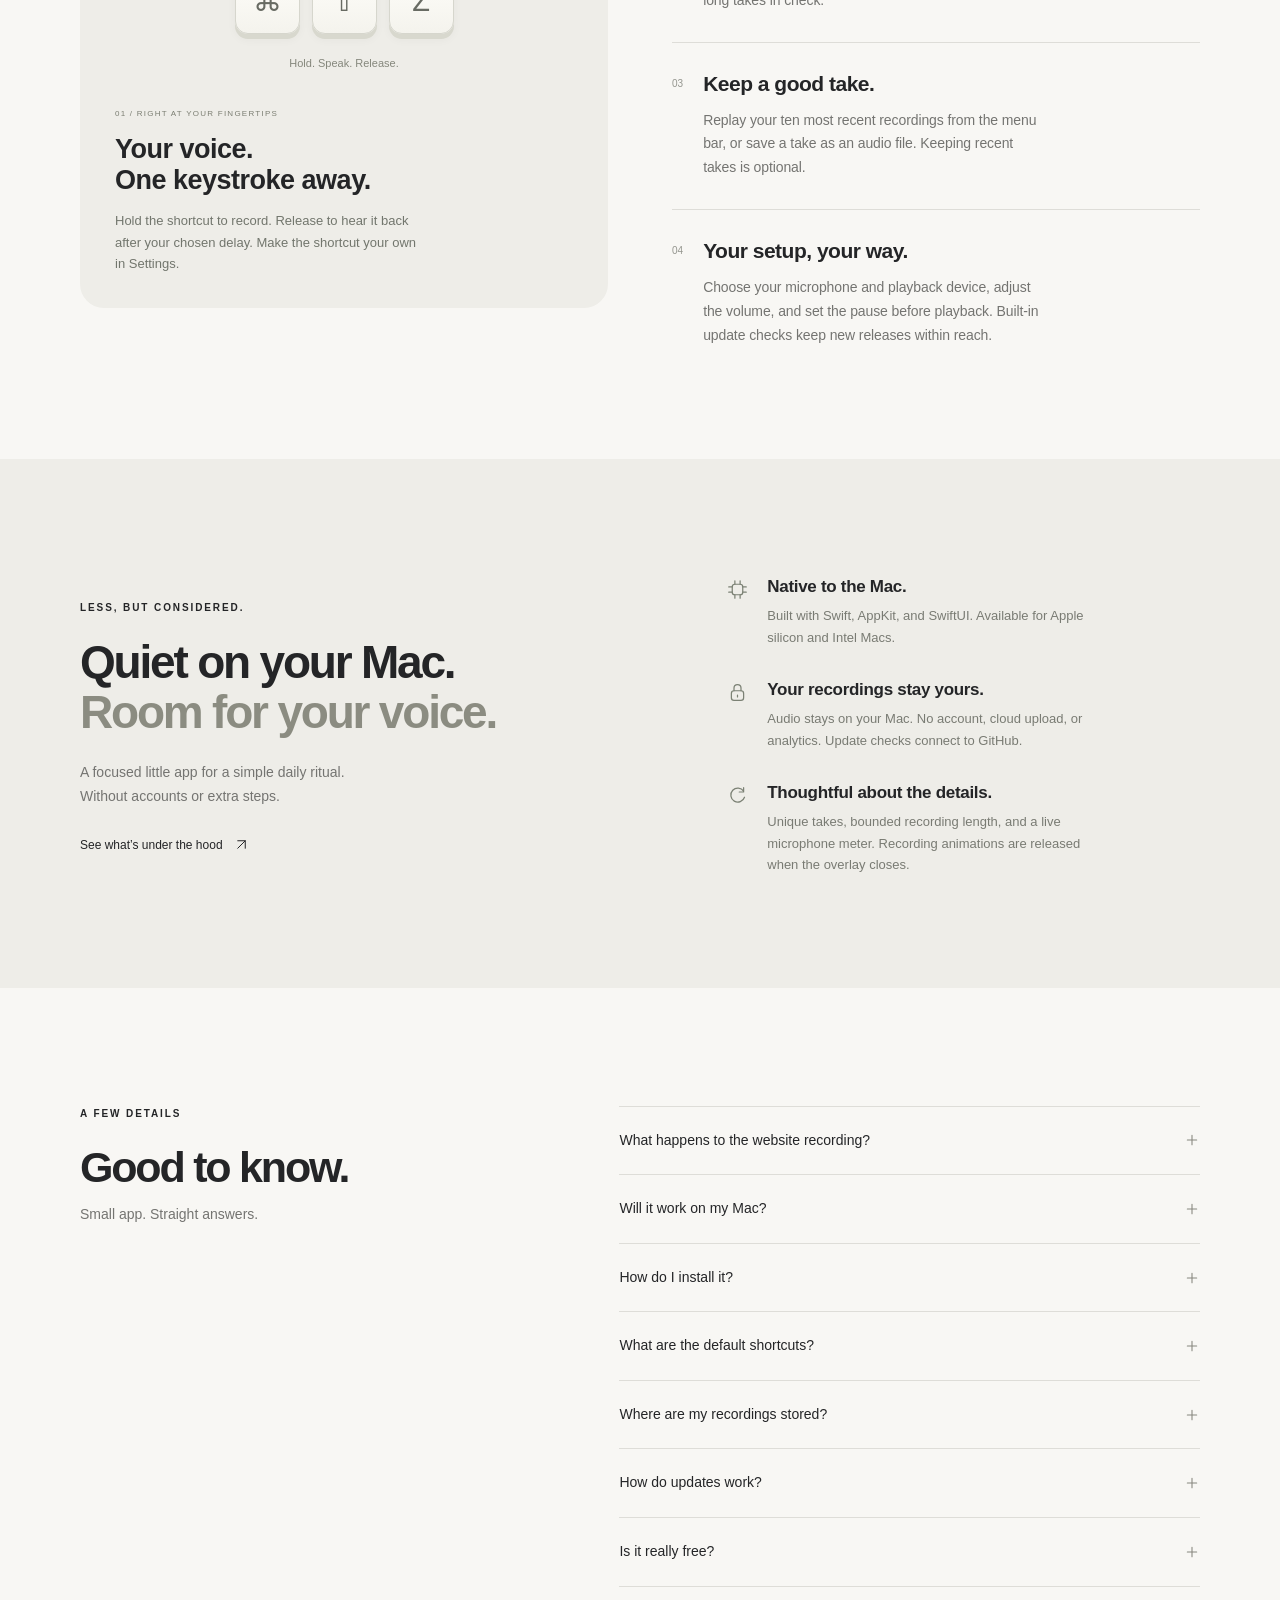
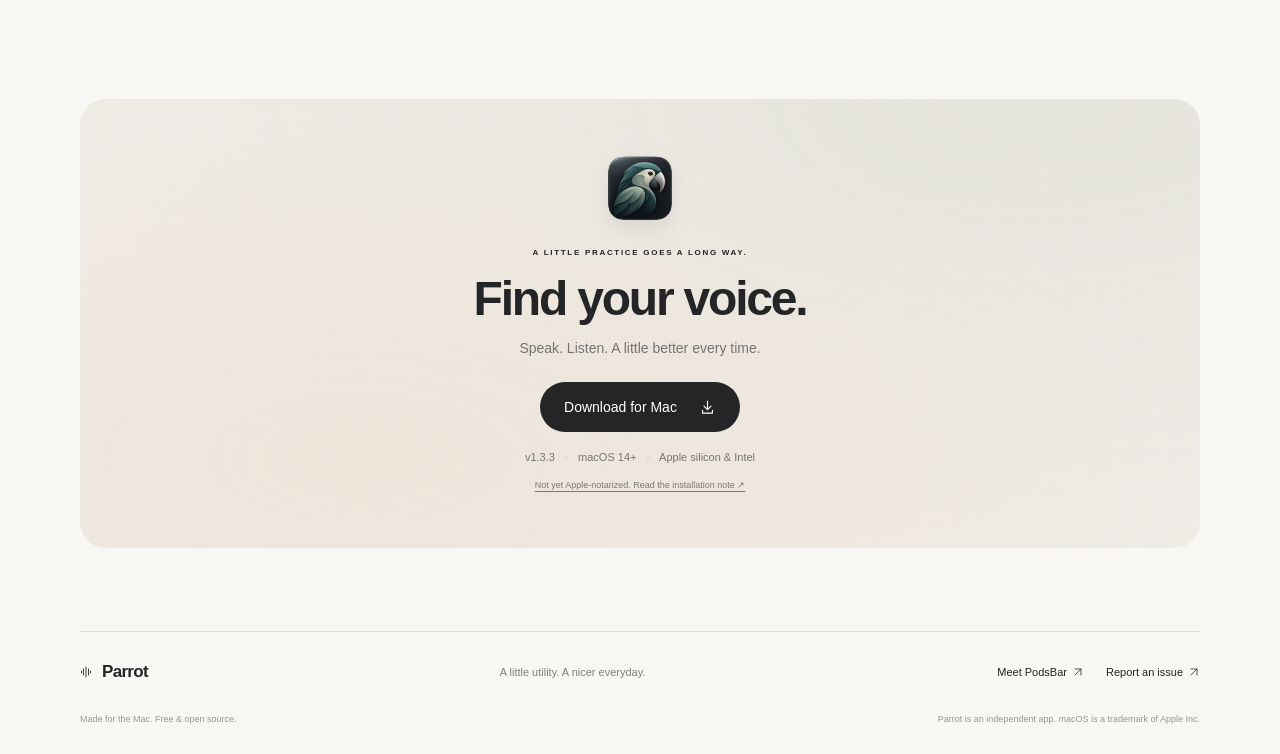
==== commit 8968ae9a: "Play a brief start tick without delaying recording Start feedback previously waited for the full sou" ====
--- a/docs/index.html
+++ b/docs/index.html
@@ -22,7 +22,7 @@
 </defs></svg>
 <header class="header wrap"><a class="brand" href="#" aria-label="Parrot home"><svg class="parrot-glyph"><use href="#wave"/></svg>Parrot</a><nav aria-label="Main navigation"><a href="#features">Features</a><a href="#questions">Good to know</a><a href="https://github.com/musaAmir/Parrot" target="_blank" rel="noopener noreferrer">GitHub <svg><use href="#arrow-up-right"/></svg></a></nav><a class="button button-small" href="#download">Get Parrot <svg><use href="#arrow-down"/></svg></a></header>
 <main id="main">
-<section class="hero wrap" aria-labelledby="hero-title"><p class="eyebrow"><span class="status-dot"></span> A LITTLE UTILITY FOR YOUR MAC</p><h1 id="hero-title">Say it.<br><span>Hear it back.</span></h1><p class="hero-description">Find your words. Fine-tune your voice.<br>One shortcut. A little more confidence.</p><div class="hero-actions"><a class="button" href="https://github.com/musaAmir/Parrot/releases/download/v1.3.2/Parrot-1.3.2.zip">Download for Mac <svg><use href="#arrow-down"/></svg></a><a class="try-link" href="#try-parrot">Try it here <span aria-hidden="true">↓</span></a></div><p class="download-meta">Free & open source <span>·</span> macOS 14+</p><a class="release-note" href="#install-note">v1.3.2 · Not yet Apple-notarized <span aria-hidden="true">↗</span></a>
+<section class="hero wrap" aria-labelledby="hero-title"><p class="eyebrow"><span class="status-dot"></span> A LITTLE UTILITY FOR YOUR MAC</p><h1 id="hero-title">Say it.<br><span>Hear it back.</span></h1><p class="hero-description">Find your words. Fine-tune your voice.<br>One shortcut. A little more confidence.</p><div class="hero-actions"><a class="button" href="https://github.com/musaAmir/Parrot/releases/download/v1.3.3/Parrot-1.3.3.zip">Download for Mac <svg><use href="#arrow-down"/></svg></a><a class="try-link" href="#try-parrot">Try it here <span aria-hidden="true">↓</span></a></div><p class="download-meta">Free & open source <span>·</span> macOS 14+</p><a class="release-note" href="#install-note">v1.3.3 · Not yet Apple-notarized <span aria-hidden="true">↗</span></a>
 <div class="product-scene parrot-scene" id="try-parrot" aria-label="Try Parrot with your microphone">
   <div class="wallpaper-orb orb-one"></div><div class="wallpaper-orb orb-two"></div><div class="wallpaper-orb orb-three"></div>
   <div class="desktop-bar"><span class="desktop-left"><span class="finder-mark" aria-hidden="true">◈</span><b>Finder</b><span>File</span><span>Edit</span><span>View</span></span><div class="desktop-right"><svg aria-label="Parrot menu bar icon"><use href="#wave"/></svg><time>Fri 9:41</time></div></div>
@@ -37,13 +37,13 @@
 <section class="questions wrap section-space" id="questions" aria-labelledby="questions-title"><div><p class="eyebrow">A FEW DETAILS</p><h2 id="questions-title">Good to know.</h2><p>Small app. Straight answers.</p></div><div class="faq-list">
 <details><summary>What happens to the website recording?<svg><use href="#plus"/></svg></summary><div class="answer"><p>The preview asks for microphone access only when you press Record your voice. Press Stop &amp; listen to hear your take. Recording stops automatically after 30 seconds, and the microphone switches off before playback.</p><p>Your audio is kept temporarily in this browser. It is never uploaded or saved by the website. Clear recording, start another take, or leave the tab to discard it. If playback doesn’t begin automatically, press Play. The preview needs HTTPS and a browser with microphone-recording support.</p></div></details>
 <details><summary>Will it work on my Mac?<svg><use href="#plus"/></svg></summary><div class="answer"><p>Parrot requires macOS 14 Sonoma or later and supports Apple silicon and Intel Macs. It needs microphone access to record and Accessibility access to respond to global shortcuts.</p></div></details>
-<details id="install-note"><summary>How do I install it?<svg><use href="#plus"/></svg></summary><div class="answer"><p>Download the ZIP, unzip it, and move Parrot.app to Applications. Open Parrot and grant microphone and Device Control and Data Access permissions (Accessibility on older macOS versions) when you’re ready to use it. The Permissions tab in Settings shows their status.</p><p><strong>Current release:</strong> version 1.3.2 is signed with an Apple Development certificate and has not been notarized by Apple. macOS may block its first launch. Read the <a href="https://github.com/musaAmir/Parrot/releases/tag/v1.3.2" target="_blank" rel="noopener noreferrer">release notes</a> before downloading.</p></div></details>
+<details id="install-note"><summary>How do I install it?<svg><use href="#plus"/></svg></summary><div class="answer"><p>Download the ZIP, unzip it, and move Parrot.app to Applications. Open Parrot and grant microphone and Device Control and Data Access permissions (Accessibility on older macOS versions) when you’re ready to use it. The Permissions tab in Settings shows their status.</p><p><strong>Current release:</strong> version 1.3.3 is signed with an Apple Development certificate and has not been notarized by Apple. macOS may block its first launch. Read the <a href="https://github.com/musaAmir/Parrot/releases/tag/v1.3.3" target="_blank" rel="noopener noreferrer">release notes</a> before downloading.</p></div></details>
 <details><summary>What are the default shortcuts?<svg><use href="#plus"/></svg></summary><div class="answer"><p>Hold Command–Shift–Z to record, then release to play back. Optional toggle mode uses Command–Shift–T by default. Enable it or change either shortcut in Settings → Shortcuts.</p></div></details>
 <details><summary>Where are my recordings stored?<svg><use href="#plus"/></svg></summary><div class="answer"><p>Recent takes are kept locally in ~/Library/Application Support/Parrot/Recordings. Parrot keeps up to ten takes, plus the current take when recent recordings are disabled. Use Save Last Recording to keep an exported copy. Turn off Keep Recent Recordings to remove each current take when the next one starts.</p></div></details>
 <details><summary>How do updates work?<svg><use href="#plus"/></svg></summary><div class="answer"><p>Parrot uses Sparkle to check GitHub daily for signed updates. It asks before downloading and installing by default. You can disable automatic checks or use Check for Updates from Settings or the menu bar.</p><p>Versions before 1.2.0 need one manual download to gain the updater.</p></div></details>
 <details><summary>Is it really free?<svg><use href="#plus"/></svg></summary><div class="answer"><p>Yes. Parrot is free and open source under the MIT license, with no subscription or account. Explore the code or report an issue on <a href="https://github.com/musaAmir/Parrot" target="_blank" rel="noopener noreferrer">GitHub</a>.</p></div></details>
 </div></section>
-<section class="download-section wrap" id="download" aria-labelledby="download-title"><div class="download-panel"><img class="app-icon" src="assets/app-icon.png" width="92" height="92" alt="Parrot app icon" loading="lazy"><p class="eyebrow">A LITTLE PRACTICE GOES A LONG WAY.</p><h2 id="download-title">Find your voice.</h2><p>Speak. Listen. A little better every time.</p><a class="button" href="https://github.com/musaAmir/Parrot/releases/download/v1.3.2/Parrot-1.3.2.zip">Download for Mac <svg><use href="#arrow-down"/></svg></a><p class="download-meta">v1.3.2 <span>·</span> macOS 14+ <span>·</span> Apple silicon & Intel</p><a class="release-note" href="#install-note">Not yet Apple-notarized. Read the installation note <span aria-hidden="true">↗</span></a></div></section>
+<section class="download-section wrap" id="download" aria-labelledby="download-title"><div class="download-panel"><img class="app-icon" src="assets/app-icon.png" width="92" height="92" alt="Parrot app icon" loading="lazy"><p class="eyebrow">A LITTLE PRACTICE GOES A LONG WAY.</p><h2 id="download-title">Find your voice.</h2><p>Speak. Listen. A little better every time.</p><a class="button" href="https://github.com/musaAmir/Parrot/releases/download/v1.3.3/Parrot-1.3.3.zip">Download for Mac <svg><use href="#arrow-down"/></svg></a><p class="download-meta">v1.3.3 <span>·</span> macOS 14+ <span>·</span> Apple silicon & Intel</p><a class="release-note" href="#install-note">Not yet Apple-notarized. Read the installation note <span aria-hidden="true">↗</span></a></div></section>
 </main>
 <footer class="footer wrap"><div class="footer-top"><a class="brand" href="#"><svg class="parrot-glyph"><use href="#wave"/></svg>Parrot</a><span>A little utility. A nicer everyday.</span><div><a href="https://musaamir.github.io/podsbar/" target="_blank" rel="noopener noreferrer">Meet PodsBar <svg><use href="#arrow-up-right"/></svg></a><a href="https://github.com/musaAmir/Parrot/issues" target="_blank" rel="noopener noreferrer">Report an issue <svg><use href="#arrow-up-right"/></svg></a></div></div><div class="footer-bottom"><span>Made for the Mac. Free & open source.</span><span>Parrot is an independent app. macOS is a trademark of Apple Inc.</span></div></footer>
 </body>
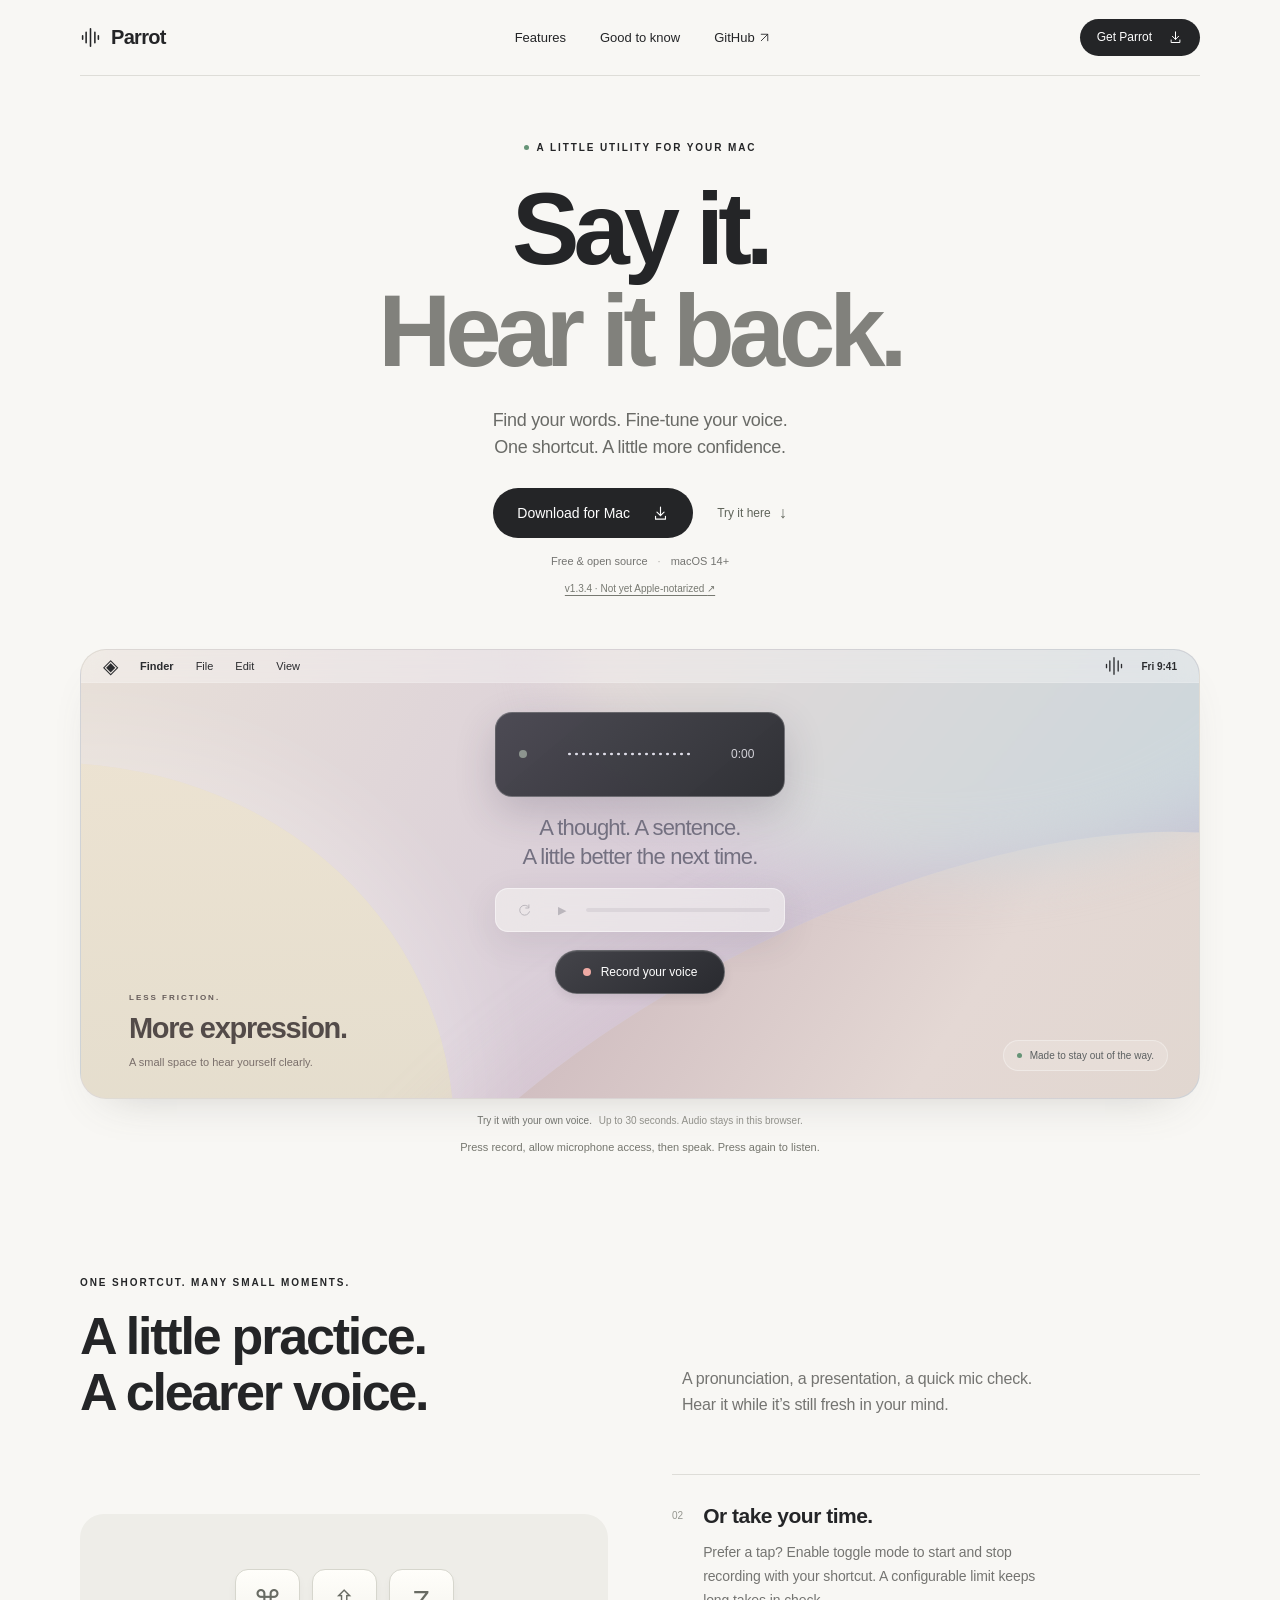
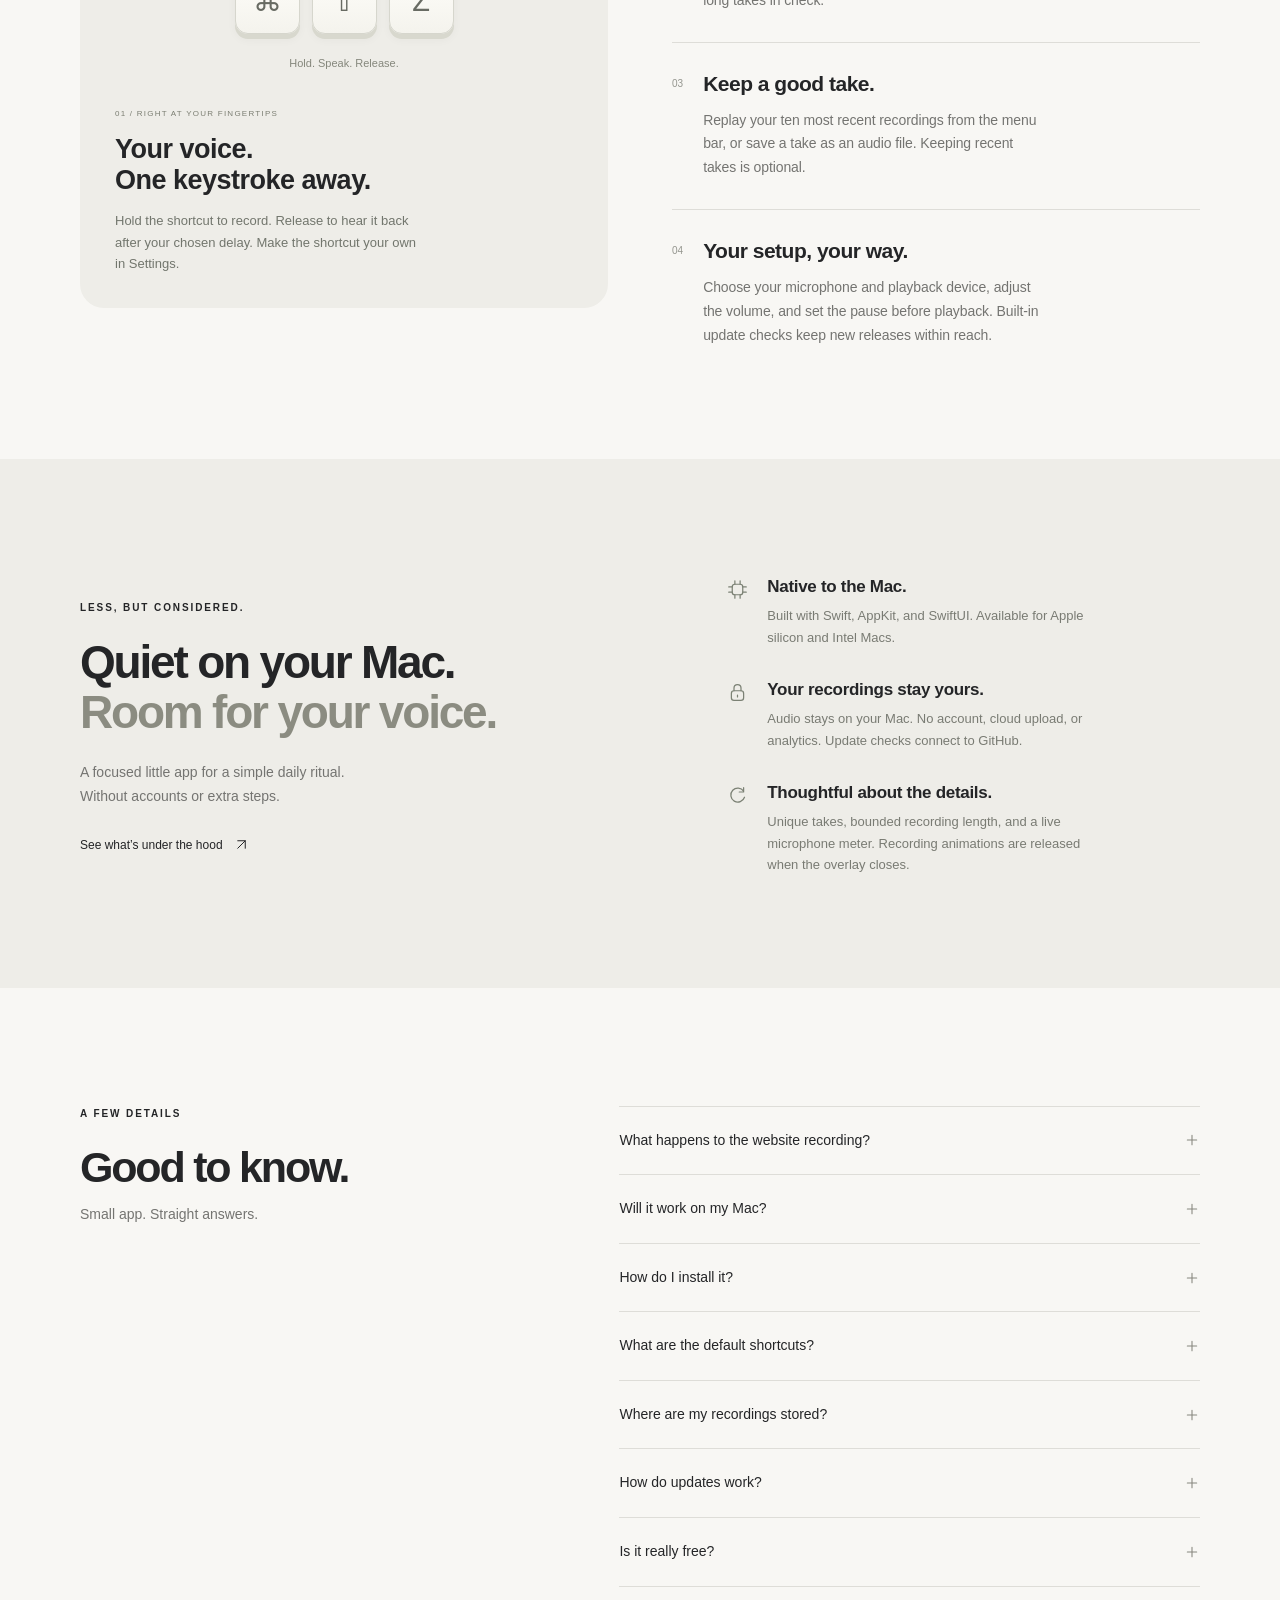
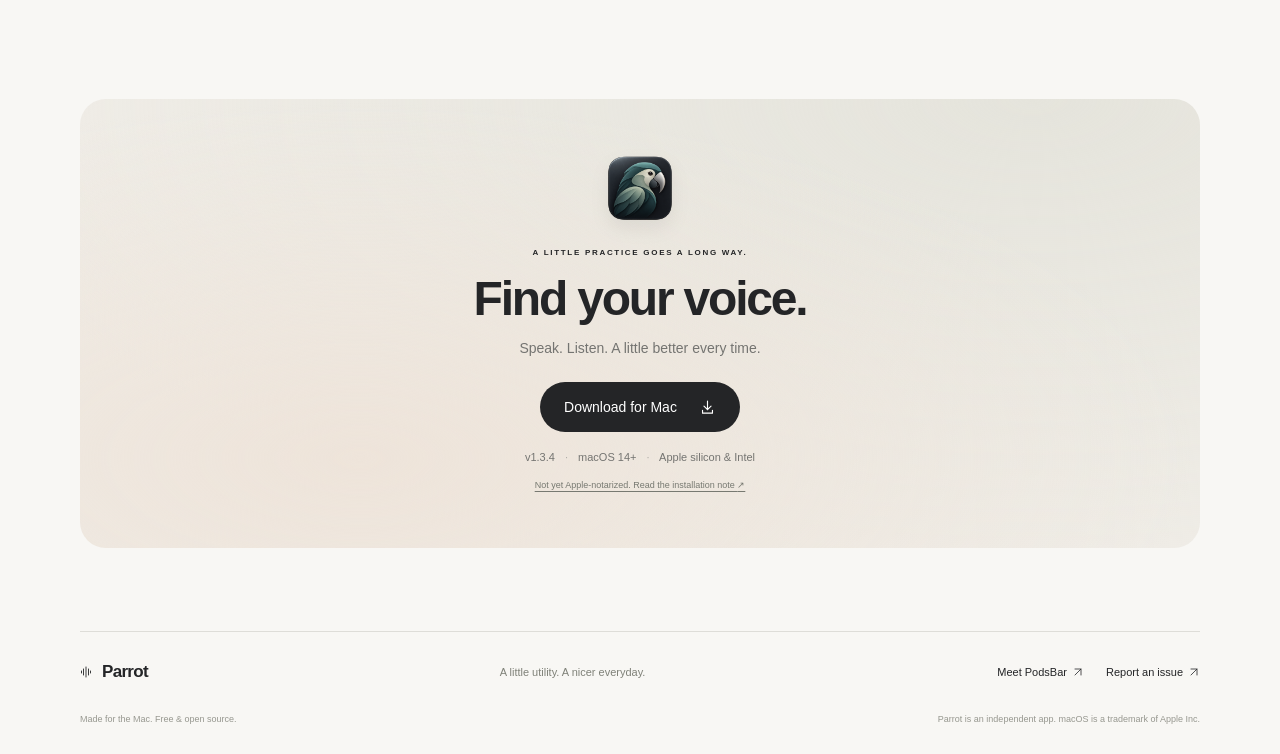
==== commit e204b536: "Replace the start beep with a soft wooden tap" ====
--- a/docs/index.html
+++ b/docs/index.html
@@ -22,7 +22,7 @@
 </defs></svg>
 <header class="header wrap"><a class="brand" href="#" aria-label="Parrot home"><svg class="parrot-glyph"><use href="#wave"/></svg>Parrot</a><nav aria-label="Main navigation"><a href="#features">Features</a><a href="#questions">Good to know</a><a href="https://github.com/musaAmir/Parrot" target="_blank" rel="noopener noreferrer">GitHub <svg><use href="#arrow-up-right"/></svg></a></nav><a class="button button-small" href="#download">Get Parrot <svg><use href="#arrow-down"/></svg></a></header>
 <main id="main">
-<section class="hero wrap" aria-labelledby="hero-title"><p class="eyebrow"><span class="status-dot"></span> A LITTLE UTILITY FOR YOUR MAC</p><h1 id="hero-title">Say it.<br><span>Hear it back.</span></h1><p class="hero-description">Find your words. Fine-tune your voice.<br>One shortcut. A little more confidence.</p><div class="hero-actions"><a class="button" href="https://github.com/musaAmir/Parrot/releases/download/v1.3.3/Parrot-1.3.3.zip">Download for Mac <svg><use href="#arrow-down"/></svg></a><a class="try-link" href="#try-parrot">Try it here <span aria-hidden="true">↓</span></a></div><p class="download-meta">Free & open source <span>·</span> macOS 14+</p><a class="release-note" href="#install-note">v1.3.3 · Not yet Apple-notarized <span aria-hidden="true">↗</span></a>
+<section class="hero wrap" aria-labelledby="hero-title"><p class="eyebrow"><span class="status-dot"></span> A LITTLE UTILITY FOR YOUR MAC</p><h1 id="hero-title">Say it.<br><span>Hear it back.</span></h1><p class="hero-description">Find your words. Fine-tune your voice.<br>One shortcut. A little more confidence.</p><div class="hero-actions"><a class="button" href="https://github.com/musaAmir/Parrot/releases/download/v1.3.4/Parrot-1.3.4.zip">Download for Mac <svg><use href="#arrow-down"/></svg></a><a class="try-link" href="#try-parrot">Try it here <span aria-hidden="true">↓</span></a></div><p class="download-meta">Free & open source <span>·</span> macOS 14+</p><a class="release-note" href="#install-note">v1.3.4 · Not yet Apple-notarized <span aria-hidden="true">↗</span></a>
 <div class="product-scene parrot-scene" id="try-parrot" aria-label="Try Parrot with your microphone">
   <div class="wallpaper-orb orb-one"></div><div class="wallpaper-orb orb-two"></div><div class="wallpaper-orb orb-three"></div>
   <div class="desktop-bar"><span class="desktop-left"><span class="finder-mark" aria-hidden="true">◈</span><b>Finder</b><span>File</span><span>Edit</span><span>View</span></span><div class="desktop-right"><svg aria-label="Parrot menu bar icon"><use href="#wave"/></svg><time>Fri 9:41</time></div></div>
@@ -37,13 +37,13 @@
 <section class="questions wrap section-space" id="questions" aria-labelledby="questions-title"><div><p class="eyebrow">A FEW DETAILS</p><h2 id="questions-title">Good to know.</h2><p>Small app. Straight answers.</p></div><div class="faq-list">
 <details><summary>What happens to the website recording?<svg><use href="#plus"/></svg></summary><div class="answer"><p>The preview asks for microphone access only when you press Record your voice. Press Stop &amp; listen to hear your take. Recording stops automatically after 30 seconds, and the microphone switches off before playback.</p><p>Your audio is kept temporarily in this browser. It is never uploaded or saved by the website. Clear recording, start another take, or leave the tab to discard it. If playback doesn’t begin automatically, press Play. The preview needs HTTPS and a browser with microphone-recording support.</p></div></details>
 <details><summary>Will it work on my Mac?<svg><use href="#plus"/></svg></summary><div class="answer"><p>Parrot requires macOS 14 Sonoma or later and supports Apple silicon and Intel Macs. It needs microphone access to record and Accessibility access to respond to global shortcuts.</p></div></details>
-<details id="install-note"><summary>How do I install it?<svg><use href="#plus"/></svg></summary><div class="answer"><p>Download the ZIP, unzip it, and move Parrot.app to Applications. Open Parrot and grant microphone and Device Control and Data Access permissions (Accessibility on older macOS versions) when you’re ready to use it. The Permissions tab in Settings shows their status.</p><p><strong>Current release:</strong> version 1.3.3 is signed with an Apple Development certificate and has not been notarized by Apple. macOS may block its first launch. Read the <a href="https://github.com/musaAmir/Parrot/releases/tag/v1.3.3" target="_blank" rel="noopener noreferrer">release notes</a> before downloading.</p></div></details>
+<details id="install-note"><summary>How do I install it?<svg><use href="#plus"/></svg></summary><div class="answer"><p>Download the ZIP, unzip it, and move Parrot.app to Applications. Open Parrot and grant microphone and Device Control and Data Access permissions (Accessibility on older macOS versions) when you’re ready to use it. The Permissions tab in Settings shows their status.</p><p><strong>Current release:</strong> version 1.3.4 is signed with an Apple Development certificate and has not been notarized by Apple. macOS may block its first launch. Read the <a href="https://github.com/musaAmir/Parrot/releases/tag/v1.3.4" target="_blank" rel="noopener noreferrer">release notes</a> before downloading.</p></div></details>
 <details><summary>What are the default shortcuts?<svg><use href="#plus"/></svg></summary><div class="answer"><p>Hold Command–Shift–Z to record, then release to play back. Optional toggle mode uses Command–Shift–T by default. Enable it or change either shortcut in Settings → Shortcuts.</p></div></details>
 <details><summary>Where are my recordings stored?<svg><use href="#plus"/></svg></summary><div class="answer"><p>Recent takes are kept locally in ~/Library/Application Support/Parrot/Recordings. Parrot keeps up to ten takes, plus the current take when recent recordings are disabled. Use Save Last Recording to keep an exported copy. Turn off Keep Recent Recordings to remove each current take when the next one starts.</p></div></details>
 <details><summary>How do updates work?<svg><use href="#plus"/></svg></summary><div class="answer"><p>Parrot uses Sparkle to check GitHub daily for signed updates. It asks before downloading and installing by default. You can disable automatic checks or use Check for Updates from Settings or the menu bar.</p><p>Versions before 1.2.0 need one manual download to gain the updater.</p></div></details>
 <details><summary>Is it really free?<svg><use href="#plus"/></svg></summary><div class="answer"><p>Yes. Parrot is free and open source under the MIT license, with no subscription or account. Explore the code or report an issue on <a href="https://github.com/musaAmir/Parrot" target="_blank" rel="noopener noreferrer">GitHub</a>.</p></div></details>
 </div></section>
-<section class="download-section wrap" id="download" aria-labelledby="download-title"><div class="download-panel"><img class="app-icon" src="assets/app-icon.png" width="92" height="92" alt="Parrot app icon" loading="lazy"><p class="eyebrow">A LITTLE PRACTICE GOES A LONG WAY.</p><h2 id="download-title">Find your voice.</h2><p>Speak. Listen. A little better every time.</p><a class="button" href="https://github.com/musaAmir/Parrot/releases/download/v1.3.3/Parrot-1.3.3.zip">Download for Mac <svg><use href="#arrow-down"/></svg></a><p class="download-meta">v1.3.3 <span>·</span> macOS 14+ <span>·</span> Apple silicon & Intel</p><a class="release-note" href="#install-note">Not yet Apple-notarized. Read the installation note <span aria-hidden="true">↗</span></a></div></section>
+<section class="download-section wrap" id="download" aria-labelledby="download-title"><div class="download-panel"><img class="app-icon" src="assets/app-icon.png" width="92" height="92" alt="Parrot app icon" loading="lazy"><p class="eyebrow">A LITTLE PRACTICE GOES A LONG WAY.</p><h2 id="download-title">Find your voice.</h2><p>Speak. Listen. A little better every time.</p><a class="button" href="https://github.com/musaAmir/Parrot/releases/download/v1.3.4/Parrot-1.3.4.zip">Download for Mac <svg><use href="#arrow-down"/></svg></a><p class="download-meta">v1.3.4 <span>·</span> macOS 14+ <span>·</span> Apple silicon & Intel</p><a class="release-note" href="#install-note">Not yet Apple-notarized. Read the installation note <span aria-hidden="true">↗</span></a></div></section>
 </main>
 <footer class="footer wrap"><div class="footer-top"><a class="brand" href="#"><svg class="parrot-glyph"><use href="#wave"/></svg>Parrot</a><span>A little utility. A nicer everyday.</span><div><a href="https://musaamir.github.io/podsbar/" target="_blank" rel="noopener noreferrer">Meet PodsBar <svg><use href="#arrow-up-right"/></svg></a><a href="https://github.com/musaAmir/Parrot/issues" target="_blank" rel="noopener noreferrer">Report an issue <svg><use href="#arrow-up-right"/></svg></a></div></div><div class="footer-bottom"><span>Made for the Mac. Free & open source.</span><span>Parrot is an independent app. macOS is a trademark of Apple Inc.</span></div></footer>
 </body>
